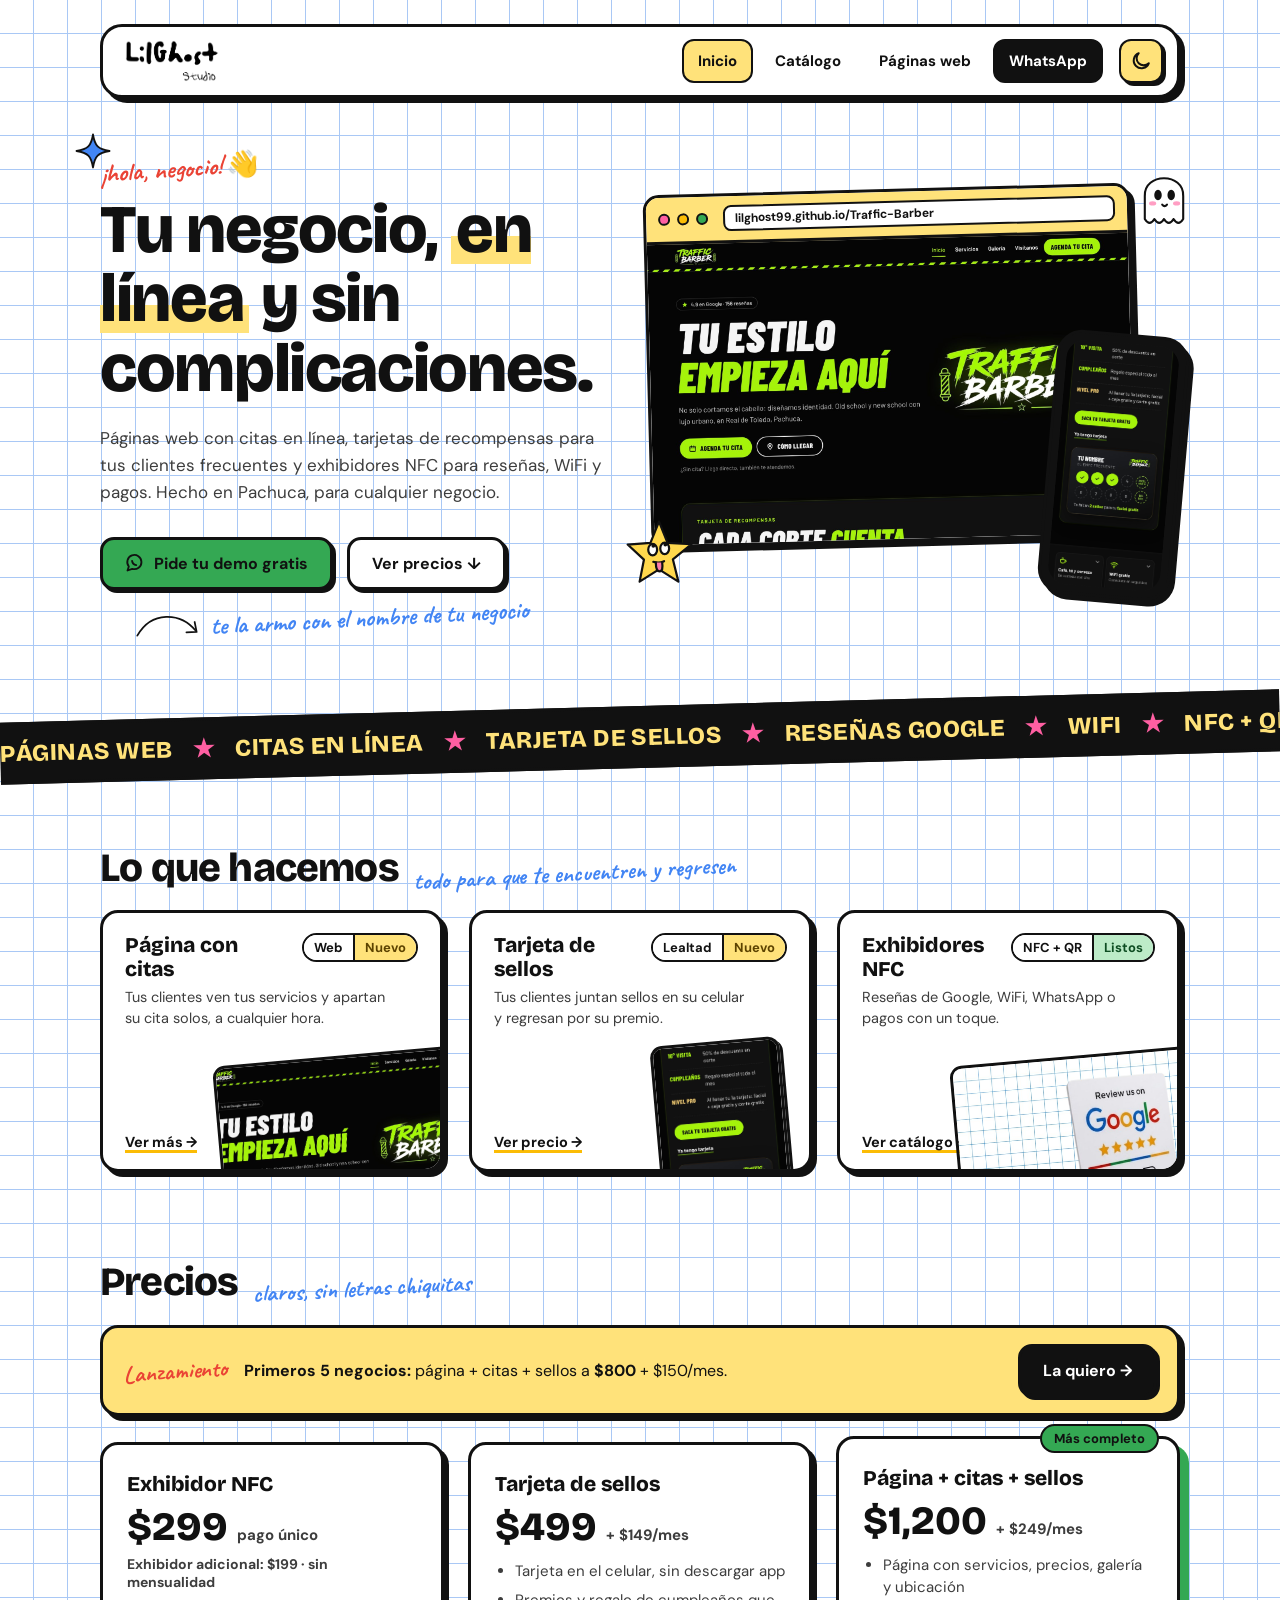
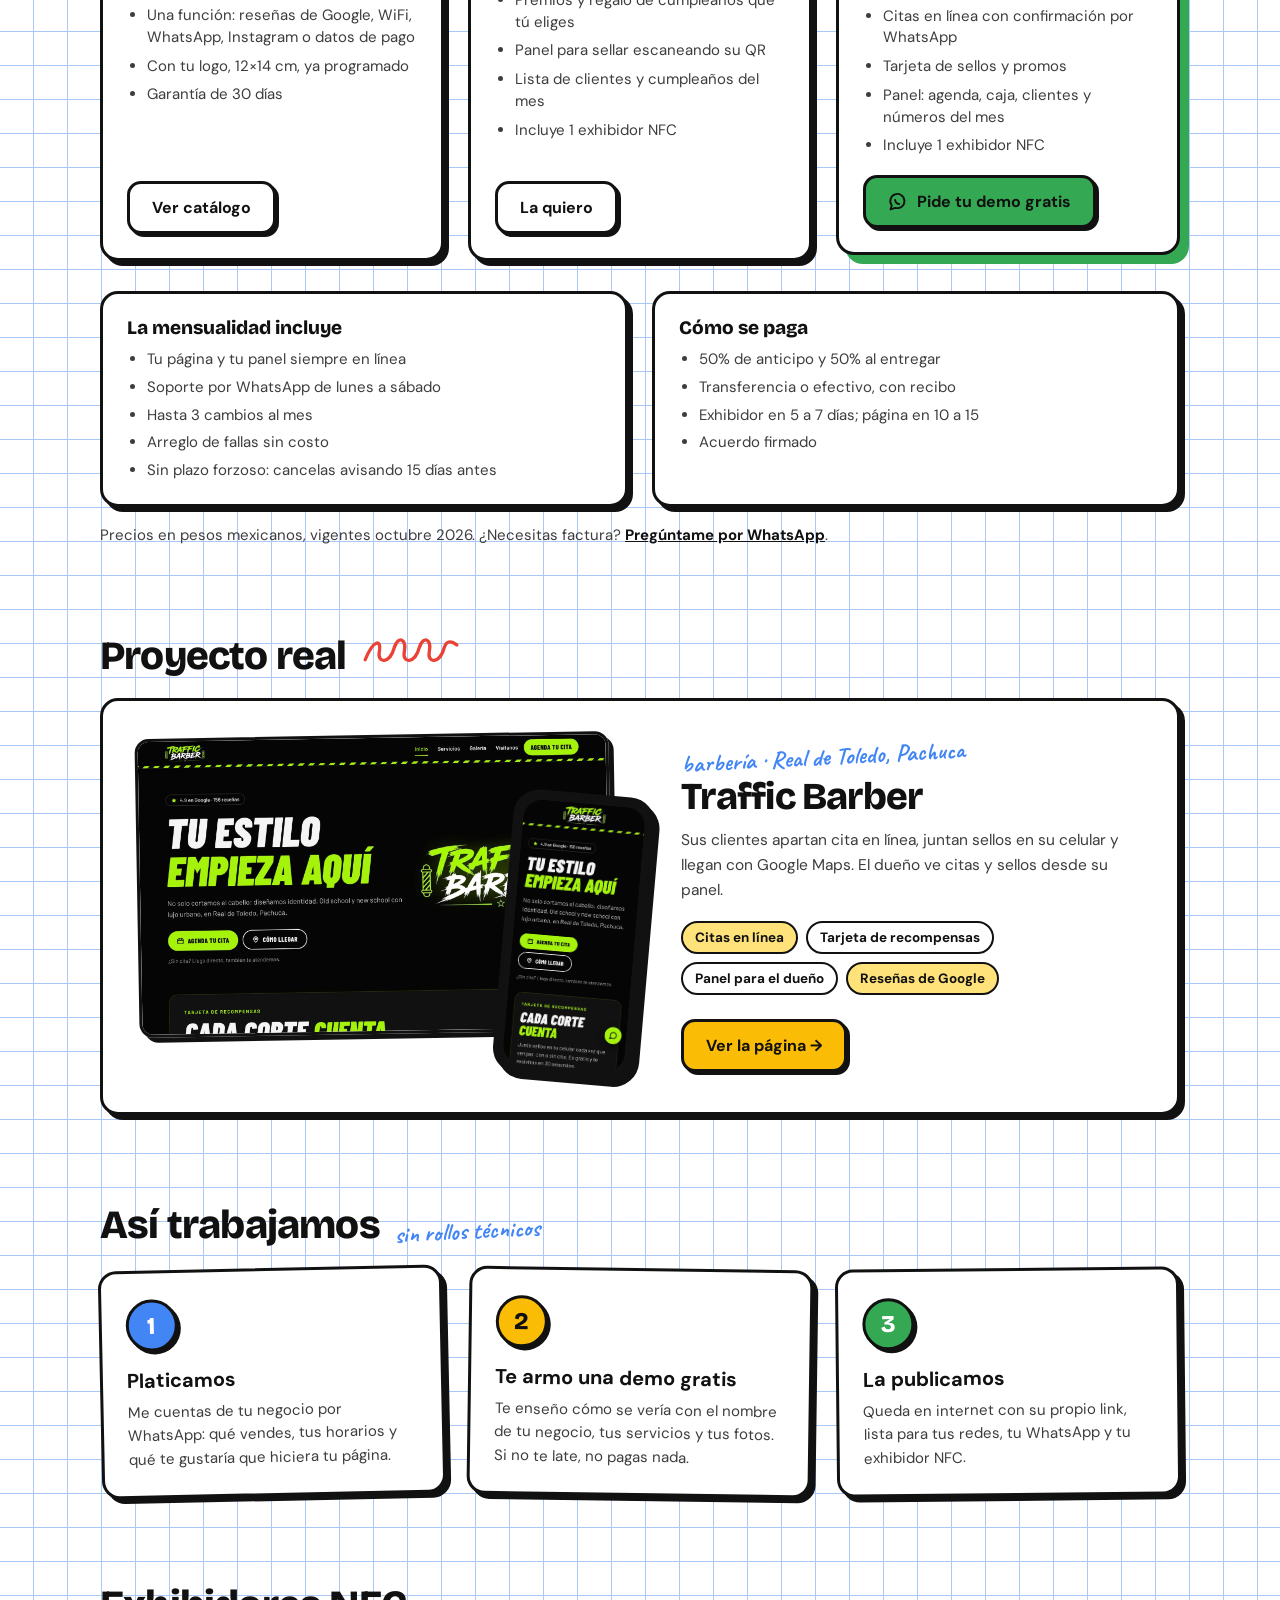
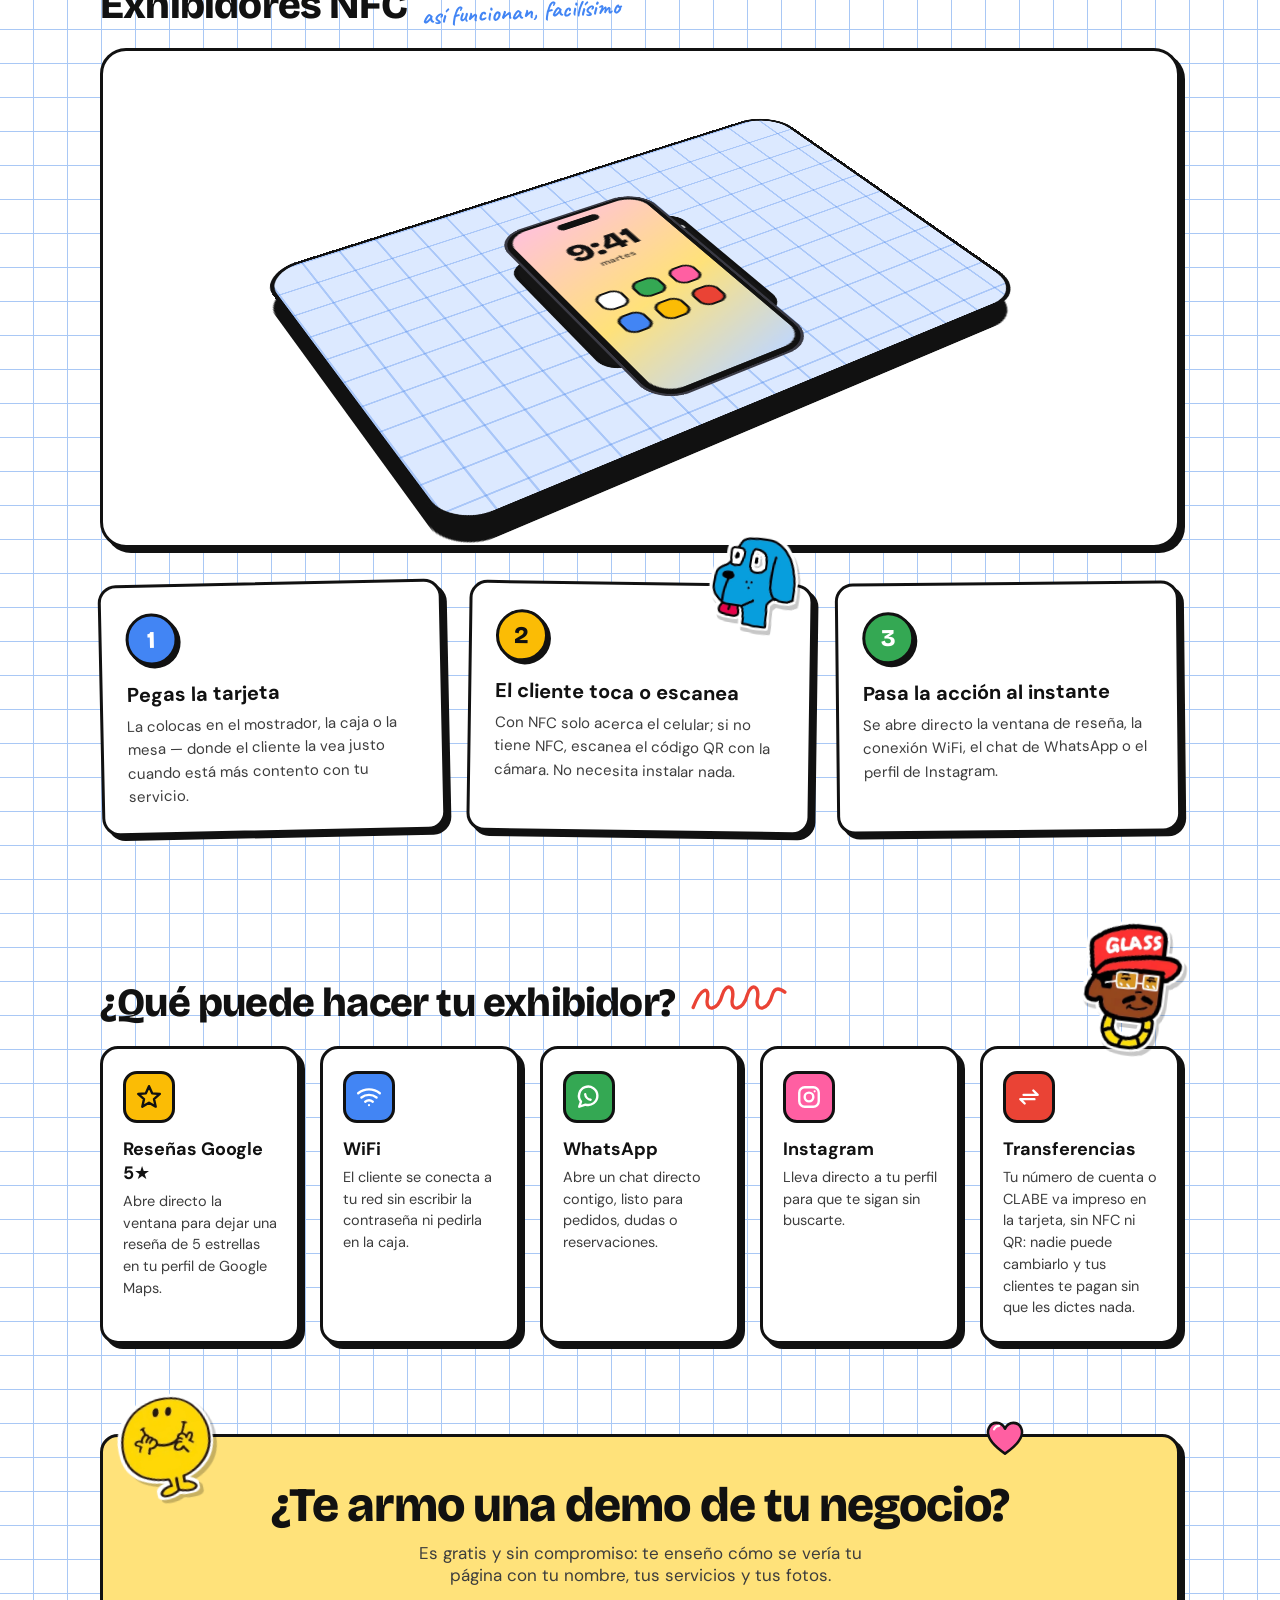
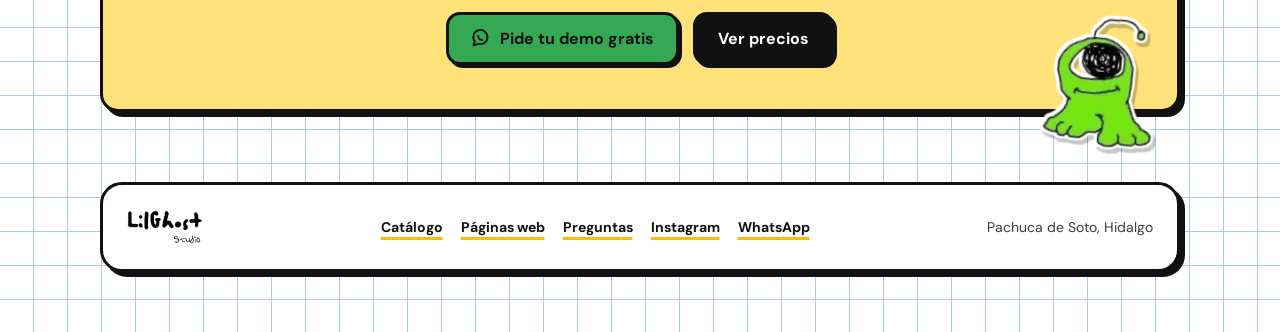
==== index.html @ cc5ca97e "Precios: igual que la hoja de precios de LilGhost - Detalle de cada paquete como en la hoja (exhibid" ====
<!DOCTYPE html>
<html lang="es">
<head>
<meta charset="UTF-8">
<meta name="viewport" content="width=device-width, initial-scale=1.0">
<meta name="color-scheme" content="light dark">
<script>
  // Tema guardado (o el del sistema) antes de pintar, para que no parpadee.
  (function(){ var t; try{ t = localStorage.getItem('lg-tema'); }catch(e){}
    document.documentElement.dataset.theme = t || (matchMedia('(prefers-color-scheme: dark)').matches ? 'dark' : 'light'); })();
</script>
<title>LilGhost Studio — Páginas web, citas en línea y tarjetas NFC para negocios</title>
<meta name="description" content="Páginas web con citas en línea, tarjetas de recompensas y exhibidores NFC para negocios de Pachuca. Precios claros y demo gratis.">
<link rel="icon" href="img/fantasma.svg" type="image/svg+xml">
<link rel="preconnect" href="https://fonts.googleapis.com">
<link rel="preconnect" href="https://fonts.gstatic.com" crossorigin>
<link href="https://fonts.googleapis.com/css2?family=Bricolage+Grotesque:opsz,wght@12..96,600;12..96,800&family=Caveat:wght@600;700&family=DM+Sans:wght@400;500;700&display=swap" rel="stylesheet">
<link rel="stylesheet" href="estilos.css">

<style>
  /* ---------- Hero ---------- */
  .hero{
    position:relative;
    display:grid;
    grid-template-columns:1fr 1.05fr;
    gap:40px;
    align-items:center;
    padding:10px 0 70px;
  }
  .hero-tag{
    display:inline-block;
    font-size:26px;
    color:var(--red);
    transform:rotate(-4deg);
    margin-bottom:10px;
  }
  .hero h1{font-size:clamp(42px,5.8vw,68px); margin-bottom:22px;}
  .hero .lead{margin:0 0 30px;}
  .hero-actions{position:relative; display:flex; gap:14px; flex-wrap:wrap;}
  .hero-note{
    display:flex; align-items:flex-start; gap:6px;
    margin:12px 0 0 34px;
    font-size:25px; color:var(--blue);
    transform:rotate(-3deg);
  }
  .hero-note img{filter:var(--logo-filter); width:70px; transform:scaleY(-1) rotate(-12deg); margin-top:-6px;}


  /* ---------- Mockup: navegador + celular ---------- */
  .mock{position:relative; padding:0 46px 56px 0;}
  .browser{position:relative; background:var(--paper); border:var(--border); border-radius:16px; box-shadow:var(--shadow); overflow:hidden; transform:rotate(-1.5deg);}
  .browser-bar{display:flex; align-items:center; gap:7px; padding:9px 12px; border-bottom:var(--border); background:var(--yellow-soft);}
  .browser-bar i{width:12px; height:12px; border-radius:50%; border:2px solid #111; background:#fff;}
  .browser-bar i:nth-child(1){background:#FF5FA2;} .browser-bar i:nth-child(2){background:#FBBC05;} .browser-bar i:nth-child(3){background:#34A853;}
  .browser-bar span{flex:1; margin-left:8px; padding:3px 10px; background:#fff; border:2px solid #111; border-radius:8px; font-size:12px; font-weight:700; color:#111; white-space:nowrap; overflow:hidden; text-overflow:ellipsis;}
  .browser img{display:block; width:100%; height:auto; aspect-ratio:16/10; object-fit:cover; object-position:top;}
  .mock-phone{position:absolute; right:0; bottom:0; width:25%; padding:7px; background:#111; border:3px solid #111; border-radius:26px; box-shadow:var(--shadow); transform:rotate(5deg);}
  .mock-phone img{display:block; width:100%; height:auto; aspect-ratio:9/19.5; object-fit:cover; object-position:top; border-radius:19px;}
  .tilt-grid .tilt-card{height:262px;}
  .tilt-grid .tilt-card .tilt-img{top:142px;}
  .tilt-grid .tilt-card .tilt-img-tall{width:130px; aspect-ratio:9/16; right:20px; top:128px;}

  /* ---------- Precios ---------- */
  .offer{display:flex; align-items:center; gap:16px; flex-wrap:wrap; padding:16px 20px; margin-bottom:26px; background:var(--yellow-soft); color:var(--on-pastel);}
  .offer p{margin:0; flex:1; min-width:220px; font-size:16px;}
  .offer-tag{font:700 24px/1 'Caveat',cursive; color:var(--red); transform:rotate(-4deg);}
  :root[data-theme="dark"] .offer .btn-dark{background:#111; color:#fff;}
  .prices{display:grid; grid-template-columns:repeat(3,1fr); gap:24px; align-items:stretch; margin-bottom:18px;}
  .price{display:flex; flex-direction:column; gap:10px; padding:26px 24px 24px;}
  .price h3{margin:0; font-family:'Bricolage Grotesque',sans-serif; font-weight:800; font-size:21px;}
  .price .amount{margin:0; font-family:'Bricolage Grotesque',sans-serif; font-weight:800; font-size:40px; line-height:1;}
  .price .amount small{font-family:'DM Sans',sans-serif; font-size:15px; font-weight:700; color:var(--ink-soft);}
  .price ul{margin:4px 0 8px; padding:0 0 0 20px; display:grid; align-content:start; gap:7px; font-size:15px; line-height:1.45; color:var(--ink-soft); flex:1;}
  .price .btn{align-self:flex-start;}
  .price-top{box-shadow:9px 9px 0 var(--green); transform:translateY(-6px);}
  .price-badge{position:absolute; top:-15px; right:18px; padding:4px 12px; background:var(--green); color:#111; border:2.5px solid var(--ink); border-radius:999px; font-size:13px; font-weight:700;}
  .price-sub{margin:-2px 0 0; font-size:14px; font-weight:700; color:var(--ink-soft);}
  .price-info{display:grid; grid-template-columns:1fr 1fr; gap:24px; margin:30px 0 18px;}
  .price-info > div{padding:22px 24px;}
  .price-info h3{margin:0 0 10px; font-family:'Bricolage Grotesque',sans-serif; font-weight:800; font-size:19px;}
  .price-info ul{margin:0; padding:0 0 0 20px; display:grid; gap:6px; font-size:15px; line-height:1.45; color:var(--ink-soft);}
  .price-note{margin:0 0 90px; font-size:15px; color:var(--ink-soft);}
  .price-note a{font-weight:700; color:var(--ink);}

  /* ---------- Proyecto ---------- */
  .project{display:grid; grid-template-columns:1.1fr 1fr; gap:36px; align-items:center; padding:34px; margin-bottom:90px;}
  .project-media{position:relative; padding:0 34px 44px 0;}
  .project-shot{display:block; border:var(--border); border-radius:14px; overflow:hidden; box-shadow:var(--shadow); transform:rotate(-1deg); transition:transform .2s ease;}
  .project-shot:hover{transform:rotate(0) scale(1.02);}
  .project-shot img{display:block; width:100%; height:auto; aspect-ratio:16/10; object-fit:cover; object-position:top;}
  .project-phone{width:28%;}
  .project .kicker{font-size:24px; color:var(--blue); display:inline-block; transform:rotate(-3deg);}
  .project h3{font-size:clamp(28px,3.6vw,38px); margin:6px 0 12px;}
  .project p{margin:0 0 18px; font-size:15.5px; line-height:1.6; color:var(--ink-soft);}
  .chips{display:flex; flex-wrap:wrap; gap:8px; margin:0 0 24px; padding:0; list-style:none;}
  .chips li{padding:6px 12px; border:2.5px solid var(--ink); border-radius:999px; font-size:13.5px; font-weight:700; background:var(--paper);}
  .chips li:nth-child(3n+1){background:var(--yellow-soft); color:var(--on-pastel);}

  /* ---------- Cinta ---------- */
  .tape{
    position:relative;
    left:50%; width:100vw; margin-left:-50vw;
    background:var(--ink);
    color:var(--tape-text);
    border-top:3px solid var(--ink); border-bottom:3px solid var(--ink);
    transform:rotate(-1.5deg);
    overflow:hidden;
    margin-bottom:80px;
  }
  .tape-track{
    display:flex; width:max-content;
    animation:marquee 26s linear infinite;
  }
  .tape span{
    font-family:'Bricolage Grotesque',sans-serif; font-weight:800;
    font-size:24px; letter-spacing:.02em; text-transform:uppercase;
    padding:14px 0; white-space:nowrap;
  }
  .tape b{color:var(--pink); padding:0 20px;}
  @keyframes marquee{to{transform:translateX(-50%);}}

  /* ---------- Cómo funciona ---------- */
  .steps{display:grid; grid-template-columns:repeat(3,1fr); gap:24px; margin-bottom:90px;}
  .step{padding:26px 24px 24px;}
  .step:nth-child(1){transform:rotate(-1.2deg);}
  .step:nth-child(2){transform:rotate(.8deg);}
  .step:nth-child(3){transform:rotate(-.6deg);}
  .step .n{
    width:52px; height:52px;
    display:flex; align-items:center; justify-content:center;
    border:var(--border); border-radius:50%;
    font-family:'Bricolage Grotesque',sans-serif; font-weight:800; font-size:24px;
    margin-bottom:16px;
    box-shadow:var(--shadow-sm);
  }
  .step:nth-child(1) .n{background:var(--blue); color:#fff;}
  .step:nth-child(2) .n{background:var(--yellow); color:var(--on-pastel);}
  .step:nth-child(3) .n{background:var(--green); color:#fff;}
  .step h3{margin:0 0 8px; font-size:20px;}
  .step p{margin:0; font-size:15px; line-height:1.55; color:var(--ink-soft);}

  /* ---------- Animación 3D de "Cómo funciona" ----------
     Una sola línea de tiempo de 9 s para todo: la tarjeta cae, el celular la toca,
     salen ondas, el celular gira hacia ti y muestra la reseña con 5 estrellas.
     Los pasos de abajo se resaltan al mismo ritmo. */
  .demo{
    --t: 9s;
    --s: 1.45;
    position:relative;
    height:500px;
    margin-bottom:34px;
    border:var(--border);
    border-radius:26px;
    box-shadow:var(--shadow);
    overflow:hidden; /* el celular entra desde la orilla sin salirse de la caja */
    background:
      radial-gradient(circle at 50% 45%, rgba(255,255,255,0.85), rgba(255,255,255,0) 62%),
      var(--paper);
  }
  .demo-scene{
    position:absolute; inset:0;
    perspective:1100px;
    perspective-origin:50% 30%;
  }
  .demo-world{
    position:absolute; left:50%; top:47%;
    width:440px; height:300px;
    margin:-150px 0 0 -220px;
    transform-style:preserve-3d;
    transform:scale(var(--s)) rotateX(58deg) rotateZ(-32deg);
  }
  .demo-world > *{position:absolute; transform-style:preserve-3d;}

  /* Mostrador con grosor */
  .counter{
    inset:0;
    background:
      linear-gradient(rgba(37,110,230,.28) 1.5px, transparent 1.5px) 0 0/28px 28px,
      linear-gradient(90deg, rgba(37,110,230,.28) 1.5px, transparent 1.5px) 0 0/28px 28px,
      #DCE9FF;
    border:3px solid #111;
    border-radius:30px;
  }
  .counter::after{
    content:""; position:absolute; inset:-3px;
    background:#111; border-radius:30px;
    transform:translateZ(-18px);
  }

  /* Tarjeta NFC */
  .nfc-card{
    left:150px; top:85px; width:140px; height:140px;
    padding:12px;
    background:#151515;
    border:3px solid #111;
    border-radius:16px;
    color:#fff;
    font-family:'DM Sans',sans-serif;
    animation:card-in var(--t) cubic-bezier(.2,.8,.2,1) infinite;
  }
  .nfc-card .g{
    width:34px; height:34px; border-radius:50%;
    background:#fff;
    display:flex; align-items:center; justify-content:center;
    font:800 21px/1 'Bricolage Grotesque',sans-serif; color:#4285F4;
  }
  .nfc-card .t{position:absolute; left:52px; top:13px; font-size:8.5px; line-height:1.15; font-weight:700;}
  .nfc-card .t b{display:block; font-size:12px;}
  .nfc-card .st{position:absolute; left:52px; top:44px; color:#FBBC05; font-size:10px; letter-spacing:1px;}
  .nfc-card .nfc{position:absolute; left:14px; bottom:14px; font:800 15px/1 'DM Sans',sans-serif; color:#fff; letter-spacing:-2px;}
  .nfc-card .qr{position:absolute; right:12px; bottom:12px; width:54px; height:54px; border-radius:3px;}

  /* Ondas de señal */
  .wave{
    left:220px; top:155px; width:150px; height:150px;
    margin:-75px 0 0 -75px;
    border:3px solid #4285F4;
    border-radius:50%;
    opacity:0;
    animation:wave var(--t) ease-out infinite;
  }
  .wave.w2{animation-delay:.22s; border-color:#FF5FA2;}
  .wave.w3{animation-delay:.44s; border-color:#34A853;}

  /* Sombra del celular sobre el mostrador */
  .phone-shadow{
    left:160px; top:50px; width:124px; height:214px;
    border-radius:30px;
    background:rgba(0,0,0,.55);
    filter:blur(14px);
    opacity:0;
    animation:phone-shadow var(--t) ease-in-out infinite;
  }

  /* Celular */
  .phone{
    left:160px; top:46px; width:124px; height:222px;
    border-radius:24px;
    background:#111;
    animation:phone var(--t) cubic-bezier(.45,.05,.25,1) infinite;
  }
  .phone{box-shadow:inset 0 0 0 2px #3a3a44;}
  .phone-screen{
    position:absolute; inset:6px;
    border-radius:18px;
    overflow:hidden;
    background:#fff;
    transform:translateZ(1px);
    font-family:'DM Sans',sans-serif;
    color:#111;
  }
  .phone-screen::before{ /* bocina */
    content:""; position:absolute; top:6px; left:50%; width:34px; height:8px; margin-left:-17px;
    background:#111; border-radius:6px; z-index:3;
  }
  .scr{position:absolute; inset:0;}
  .scr-home{
    background:linear-gradient(160deg, #FFC2DC, #FFE27A 55%, #BFD7FF);
    padding:24px 10px 10px;
    text-align:center;
    animation:scr-home var(--t) linear infinite;
  }
  .scr-home .clock{font:800 30px/1 'Bricolage Grotesque',sans-serif; margin-top:6px;}
  .scr-home .date{font-size:8px; font-weight:700; opacity:.7;}
  .scr-home .apps{display:grid; grid-template-columns:repeat(3,1fr); gap:8px; margin:26px 6px 0;}
  .scr-home .apps i{aspect-ratio:1; border-radius:8px; border:2px solid #111; background:#fff;}
  .scr-home .apps i:nth-child(2){background:#34A853;}
  .scr-home .apps i:nth-child(3){background:#FF5FA2;}
  .scr-home .apps i:nth-child(4){background:#4285F4;}
  .scr-home .apps i:nth-child(5){background:#FBBC05;}
  .scr-home .apps i:nth-child(6){background:#EA4335;}
  .scr-review{
    padding:24px 10px 10px;
    text-align:center;
    opacity:0;
    animation:scr-review var(--t) linear infinite;
  }
  .scr-review .gw{font:800 17px/1 'DM Sans',sans-serif; letter-spacing:-.5px; margin-top:4px;}
  .scr-review .gw span:nth-child(1), .scr-review .gw span:nth-child(4){color:#4285F4;}
  .scr-review .gw span:nth-child(2), .scr-review .gw span:nth-child(6){color:#EA4335;}
  .scr-review .gw span:nth-child(3){color:#FBBC05;}
  .scr-review .gw span:nth-child(5){color:#34A853;}
  .scr-review .biz{margin:10px 0 2px; font-size:9.5px; font-weight:800;}
  .scr-review .q{font-size:7.5px; color:#555;}
  .scr-review .stars{display:flex; justify-content:center; gap:2px; margin:8px 0 10px; font-size:18px; line-height:1;}
  .scr-review .stars span{color:#d9d9d9; display:inline-block; animation:star var(--t) ease-out infinite;}
  .scr-review .stars span:nth-child(2){animation-delay:.16s;}
  .scr-review .stars span:nth-child(3){animation-delay:.32s;}
  .scr-review .stars span:nth-child(4){animation-delay:.48s;}
  .scr-review .stars span:nth-child(5){animation-delay:.64s;}
  .scr-review .line{height:6px; border-radius:3px; background:#eee; margin:5px 4px;}
  .scr-review .line.s{width:60%;}
  .scr-review .post{margin:12px auto 0; width:62px; padding:5px 0; border-radius:999px; background:#4285F4; color:#fff; font-size:8px; font-weight:800;}
  .thanks{
    position:absolute; left:10px; right:10px; bottom:14px;
    padding:7px 4px;
    background:#111; color:#fff;
    border-radius:10px;
    font-size:9px; font-weight:800;
    opacity:0;
    animation:thanks var(--t) ease-out infinite;
  }

  /* Etiqueta "¡tap!" que siempre mira hacia ti */
  .tap{
    left:240px; top:40px;
    padding:4px 14px 6px;
    background:#FBBC05; color:#111;
    border:3px solid #111; border-radius:14px;
    font:700 30px/1 'Caveat',cursive;
    white-space:nowrap;
    box-shadow:3px 3px 0 #111;
    opacity:0;
    animation:tap var(--t) ease-out infinite;
  }

  /* Texto de cada fase (abajo a la izquierda) */
  .demo-caption{
    position:absolute; left:22px; bottom:18px; right:22px;
    height:34px;
    pointer-events:none;
  }
  .demo-caption span{
    position:absolute; left:0; bottom:0;
    padding:4px 12px 6px;
    background:var(--paper);
    border:2.5px solid var(--ink);
    border-radius:12px;
    font:700 22px/1 'Caveat',cursive;
    color:var(--ink);
    opacity:0;
  }
  .demo-caption span b{color:var(--blue);}
  .demo-caption .c1{animation:phase1 var(--t) linear infinite;}
  .demo-caption .c2{animation:phase2 var(--t) linear infinite;}
  .demo-caption .c3{animation:phase3 var(--t) linear infinite;}

  /* Los pasos se resaltan al ritmo de la animación */
  .demo ~ .steps .step:nth-child(1){animation:step-glow-1 9s ease-in-out infinite;}
  .demo ~ .steps .step:nth-child(2){animation:step-glow-2 9s ease-in-out infinite;}
  .demo ~ .steps .step:nth-child(3){animation:step-glow-3 9s ease-in-out infinite;}
  .demo ~ .steps .step:nth-child(1) .n{animation:step-pop-1 9s ease-in-out infinite;}
  .demo ~ .steps .step:nth-child(2) .n{animation:step-pop-2 9s ease-in-out infinite;}
  .demo ~ .steps .step:nth-child(3) .n{animation:step-pop-3 9s ease-in-out infinite;}

  :root[data-theme="dark"] .demo{background:radial-gradient(circle at 50% 45%, rgba(255,255,255,0.08), rgba(255,255,255,0) 62%), var(--paper);}

  @keyframes card-in{
    0%{transform:translateZ(150px) rotateZ(-25deg); opacity:0;}
    3%{opacity:1;}
    9%{transform:translateZ(0) rotateZ(0);}
    11%{transform:translateZ(9px) rotateZ(0);}
    13%, 95%{transform:translateZ(0) rotateZ(0); opacity:1;}
    100%{transform:translateZ(0) rotateZ(0); opacity:0;}
  }
  @keyframes phone{
    0%, 15%{transform:translate3d(330px,-90px,280px) rotateZ(28deg) rotateX(0deg) scale(1); opacity:0;}
    18%{opacity:1;}
    28%{transform:translate3d(70px,-30px,150px) rotateZ(10deg) rotateX(0deg) scale(1);}
    38%{transform:translate3d(0,0,20px) rotateZ(0deg) rotateX(0deg) scale(1);}
    41%{transform:translate3d(0,0,34px) rotateZ(0deg) rotateX(0deg) scale(1);}
    44%, 52%{transform:translate3d(0,0,20px) rotateZ(0deg) rotateX(0deg) scale(1);}
    63%, 88%{transform:translate3d(60px,150px,105px) rotateZ(32deg) rotateX(-58deg) scale(.85); opacity:1;}
    97%, 100%{transform:translate3d(-300px,200px,280px) rotateZ(-10deg) rotateX(-58deg) scale(.85); opacity:0;}
  }
  @keyframes phone-shadow{
    0%, 15%{transform:scale(1.6) translate(80px,-20px); opacity:0;}
    28%{transform:scale(1.35) translate(20px,-8px); opacity:.18;}
    38%, 52%{transform:scale(.95); opacity:.5;}
    63%, 88%{transform:scale(.9) translate(60px,150px); opacity:.22;}
    97%, 100%{transform:scale(1.4) translate(-120px,160px); opacity:0;}
  }
  @keyframes wave{
    0%, 38%{transform:translateZ(8px) scale(.45); opacity:0;}
    40%{transform:translateZ(8px) scale(.55); opacity:1;}
    56%, 100%{transform:translateZ(8px) scale(1.9); opacity:0;}
  }
  @keyframes tap{
    0%, 39%{transform:translate3d(0,0,90px) rotateZ(32deg) rotateX(-58deg) scale(.4); opacity:0;}
    42%{transform:translate3d(0,0,120px) rotateZ(32deg) rotateX(-58deg) scale(1.15); opacity:1;}
    45%, 53%{transform:translate3d(0,0,120px) rotateZ(32deg) rotateX(-58deg) scale(1); opacity:1;}
    57%, 100%{transform:translate3d(0,0,150px) rotateZ(32deg) rotateX(-58deg) scale(.8); opacity:0;}
  }
  @keyframes scr-home{0%, 43%{opacity:1;} 47%, 96%{opacity:0;} 100%{opacity:1;}}
  @keyframes scr-review{0%, 43%{opacity:0;} 47%, 95%{opacity:1;} 99%, 100%{opacity:0;}}
  @keyframes star{
    0%, 63%{color:#d9d9d9; transform:scale(1);}
    66%{color:#FBBC05; transform:scale(1.45);}
    70%, 94%{color:#FBBC05; transform:scale(1);}
    98%, 100%{color:#d9d9d9; transform:scale(1);}
  }
  @keyframes thanks{
    0%, 76%{opacity:0; transform:translateY(12px);}
    80%, 93%{opacity:1; transform:translateY(0);}
    97%, 100%{opacity:0; transform:translateY(0);}
  }
  @keyframes phase1{0%, 1%{opacity:0; transform:translateY(8px);} 4%, 24%{opacity:1; transform:none;} 27%, 100%{opacity:0; transform:translateY(-8px);}}
  @keyframes phase2{0%, 26%{opacity:0; transform:translateY(8px);} 29%, 54%{opacity:1; transform:none;} 57%, 100%{opacity:0; transform:translateY(-8px);}}
  @keyframes phase3{0%, 56%{opacity:0; transform:translateY(8px);} 59%, 94%{opacity:1; transform:none;} 97%, 100%{opacity:0; transform:translateY(-8px);}}
  @keyframes step-pop-1{0%, 1%{transform:scale(1);} 5%, 23%{transform:scale(1.2);} 27%, 100%{transform:scale(1);}}
  @keyframes step-pop-2{0%, 26%{transform:scale(1);} 30%, 53%{transform:scale(1.2);} 57%, 100%{transform:scale(1);}}
  @keyframes step-pop-3{0%, 56%{transform:scale(1);} 60%, 93%{transform:scale(1.2);} 97%, 100%{transform:scale(1);}}
  @keyframes step-glow-1{0%, 1%{box-shadow:var(--shadow);} 5%, 23%{box-shadow:9px 9px 0 var(--blue);} 27%, 100%{box-shadow:var(--shadow);}}
  @keyframes step-glow-2{0%, 26%{box-shadow:var(--shadow);} 30%, 53%{box-shadow:9px 9px 0 var(--yellow);} 57%, 100%{box-shadow:var(--shadow);}}
  @keyframes step-glow-3{0%, 56%{box-shadow:var(--shadow);} 60%, 93%{box-shadow:9px 9px 0 var(--green);} 97%, 100%{box-shadow:var(--shadow);}}

  /* Fuera de pantalla se pausa (lo controla el script de abajo) */
  #como-funciona.paused .demo *, #como-funciona.paused .steps .step, #como-funciona.paused .steps .step .n{animation-play-state:paused;}

  /* ---------- Usos ---------- */
  .uses{display:grid; grid-template-columns:repeat(auto-fill,minmax(200px,1fr)); gap:20px; margin-bottom:90px;}
  .use{padding:22px 20px; transition:transform .15s ease, box-shadow .15s ease;}
  .use:hover{transform:translate(-3px,-3px) rotate(-1deg); box-shadow:8px 8px 0 var(--ink);}
  .use .icon{
    width:52px; height:52px;
    display:flex; align-items:center; justify-content:center;
    border:var(--border); border-radius:14px;
    margin-bottom:14px;
  }
  .use .icon{color:var(--on-pastel);}
  .use .icon svg{width:26px; height:26px;}
  .use h3{margin:0 0 6px; font-size:18px;}
  .use p{margin:0; font-size:14.5px; line-height:1.5; color:var(--ink-soft);}



  /* ---------- Llamado final ---------- */
  .cta-box{
    position:relative;
    padding:44px 36px;
    background:var(--yellow-soft);
    color:var(--on-pastel);
    text-align:center;
    overflow:visible;
  }
  .cta-box h2{font-size:clamp(30px,4.6vw,48px); margin-bottom:12px;}
  .cta-box p{margin:0 auto 26px; font-size:17px; max-width:460px; color:var(--on-pastel-soft);}
  .cta-box .hero-actions{justify-content:center;}

  @media (max-width:860px){
    .demo{--s:1.05; height:420px;}
    .hero{grid-template-columns:1fr; gap:30px;}
    .mock{max-width:560px; width:100%; margin:0 auto;}
    .project{grid-template-columns:1fr; padding:22px;}
    .steps{grid-template-columns:1fr;}
    .prices{grid-template-columns:1fr; gap:30px;}
    .price-info{grid-template-columns:1fr;}
    .price-top{transform:none;}
  }
  @media (max-width:640px){
    .demo{height:330px; --s:.68; margin-bottom:26px;}
    .demo-scene{perspective:900px;}
    .demo-caption{left:14px; bottom:14px;}
    .demo-caption span{font-size:19px;}
    .mock{padding:0 30px 40px 0;}
    .mock-phone{border-radius:18px; padding:5px;}
    .mock-phone img{border-radius:13px;}
    .prices, .project, #precios .offer{margin-bottom:64px;}
    .price-note{margin-bottom:64px;}
    .tape span{font-size:19px;}
    .tape{margin-bottom:60px;}
    .steps, .uses{margin-bottom:64px;}
    .cta-box{padding:34px 20px;}
  }
  @media (prefers-reduced-motion: reduce){
    .demo *, .demo ~ .steps .step, .demo ~ .steps .step .n{animation:none !important;}
    .phone{transform:translate3d(60px,150px,105px) rotateZ(32deg) rotateX(-58deg) scale(.85);}
    .phone-shadow{opacity:.22; transform:scale(.9) translate(60px,150px);}
    .scr-home{opacity:0;}
    .scr-review, .thanks, .demo-caption .c3{opacity:1;}
    .scr-review .stars span{color:#FBBC05;}
    .tape-track{animation:none;}
  }
</style>
</head>
<body>

<div class="wrap">

  <header class="site-header">
    <a class="brand" href="index.html"><img src="img/logo.png" alt="LilGhost Studio"></a>
    <nav class="site-nav">
      <a href="index.html" class="active">Inicio</a>
      <a href="catalogo.html">Catálogo</a>
      <a href="paginas-web.html">Páginas<span class="hide-mobile">&nbsp;web</span></a>
      <a class="nav-cta" href="https://wa.me/527711948929?text=Hola%2C%20quiero%20informaci%C3%B3n%20de%20LilGhost%20Studio." target="_blank" rel="noopener">WhatsApp</a>
    </nav>
    <button class="theme-toggle" type="button" aria-label="Cambiar a modo oscuro" aria-pressed="false">
      <svg class="i-sun" viewBox="0 0 24 24" fill="none" stroke="currentColor" stroke-width="2.2" stroke-linecap="round" aria-hidden="true"><circle cx="12" cy="12" r="4"/><path d="M12 2v2M12 20v2M4.9 4.9l1.4 1.4M17.7 17.7l1.4 1.4M2 12h2M20 12h2M4.9 19.1l1.4-1.4M17.7 6.3l1.4-1.4"/></svg>
      <svg class="i-moon" viewBox="0 0 24 24" fill="none" stroke="currentColor" stroke-width="2.2" stroke-linecap="round" stroke-linejoin="round" aria-hidden="true"><path d="M20.5 14.5A8.5 8.5 0 1 1 9.5 3.5a7 7 0 0 0 11 11z"/></svg>
    </button>
  </header>

  <section class="hero">
    <img class="doodle float hide-mobile" src="img/chispa.svg" alt="" style="width:38px; left:-26px; top:-10px;">
    <div>
      <span class="hero-tag hand">¡hola, negocio! 👋</span>
      <h1 class="display">Tu negocio, <span class="marker">en línea</span> y sin complicaciones.</h1>
      <p class="lead">Páginas web con citas en línea, tarjetas de recompensas para tus clientes frecuentes y exhibidores NFC para reseñas, WiFi y pagos. Hecho en Pachuca, para cualquier negocio.</p>
      <div class="hero-actions">
        <a class="btn btn-green" href="https://wa.me/527711948929?text=Hola%2C%20quiero%20una%20demo%20gratis%20de%20una%20p%C3%A1gina%20para%20mi%20negocio." target="_blank" rel="noopener"><svg viewBox="0 0 24 24" fill="none" stroke="currentColor" stroke-width="2.2" stroke-linecap="round" stroke-linejoin="round"><path d="M3 21l1.6-4.8A8.5 8.5 0 1 1 8.7 19L3 21z"/><path d="M8.5 9.5c.3 2.5 2.5 4.7 5 5"/></svg>Pide tu demo gratis</a>
        <a class="btn" href="#precios">Ver precios ↓</a>
      </div>
      <div class="hero-note hand"><img src="img/flecha.svg" alt="">te la armo con el nombre de tu negocio</div>
    </div>

    <div class="mock">
      <img class="doodle wiggle" src="img/estrella.svg" alt="" style="width:76px; left:-26px; bottom:6px; z-index:5;">
      <img class="doodle float" src="img/fantasma.svg" alt="" style="width:60px; right:-14px; top:-30px; z-index:5;">
      <div class="browser">
        <div class="browser-bar"><i></i><i></i><i></i><span>lilghost99.github.io/Traffic-Barber</span></div>
        <img src="img/proyectos/traffic-compu.jpg" alt="Página de Traffic Barber hecha por LilGhost Studio, vista en computadora" width="1600" height="1000">
      </div>
      <div class="mock-phone"><img src="img/proyectos/traffic-tarjeta.jpg" alt="Tarjeta de recompensas de Traffic Barber en el celular" width="585" height="1266"></div>
    </div>
  </section>

  <div class="tape" aria-hidden="true">
    <div class="tape-track">
      <span>Páginas web<b>★</b>Citas en línea<b>★</b>Tarjeta de sellos<b>★</b>Reseñas Google<b>★</b>WiFi<b>★</b>NFC + QR<b>★</b></span>
      <span>Páginas web<b>★</b>Citas en línea<b>★</b>Tarjeta de sellos<b>★</b>Reseñas Google<b>★</b>WiFi<b>★</b>NFC + QR<b>★</b></span>
    </div>
  </div>

  <section>
    <div class="section-head">
      <h2 class="display">Lo que hacemos</h2>
      <span class="hand">todo para que te encuentren y regresen</span>
    </div>
    <div class="tilt-grid">
      <a class="tilt-card" href="paginas-web.html">
        <div class="tilt-head">
          <h3>Página con citas</h3>
          <span class="pill-split"><span>Web</span><span class="new">Nuevo</span></span>
        </div>
        <p>Tus clientes ven tus servicios y apartan su cita solos, a cualquier hora.</p>
        <img class="tilt-img" src="img/proyectos/traffic-compu.jpg" alt="" loading="lazy" width="1600" height="1000">
        <span class="tilt-circle" aria-hidden="true"></span>
        <span class="tilt-go">Ver más →</span>
      </a>
      <a class="tilt-card" href="#precios">
        <div class="tilt-head">
          <h3>Tarjeta de sellos</h3>
          <span class="pill-split"><span>Lealtad</span><span class="new">Nuevo</span></span>
        </div>
        <p>Tus clientes juntan sellos en su celular y regresan por su premio.</p>
        <img class="tilt-img tilt-img-tall" src="img/proyectos/traffic-tarjeta.jpg" alt="" loading="lazy" width="585" height="1266">
        <span class="tilt-circle" aria-hidden="true"></span>
        <span class="tilt-go">Ver precio →</span>
      </a>
      <a class="tilt-card" href="catalogo.html">
        <div class="tilt-head">
          <h3>Exhibidores NFC</h3>
          <span class="pill-split"><span>NFC + QR</span><span class="ok">Listos</span></span>
        </div>
        <p>Reseñas de Google, WiFi, WhatsApp o pagos con un toque.</p>
        <img class="tilt-img" src="img/base-acrilico.jpg" alt="" loading="lazy" width="900" height="900">
        <span class="tilt-circle" aria-hidden="true"></span>
        <span class="tilt-go">Ver catálogo →</span>
      </a>
    </div>
  </section>

  <section id="precios">
    <div class="section-head">
      <h2 class="display">Precios</h2>
      <span class="hand">claros, sin letras chiquitas</span>
    </div>
    <div class="offer sticker">
      <span class="offer-tag">Lanzamiento</span>
      <p><b>Primeros 5 negocios:</b> página + citas + sellos a <b>$800</b> + $150/mes.</p>
      <a class="btn btn-dark" href="https://wa.me/527711948929?text=Hola%2C%20quiero%20la%20oferta%20de%20lanzamiento%3A%20p%C3%A1gina%20%2B%20citas%20%2B%20sellos%20a%20%24800." target="_blank" rel="noopener">La quiero →</a>
    </div>
    <div class="prices">
      <article class="price sticker">
        <h3>Exhibidor NFC</h3>
        <p class="amount">$299 <small>pago único</small></p>
        <p class="price-sub">Exhibidor adicional: $199 · sin mensualidad</p>
        <ul>
          <li>Una función: reseñas de Google, WiFi, WhatsApp, Instagram o datos de pago</li>
          <li>Con tu logo, 12×14 cm, ya programado</li>
          <li>Garantía de 30 días</li>
        </ul>
        <a class="btn" href="catalogo.html">Ver catálogo</a>
      </article>
      <article class="price sticker">
        <h3>Tarjeta de sellos</h3>
        <p class="amount">$499 <small>+ $149/mes</small></p>
        <ul>
          <li>Tarjeta en el celular, sin descargar app</li>
          <li>Premios y regalo de cumpleaños que tú eliges</li>
          <li>Panel para sellar escaneando su QR</li>
          <li>Lista de clientes y cumpleaños del mes</li>
          <li>Incluye 1 exhibidor NFC</li>
        </ul>
        <a class="btn" href="https://wa.me/527711948929?text=Hola%2C%20me%20interesa%20la%20tarjeta%20de%20sellos%20para%20mi%20negocio." target="_blank" rel="noopener">La quiero</a>
      </article>
      <article class="price price-top sticker">
        <span class="price-badge">Más completo</span>
        <h3>Página + citas + sellos</h3>
        <p class="amount">$1,200 <small>+ $249/mes</small></p>
        <ul>
          <li>Página con servicios, precios, galería y ubicación</li>
          <li>Citas en línea con confirmación por WhatsApp</li>
          <li>Tarjeta de sellos y promos</li>
          <li>Panel: agenda, caja, clientes y números del mes</li>
          <li>Incluye 1 exhibidor NFC</li>
        </ul>
        <a class="btn btn-green" href="https://wa.me/527711948929?text=Hola%2C%20quiero%20una%20demo%20gratis%20de%20una%20p%C3%A1gina%20para%20mi%20negocio." target="_blank" rel="noopener"><svg viewBox="0 0 24 24" fill="none" stroke="currentColor" stroke-width="2.2" stroke-linecap="round" stroke-linejoin="round"><path d="M3 21l1.6-4.8A8.5 8.5 0 1 1 8.7 19L3 21z"/><path d="M8.5 9.5c.3 2.5 2.5 4.7 5 5"/></svg>Pide tu demo gratis</a>
      </article>
    </div>
    <div class="price-info">
      <div class="sticker">
        <h3>La mensualidad incluye</h3>
        <ul>
          <li>Tu página y tu panel siempre en línea</li>
          <li>Soporte por WhatsApp de lunes a sábado</li>
          <li>Hasta 3 cambios al mes</li>
          <li>Arreglo de fallas sin costo</li>
          <li>Sin plazo forzoso: cancelas avisando 15 días antes</li>
        </ul>
      </div>
      <div class="sticker">
        <h3>Cómo se paga</h3>
        <ul>
          <li>50% de anticipo y 50% al entregar</li>
          <li>Transferencia o efectivo, con recibo</li>
          <li>Exhibidor en 5 a 7 días; página en 10 a 15</li>
          <li>Acuerdo firmado</li>
        </ul>
      </div>
    </div>
    <p class="price-note">Precios en pesos mexicanos, vigentes octubre 2026. ¿Necesitas factura? <a href="https://wa.me/527711948929?text=Hola%2C%20tengo%20dudas%20sobre%20los%20precios%20de%20LilGhost%20Studio." target="_blank" rel="noopener">Pregúntame por WhatsApp</a>.</p>
  </section>

  <section id="proyecto">
    <div class="section-head">
      <h2 class="display">Proyecto real</h2>
      <img src="img/garabato.svg" alt="" style="width:100px; margin-bottom:8px;">
    </div>
    <div class="project sticker">
      <div class="project-media">
        <a class="project-shot" href="https://lilghost99.github.io/Traffic-Barber/" target="_blank" rel="noopener">
          <img src="img/proyectos/traffic-compu.jpg" alt="Inicio de la página de Traffic Barber en computadora" loading="lazy" width="1600" height="1000">
        </a>
        <div class="mock-phone project-phone"><img src="img/proyectos/traffic-cel.jpg" alt="Página de Traffic Barber en el celular" width="585" height="1266"></div>
      </div>
      <div>
        <span class="kicker hand">barbería · Real de Toledo, Pachuca</span>
        <h3 class="display">Traffic Barber</h3>
        <p>Sus clientes apartan cita en línea, juntan sellos en su celular y llegan con Google Maps. El dueño ve citas y sellos desde su panel.</p>
        <ul class="chips">
          <li>Citas en línea</li>
          <li>Tarjeta de recompensas</li>
          <li>Panel para el dueño</li>
          <li>Reseñas de Google</li>
        </ul>
        <a class="btn btn-yellow" href="https://lilghost99.github.io/Traffic-Barber/" target="_blank" rel="noopener">Ver la página →</a>
      </div>
    </div>
  </section>

  <section>
    <div class="section-head">
      <h2 class="display">Así trabajamos</h2>
      <span class="hand">sin rollos técnicos</span>
    </div>
    <div class="steps work-steps">
      <div class="step sticker">
        <div class="n">1</div>
        <h3>Platicamos</h3>
        <p>Me cuentas de tu negocio por WhatsApp: qué vendes, tus horarios y qué te gustaría que hiciera tu página.</p>
      </div>
      <div class="step sticker">
        <div class="n">2</div>
        <h3>Te armo una demo gratis</h3>
        <p>Te enseño cómo se vería con el nombre de tu negocio, tus servicios y tus fotos. Si no te late, no pagas nada.</p>
      </div>
      <div class="step sticker">
        <div class="n">3</div>
        <h3>La publicamos</h3>
        <p>Queda en internet con su propio link, lista para tus redes, tu WhatsApp y tu exhibidor NFC.</p>
      </div>
    </div>
  </section>

  <section id="como-funciona" style="position:relative;">
    <div class="section-head">
      <h2 class="display">Exhibidores NFC</h2>
      <span class="hand">así funcionan, facilísimo</span>
    </div>
    <div class="demo" role="img" aria-label="Animación: la tarjeta está en el mostrador, el cliente acerca su celular, la toca y se abre la reseña de Google con 5 estrellas.">
      <div class="demo-scene" aria-hidden="true">
        <div class="demo-world">
          <div class="counter"></div>
          <div class="nfc-card">
            <div class="g">G</div>
            <div class="t">Déjanos una reseña<b>en Google</b></div>
            <div class="st">★★★★★</div>
            <div class="nfc">)))</div>
            <svg class="qr" viewBox="-0.5 -0.5 12 12" aria-hidden="true"><rect x="-0.5" y="-0.5" width="12" height="12" fill="#fff"/><rect x="0" y="0" width="3" height="3" fill="none" stroke="#111" stroke-width="1"/><rect x="1" y="1" width="1" height="1" fill="#111"/><rect x="8" y="0" width="3" height="3" fill="none" stroke="#111" stroke-width="1"/><rect x="9" y="1" width="1" height="1" fill="#111"/><rect x="0" y="8" width="3" height="3" fill="none" stroke="#111" stroke-width="1"/><rect x="1" y="9" width="1" height="1" fill="#111"/><g fill="#111"><rect x="4" y="0" width="1" height="1"/><rect x="5" y="0" width="1" height="1"/><rect x="4" y="1" width="1" height="1"/><rect x="6" y="1" width="1" height="1"/><rect x="4" y="2" width="1" height="1"/><rect x="6" y="2" width="1" height="1"/><rect x="4" y="3" width="1" height="1"/><rect x="5" y="3" width="1" height="1"/><rect x="6" y="3" width="1" height="1"/><rect x="0" y="4" width="1" height="1"/><rect x="2" y="4" width="1" height="1"/><rect x="3" y="4" width="1" height="1"/><rect x="7" y="4" width="1" height="1"/><rect x="9" y="4" width="1" height="1"/><rect x="0" y="5" width="1" height="1"/><rect x="1" y="5" width="1" height="1"/><rect x="2" y="5" width="1" height="1"/><rect x="3" y="5" width="1" height="1"/><rect x="5" y="5" width="1" height="1"/><rect x="8" y="5" width="1" height="1"/><rect x="10" y="5" width="1" height="1"/><rect x="0" y="6" width="1" height="1"/><rect x="1" y="6" width="1" height="1"/><rect x="3" y="6" width="1" height="1"/><rect x="4" y="6" width="1" height="1"/><rect x="6" y="6" width="1" height="1"/><rect x="7" y="6" width="1" height="1"/><rect x="10" y="6" width="1" height="1"/><rect x="8" y="7" width="1" height="1"/><rect x="10" y="7" width="1" height="1"/><rect x="4" y="8" width="1" height="1"/><rect x="6" y="8" width="1" height="1"/><rect x="7" y="8" width="1" height="1"/><rect x="8" y="8" width="1" height="1"/><rect x="6" y="9" width="1" height="1"/><rect x="10" y="9" width="1" height="1"/><rect x="6" y="10" width="1" height="1"/><rect x="8" y="10" width="1" height="1"/></g></svg>
          </div>
          <div class="wave"></div><div class="wave w2"></div><div class="wave w3"></div>
          <div class="phone-shadow"></div>
          <div class="phone">
            <div class="phone-screen">
              <div class="scr scr-home"><div class="clock">9:41</div><div class="date">martes</div><div class="apps"><i></i><i></i><i></i><i></i><i></i><i></i></div></div>
              <div class="scr scr-review">
                <div class="gw"><span>G</span><span>o</span><span>o</span><span>g</span><span>l</span><span>e</span></div>
                <div class="biz">Tu Negocio</div>
                <div class="q">¿Cómo fue tu visita?</div>
                <div class="stars"><span>★</span><span>★</span><span>★</span><span>★</span><span>★</span></div>
                <div class="line"></div><div class="line s"></div>
                <div class="post">Publicar</div>
                <div class="thanks">¡Gracias por tu reseña! ✨</div>
              </div>
            </div>
          </div>
          <div class="tap">¡tap!</div>
        </div>
      </div>
      <div class="demo-caption" aria-hidden="true">
        <span class="c1"><b>1.</b> pegas la tarjeta</span>
        <span class="c2"><b>2.</b> tu cliente acerca su cel</span>
        <span class="c3"><b>3.</b> ¡y te deja 5 estrellas!</span>
      </div>
    </div>
    <div class="steps">
      <div class="step sticker">
        <div class="n">1</div>
        <h3>Pegas la tarjeta</h3>
        <p>La colocas en el mostrador, la caja o la mesa — donde el cliente la vea justo cuando está más contento con tu servicio.</p>
      </div>
      <div class="step sticker">
        <img class="stk bob" src="img/stickers/perrito.webp" alt="" style="--w:84px; --wm:62px; --r:8deg; right:14px; top:-50px;">
        <div class="n">2</div>
        <h3>El cliente toca o escanea</h3>
        <p>Con NFC solo acerca el celular; si no tiene NFC, escanea el código QR con la cámara. No necesita instalar nada.</p>
      </div>
      <div class="step sticker">
        <div class="n">3</div>
        <h3>Pasa la acción al instante</h3>
        <p>Se abre directo la ventana de reseña, la conexión WiFi, el chat de WhatsApp o el perfil de Instagram.</p>
      </div>
    </div>
  </section>

  <section>
    <div class="section-head">
      <h2 class="display">¿Qué puede hacer tu exhibidor?</h2>
      <img class="stk bob-slow hide-mobile" src="img/stickers/glass.webp" alt="" style="--w:96px; --r:7deg; position:relative; order:3; margin-left:auto; margin-bottom:-26px;">
      <img src="img/garabato.svg" alt="" style="width:100px; margin-bottom:8px;">
    </div>
    <div class="uses">
      <div class="use sticker">
        <div class="icon" style="background:var(--yellow);"><svg viewBox="0 0 24 24" fill="none" stroke="currentColor" stroke-width="2.2" stroke-linejoin="round"><path d="M12 17.3l-6.2 3.6 1.6-7-5.4-4.7 7.1-.6L12 2l2.9 6.6 7.1.6-5.4 4.7 1.6 7z"/></svg></div>
        <h3>Reseñas Google 5★</h3>
        <p>Abre directo la ventana para dejar una reseña de 5 estrellas en tu perfil de Google Maps.</p>
      </div>
      <div class="use sticker">
        <div class="icon" style="background:var(--blue); color:#fff;"><svg viewBox="0 0 24 24" fill="none" stroke="currentColor" stroke-width="2.2" stroke-linecap="round"><path d="M2 8.5a16 16 0 0 1 20 0"/><path d="M5 12.5a11 11 0 0 1 14 0"/><path d="M8.5 16.3a6 6 0 0 1 7 0"/><circle cx="12" cy="19.5" r="1" fill="currentColor" stroke="none"/></svg></div>
        <h3>WiFi</h3>
        <p>El cliente se conecta a tu red sin escribir la contraseña ni pedirla en la caja.</p>
      </div>
      <div class="use sticker">
        <div class="icon" style="background:var(--green); color:#fff;"><svg viewBox="0 0 24 24" fill="none" stroke="currentColor" stroke-width="2.2" stroke-linecap="round" stroke-linejoin="round"><path d="M3 21l1.6-4.8A8.5 8.5 0 1 1 8.7 19L3 21z"/><path d="M8.5 9.5c.3 2.5 2.5 4.7 5 5"/></svg></div>
        <h3>WhatsApp</h3>
        <p>Abre un chat directo contigo, listo para pedidos, dudas o reservaciones.</p>
      </div>
      <div class="use sticker">
        <div class="icon" style="background:var(--pink); color:#fff;"><svg viewBox="0 0 24 24" fill="none" stroke="currentColor" stroke-width="2.2"><rect x="3" y="3" width="18" height="18" rx="5"/><circle cx="12" cy="12" r="4"/><circle cx="17.2" cy="6.8" r="1" fill="currentColor" stroke="none"/></svg></div>
        <h3>Instagram</h3>
        <p>Lleva directo a tu perfil para que te sigan sin buscarte.</p>
      </div>
      <div class="use sticker">
        <div class="icon" style="background:var(--red); color:#fff;"><svg viewBox="0 0 24 24" fill="none" stroke="currentColor" stroke-width="2.2" stroke-linecap="round" stroke-linejoin="round"><path d="M7 10h13l-4-4"/><path d="M17 14H4l4 4"/></svg></div>
        <h3>Transferencias</h3>
        <p>Tu número de cuenta o CLABE va impreso en la tarjeta, sin NFC ni QR: nadie puede cambiarlo y tus clientes te pagan sin que les dictes nada.</p>
      </div>
    </div>
  </section>

  <section class="cta-box sticker">
    <img class="stk bob" src="img/stickers/carita.webp" alt="" style="--w:92px; --wm:60px; --r:-12deg; left:18px; top:-40px;">
    <img class="stk bob-slow" src="img/stickers/monstruo.webp" alt="" style="--w:110px; --wm:70px; --r:6deg; right:20px; bottom:-38px;">
    <img class="doodle wiggle hide-mobile" src="img/corazon.svg" alt="" style="width:44px; right:150px; top:-20px;">
    <h2 class="display">¿Te armo una demo de tu negocio?</h2>
    <p>Es gratis y sin compromiso: te enseño cómo se vería tu página con tu nombre, tus servicios y tus fotos.</p>
    <div class="hero-actions">
      <a class="btn btn-green" href="https://wa.me/527711948929?text=Hola%2C%20quiero%20una%20demo%20gratis%20de%20una%20p%C3%A1gina%20para%20mi%20negocio." target="_blank" rel="noopener"><svg viewBox="0 0 24 24" fill="none" stroke="currentColor" stroke-width="2.2" stroke-linecap="round" stroke-linejoin="round"><path d="M3 21l1.6-4.8A8.5 8.5 0 1 1 8.7 19L3 21z"/><path d="M8.5 9.5c.3 2.5 2.5 4.7 5 5"/></svg>Pide tu demo gratis</a>
      <a class="btn btn-dark" href="#precios">Ver precios</a>
    </div>
  </section>

  <footer class="site-footer">
    <img src="img/logo.png" alt="LilGhost Studio">
    <div class="links">
      <a href="catalogo.html">Catálogo</a>
      <a href="paginas-web.html">Páginas web</a>
      <a href="preguntas.html">Preguntas</a>
      <a href="https://www.instagram.com/lilghost.studio/" target="_blank" rel="noopener">Instagram</a>
      <a href="https://wa.me/527711948929" target="_blank" rel="noopener">WhatsApp</a>
    </div>
    <small>Pachuca de Soto, Hidalgo</small>
  </footer>
</div>

<script>
  // Pausa la animación de "Cómo funciona" cuando no está en pantalla (ahorra batería).
  (function(){
    var sec = document.getElementById('como-funciona');
    if(!sec || !('IntersectionObserver' in window)) return;
    new IntersectionObserver(function(entries){
      sec.classList.toggle('paused', !entries[0].isIntersecting);
    }, { rootMargin: '100px' }).observe(sec);
  })();
</script>
<script src="tilt.js" defer></script>

<script src="tema.js" defer></script>
</body>
</html>
---- estilos.css ----
/* ---- LilGhost Studio · estilos compartidos ----
   Papel cuadriculado, contornos negros gruesos, sombras duras y garabatos. */

:root{
  --ink: #111111;
  --ink-soft: #3d3d3d;
  --paper: #ffffff;
  --grid: #A9C8F5;
  --blue: #4285F4;
  --red: #EA4335;
  --yellow: #FBBC05;
  --yellow-soft: #FFE27A;
  --green: #34A853;
  --pink: #FF5FA2;
  --purple: #8B5CF6;
  /* Fondo de la página y superficies (tarjetas, botones, encabezado). */
  --bg: #ffffff;
  /* Texto sobre fondos de color pastel (amarillo, verde, tintes): siempre oscuro. */
  --on-pastel: #111111;
  --on-pastel-soft: #3d3d3d;
  /* Texto sobre fondos de color --ink (botones oscuros). */
  --on-ink: #ffffff;
  --marker: var(--yellow-soft);
  --tape-text: var(--yellow-soft);
  --banner-bg: #FFE1DE;
  --dot-off: #cfcfcf;
  --sk1: #ececec;
  --sk2: #f9f9f9;
  --logo-filter: none;
  color-scheme: light;
  --border: 3px solid var(--ink);
  --shadow: 5px 5px 0 var(--ink);
  --shadow-sm: 3px 3px 0 var(--ink);
  --radius: 18px;
}

/* ---------- Modo oscuro ----------
   El tema lo decide data-theme en <html>: lo que eligió la persona con el botón
   o, si nunca eligió, la configuración del celular o la computadora. */
:root[data-theme="dark"]{
  --bg: #141419;
    --paper: #202027;
    --ink: #F2EEE3;
    --ink-soft: #C9C4B8;
    --grid: #263552;
    --on-ink: #141419;
    --marker: rgba(251, 188, 5, 0.42);
    --tape-text: #141419;
    --banner-bg: #4a2422;
    --dot-off: #55555f;
    --sk1: #2a2a32;
    --sk2: #36363f;
    --logo-filter: invert(1);
    color-scheme: dark;
}

*{box-sizing:border-box;}
html,body{margin:0; padding:0;}
html{scroll-behavior:smooth; overflow-x:hidden;}
body{
  min-height:100vh;
  font-family:'DM Sans', system-ui, sans-serif;
  color:var(--ink);
  background-color:var(--bg);
  background-image:
    linear-gradient(var(--grid) 1.5px, rgba(255,255,255,0) 1.5px),
    linear-gradient(90deg, var(--grid) 1.5px, rgba(255,255,255,0) 1.5px);
  background-size:34px 34px;
  background-position:-1px -1px;
  overflow-x:hidden;
}
img{max-width:100%;}
a{color:inherit;}

.wrap{position:relative; max-width:1120px; margin:0 auto; padding:24px 20px 60px;}

/* ---------- Encabezado ---------- */
.site-header{
  position:relative; z-index:5;
  display:flex; align-items:center; justify-content:space-between; gap:16px;
  padding:12px 14px 12px 22px;
  background:var(--paper);
  border:var(--border);
  border-radius:22px;
  box-shadow:var(--shadow);
  margin-bottom:44px;
}
.brand{display:flex; align-items:center;}
.brand img{height:42px; width:auto; display:block; filter:var(--logo-filter);}
.site-nav{display:flex; align-items:center; gap:6px; flex-wrap:wrap; margin-left:auto;}
.site-nav a{
  display:inline-flex; align-items:center; min-height:44px;
  font-weight:700; font-size:15px; text-decoration:none;
  padding:9px 14px; border-radius:12px;
  border:2.5px solid transparent;
  transition:background .15s ease, border-color .15s ease;
}
.site-nav a:hover{border-color:var(--ink);}
.site-nav a.active{background:var(--yellow-soft); color:var(--on-pastel); border-color:var(--ink);}
.site-nav a.nav-cta{background:var(--ink); color:var(--on-ink); border-color:var(--ink);}
.site-nav a.nav-cta:hover{background:var(--green); color:#111;}

/* ---------- Botón de modo claro / oscuro ----------
   Adaptado de AnimatedThemeToggler de Magic UI (MIT). La animación vive en tema.js. */
.theme-toggle{
  flex:none;
  width:44px; height:44px;
  display:inline-flex; align-items:center; justify-content:center;
  padding:0;
  border:2.5px solid var(--ink);
  border-radius:12px;
  background:var(--yellow-soft);
  color:var(--on-pastel);
  box-shadow:var(--shadow-sm);
  cursor:pointer;
  transition:transform .12s ease, box-shadow .12s ease;
}
.theme-toggle:hover{transform:translate(-1px,-1px); box-shadow:4px 4px 0 var(--ink);}
.theme-toggle:active{transform:translate(2px,2px); box-shadow:none;}
.theme-toggle svg{width:22px; height:22px;}
.theme-toggle .i-sun{display:none;}
:root[data-theme="dark"] .theme-toggle{background:var(--paper); color:var(--ink);}
:root[data-theme="dark"] .theme-toggle .i-sun{display:block;}
:root[data-theme="dark"] .theme-toggle .i-moon{display:none;}
/* El círculo que crece lo dibuja tema.js; aquí se apaga el fundido por defecto. */
::view-transition-old(root), ::view-transition-new(root){animation:none; mix-blend-mode:normal;}

/* ---------- Tipografía ---------- */
.display{
  font-family:'Bricolage Grotesque', 'DM Sans', sans-serif;
  font-weight:800;
  letter-spacing:-0.02em;
  line-height:1.02;
  margin:0;
}
.hand{font-family:'Caveat', cursive; font-weight:700;}
.marker{
  background:linear-gradient(transparent 58%, var(--marker) 58%, var(--marker) 92%, transparent 92%);
  padding:0 .08em;
}
.lead{font-size:17px; line-height:1.6; color:var(--ink-soft); max-width:520px;}

.section-head{display:flex; align-items:flex-end; gap:14px; flex-wrap:wrap; margin:0 0 22px;}
.section-head h2{font-size:clamp(28px,4vw,40px);}
.section-head .hand{font-size:24px; color:var(--blue); transform:rotate(-3deg); display:inline-block;}

/* ---------- Botones ---------- */
.btn{
  display:inline-flex; align-items:center; justify-content:center; gap:9px;
  padding:13px 22px;
  border:var(--border);
  border-radius:14px;
  background:var(--paper);
  color:var(--ink);
  font-family:inherit; font-size:16px; font-weight:700;
  text-decoration:none;
  box-shadow:var(--shadow-sm);
  cursor:pointer;
  transition:transform .12s ease, box-shadow .12s ease, background .15s ease;
  white-space:nowrap;
}
.btn:hover{transform:translate(-2px,-2px); box-shadow:5px 5px 0 var(--ink);}
.btn:active{transform:translate(3px,3px); box-shadow:0 0 0 var(--ink);}
.btn:disabled{opacity:.5; cursor:default; transform:none; box-shadow:var(--shadow-sm);}
.btn svg{width:20px; height:20px; flex:0 0 auto;}
.btn-yellow{background:var(--yellow); color:var(--on-pastel);}
/* Texto oscuro sobre verde: 6.9:1 (blanco daba 3.1:1 y no se leía bien). */
.btn-green{background:var(--green); color:#111;}
.btn-green svg{color:#111;}
.btn-dark{background:var(--ink); color:var(--on-ink);}
.btn-block{width:100%;}

/* ---------- Tarjeta tipo sticker ---------- */
.sticker{
  position:relative;
  background:var(--paper);
  border:var(--border);
  border-radius:var(--radius);
  box-shadow:var(--shadow);
}

/* ---------- Garabatos ---------- */
.doodle{position:absolute; pointer-events:none; z-index:1; user-select:none;}
.wiggle{animation:wiggle 3.2s ease-in-out infinite;}
.float{animation:float 4.5s ease-in-out infinite;}
.spin{animation:spin 9s linear infinite;}
@keyframes wiggle{0%,100%{transform:rotate(-8deg);} 50%{transform:rotate(8deg);}}
@keyframes float{0%,100%{transform:translateY(0) rotate(-4deg);} 50%{transform:translateY(-10px) rotate(4deg);}}
@keyframes spin{to{transform:rotate(360deg);}}

/* ---------- Stickers (imágenes recortadas con borde blanco) ----------
   Uso: <img class="stk" src="img/stickers/x.webp" style="--w:120px; --wm:70px; --r:-8deg; ...">
   --w ancho en computadora, --wm en celular, --r inclinación. */
.stk{
  position:absolute; z-index:6;
  width:var(--w, 110px); height:auto;
  pointer-events:none; user-select:none;
  transform:rotate(var(--r, 0deg));
  filter:
    drop-shadow(2.5px 0 0 #fff) drop-shadow(-2.5px 0 0 #fff)
    drop-shadow(0 2.5px 0 #fff) drop-shadow(0 -2.5px 0 #fff)
    drop-shadow(3px 4px 0 rgba(0,0,0,0.22));
}
/* Los stickers se quedan quietos, como uno pegado de verdad: el movimiento se guarda
   para lo que explica algo (la demo de 'Cómo funciona' y la cinta). */
.stk.bob, .stk.bob-slow{animation:none;}

/* ---------- Foco con teclado ---------- */
a:focus-visible, button:focus-visible, summary:focus-visible, input:focus-visible, select:focus-visible, textarea:focus-visible{
  outline:3px solid var(--blue);
  outline-offset:3px;
  border-radius:12px;
}

/* ---------- Tarjeta con inclinación 3D (.tilt-card) ----------
   Adaptada de TiltCard de unlumen-ui (MIT, © 2026 Léo Wicki).
   Título y texto arriba, píldora dividida a la derecha y foto inclinada que se asoma
   por la esquina. Con mouse, tilt.js la inclina y hace nacer un círculo de color desde
   el cursor, detrás del texto. (Sin mix-blend-mode: en algunas compus tumbaba la página.) */
.tilt-grid{position:relative; z-index:3; display:grid; grid-template-columns:repeat(auto-fit, minmax(290px,1fr)); gap:26px; margin-bottom:90px;}
.tilt-card{
  --rx:0deg; --ry:0deg;
  position:relative; display:block;
  height:232px;
  overflow:hidden;
  background:var(--paper);
  border:var(--border);
  border-radius:var(--radius);
  box-shadow:var(--shadow);
  color:inherit; text-decoration:none;
  transform:perspective(1000px) rotateX(var(--rx)) rotateY(var(--ry));
  transition:box-shadow .25s ease-out;
}
.tilt-card:hover{box-shadow:9px 9px 0 var(--ink);}
.tilt-card .tilt-head{position:relative; z-index:1; display:flex; justify-content:space-between; align-items:flex-start; gap:10px; padding:20px 22px 6px;}
.tilt-card h3{margin:0; font-family:'Bricolage Grotesque',sans-serif; font-weight:800; font-size:21px; line-height:1.15;}
.tilt-card p{position:relative; z-index:1; margin:0 22px; max-width:26ch; font-size:14.5px; line-height:1.45; color:var(--ink-soft);}
.pill-split{display:inline-flex; align-self:flex-start; flex:none; font-size:13px; font-weight:700; white-space:nowrap; border:2.5px solid var(--ink); border-radius:999px; overflow:hidden;}
.pill-split span{padding:4px 10px; background:var(--paper);}
.pill-split span + span{border-left:2.5px solid var(--ink);}
.pill-split .ok{background:#BDEBC8; color:#0E4D22;}
.pill-split .new{background:var(--yellow-soft); color:#5C4300;}
.tilt-card .tilt-img{
  position:absolute; z-index:3;
  top:112px; right:-40px;
  width:260px; height:auto; aspect-ratio:4/3; object-fit:cover; object-position:top;
  border:var(--border); border-radius:12px;
  box-shadow:var(--shadow-sm);
  transform:rotate(-5deg);
  transition:transform .3s ease-out;
}
.tilt-card:hover .tilt-img{transform:rotate(-3deg) translate(-2px,-6px);}
.tilt-card .tilt-circle{
  position:absolute; z-index:0;
  left:50%; top:50%;
  width:560px; height:560px; margin:-280px 0 0 -280px;
  border-radius:50%;
  background:var(--yellow-soft);
  opacity:.7;
  pointer-events:none;
  transform:scale(0);
  transition:transform .5s cubic-bezier(.19,1,.22,1);
}
:root[data-theme="dark"] .tilt-card .tilt-circle{background:#3A3420;}
.tilt-card .tilt-circle.on{transform:scale(1);}
.tilt-card .tilt-go{position:absolute; z-index:1; left:22px; bottom:18px; font-weight:700; font-size:14.5px; text-decoration:underline; text-decoration-color:var(--yellow); text-decoration-thickness:3px; text-underline-offset:3px;}
:root[data-theme="dark"] .pill-split .ok{background:#1F4D2C; color:#BDEBC8;}
:root[data-theme="dark"] .pill-split .new{background:#5C4300; color:#FFE27A;}
@media (max-width:640px){
  .tilt-grid{margin-bottom:64px; gap:22px;}
  .tilt-card{height:220px;}
  .tilt-card .tilt-img{width:230px;}
}
@media (prefers-reduced-motion: reduce){
  .tilt-card, .tilt-card .tilt-img{transition:none;}
  .tilt-card .tilt-circle{display:none;}
}

/* ---------- Pie de página ---------- */
.site-footer{
  margin-top:70px;
  display:flex; align-items:center; justify-content:space-between; gap:18px; flex-wrap:wrap;
  padding:20px 24px;
  background:var(--paper);
  border:var(--border);
  border-radius:22px;
  box-shadow:var(--shadow);
  font-size:14px;
}
.site-footer img{height:34px; display:block; filter:var(--logo-filter);}
.site-footer .links{display:flex; column-gap:18px; flex-wrap:wrap; font-weight:700;}
/* Cada enlace mide al menos 44 px de alto para tocarlo fácil con el dedo. */
.site-footer .links a{
  display:inline-flex; align-items:center; min-height:44px;
  text-decoration:underline; text-decoration-color:var(--yellow);
  text-decoration-thickness:2.5px; text-underline-offset:5px;
}
.site-footer .links a:hover{text-decoration-color:var(--ink);}
.site-footer small{color:var(--ink-soft); font-size:14px;}

/* ---------- Avisos ---------- */
.status-banner{
  display:none;
  padding:14px 18px;
  margin-bottom:24px;
  background:var(--banner-bg);
  border:var(--border);
  border-radius:14px;
  box-shadow:var(--shadow-sm);
  font-size:14.5px;
  font-weight:500;
}
.status-banner.show{display:block;}
.status-banner a{font-weight:700;}
.status-banner code{background:rgba(0,0,0,0.08); padding:2px 6px; border-radius:5px;}

@media (max-width:640px){
  .wrap{padding:16px 16px 50px;}
  /* Celular: logo grande y centrado, menú en botones iguales. */
  .site-header{flex-direction:column; align-items:stretch; gap:16px; padding:20px 14px 14px; margin-bottom:32px;}
  .brand{justify-content:center;}
  .theme-toggle{position:absolute; top:12px; right:12px;}
  .brand img{height:auto; width:min(68%, 250px);}
  .site-nav{display:grid; grid-auto-flow:column; grid-auto-columns:minmax(0, 1fr); gap:8px; margin-left:0;}
  .site-nav a{
    display:flex; align-items:center; justify-content:center;
    padding:11px 2px; font-size:13.5px; text-align:center;
    background:var(--paper);
    border-color:var(--ink);
    box-shadow:2px 2px 0 var(--ink);
  }
  .site-nav a:active{transform:translate(2px,2px); box-shadow:none;}
  .site-nav a.active{background:var(--yellow-soft);}
  .site-nav a.nav-cta{background:var(--ink);}
  .hide-mobile{display:none !important;}
  .stk{width:var(--wm, 70px);}
}
@media (max-width:360px){
  .site-nav{gap:6px;}
  .site-nav a{font-size:12px; padding:10px 1px;}
}

@media (prefers-reduced-motion: reduce){
  html{scroll-behavior:auto;}
  .wiggle, .float, .spin, .stk.bob, .stk.bob-slow{animation:none;}
  .btn{transition:none;}
}
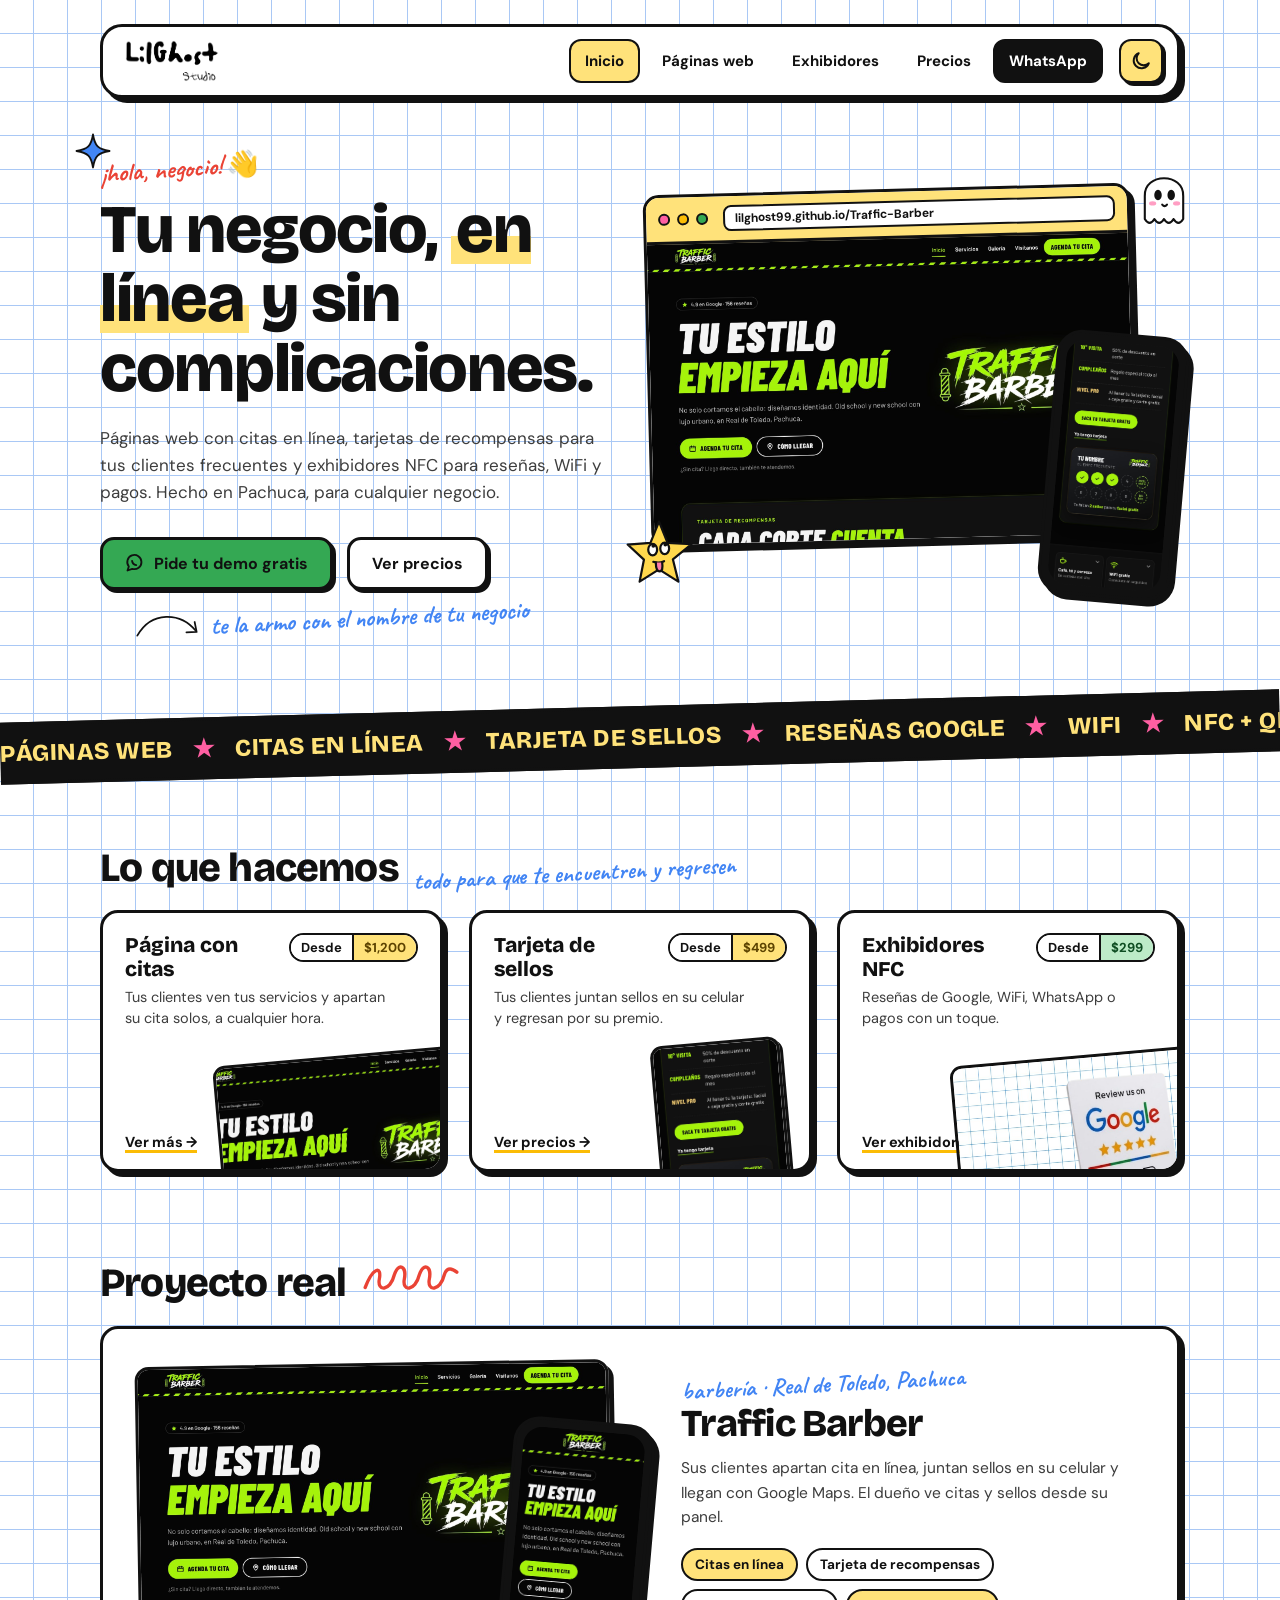
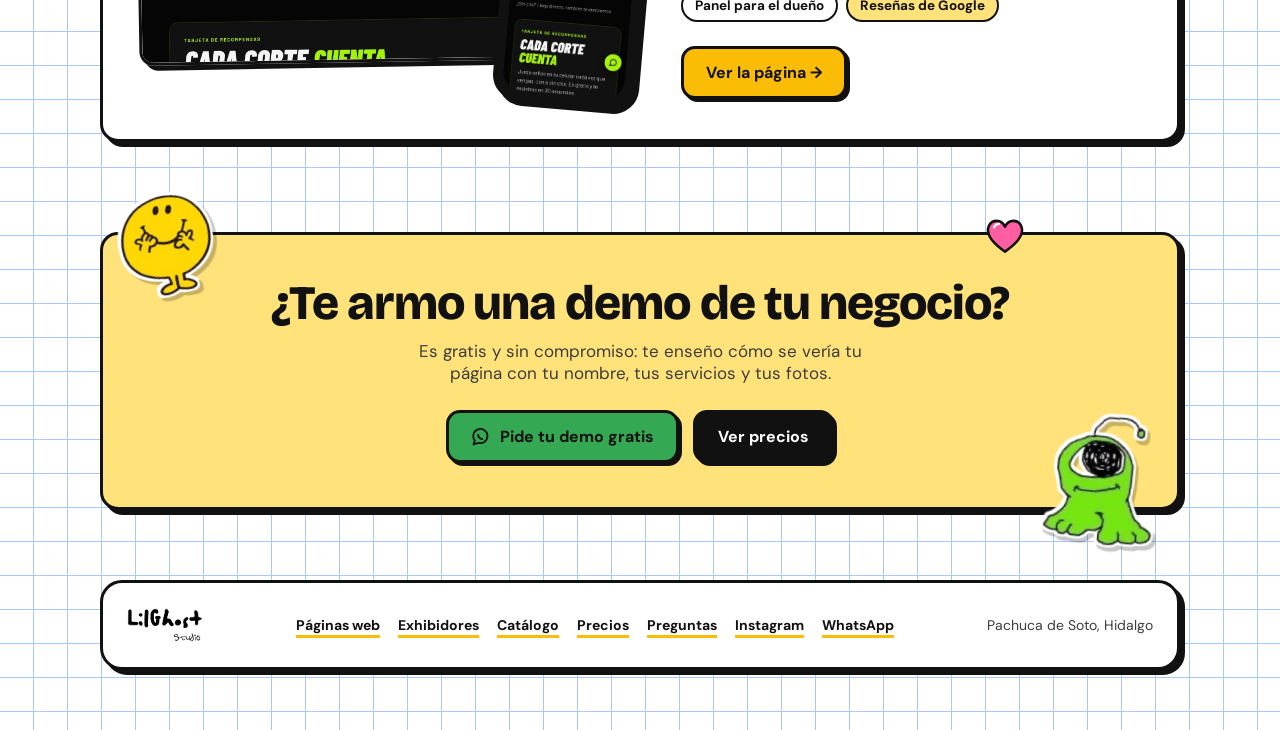
==== commit 8c02fa49: "Divide el inicio en páginas: Inicio corto, Precios y Exhibidores NFC - Inicio: portada, 'Lo que hace" ====
--- a/index.html
+++ b/index.html
@@ -60,28 +60,6 @@
   .tilt-grid .tilt-card .tilt-img{top:142px;}
   .tilt-grid .tilt-card .tilt-img-tall{width:130px; aspect-ratio:9/16; right:20px; top:128px;}
 
-  /* ---------- Precios ---------- */
-  .offer{display:flex; align-items:center; gap:16px; flex-wrap:wrap; padding:16px 20px; margin-bottom:26px; background:var(--yellow-soft); color:var(--on-pastel);}
-  .offer p{margin:0; flex:1; min-width:220px; font-size:16px;}
-  .offer-tag{font:700 24px/1 'Caveat',cursive; color:var(--red); transform:rotate(-4deg);}
-  :root[data-theme="dark"] .offer .btn-dark{background:#111; color:#fff;}
-  .prices{display:grid; grid-template-columns:repeat(3,1fr); gap:24px; align-items:stretch; margin-bottom:18px;}
-  .price{display:flex; flex-direction:column; gap:10px; padding:26px 24px 24px;}
-  .price h3{margin:0; font-family:'Bricolage Grotesque',sans-serif; font-weight:800; font-size:21px;}
-  .price .amount{margin:0; font-family:'Bricolage Grotesque',sans-serif; font-weight:800; font-size:40px; line-height:1;}
-  .price .amount small{font-family:'DM Sans',sans-serif; font-size:15px; font-weight:700; color:var(--ink-soft);}
-  .price ul{margin:4px 0 8px; padding:0 0 0 20px; display:grid; align-content:start; gap:7px; font-size:15px; line-height:1.45; color:var(--ink-soft); flex:1;}
-  .price .btn{align-self:flex-start;}
-  .price-top{box-shadow:9px 9px 0 var(--green); transform:translateY(-6px);}
-  .price-badge{position:absolute; top:-15px; right:18px; padding:4px 12px; background:var(--green); color:#111; border:2.5px solid var(--ink); border-radius:999px; font-size:13px; font-weight:700;}
-  .price-sub{margin:-2px 0 0; font-size:14px; font-weight:700; color:var(--ink-soft);}
-  .price-info{display:grid; grid-template-columns:1fr 1fr; gap:24px; margin:30px 0 18px;}
-  .price-info > div{padding:22px 24px;}
-  .price-info h3{margin:0 0 10px; font-family:'Bricolage Grotesque',sans-serif; font-weight:800; font-size:19px;}
-  .price-info ul{margin:0; padding:0 0 0 20px; display:grid; gap:6px; font-size:15px; line-height:1.45; color:var(--ink-soft);}
-  .price-note{margin:0 0 90px; font-size:15px; color:var(--ink-soft);}
-  .price-note a{font-weight:700; color:var(--ink);}
-
   /* ---------- Proyecto ---------- */
   .project{display:grid; grid-template-columns:1.1fr 1fr; gap:36px; align-items:center; padding:34px; margin-bottom:90px;}
   .project-media{position:relative; padding:0 34px 44px 0;}
@@ -118,311 +96,6 @@
   }
   .tape b{color:var(--pink); padding:0 20px;}
   @keyframes marquee{to{transform:translateX(-50%);}}
-
-  /* ---------- Cómo funciona ---------- */
-  .steps{display:grid; grid-template-columns:repeat(3,1fr); gap:24px; margin-bottom:90px;}
-  .step{padding:26px 24px 24px;}
-  .step:nth-child(1){transform:rotate(-1.2deg);}
-  .step:nth-child(2){transform:rotate(.8deg);}
-  .step:nth-child(3){transform:rotate(-.6deg);}
-  .step .n{
-    width:52px; height:52px;
-    display:flex; align-items:center; justify-content:center;
-    border:var(--border); border-radius:50%;
-    font-family:'Bricolage Grotesque',sans-serif; font-weight:800; font-size:24px;
-    margin-bottom:16px;
-    box-shadow:var(--shadow-sm);
-  }
-  .step:nth-child(1) .n{background:var(--blue); color:#fff;}
-  .step:nth-child(2) .n{background:var(--yellow); color:var(--on-pastel);}
-  .step:nth-child(3) .n{background:var(--green); color:#fff;}
-  .step h3{margin:0 0 8px; font-size:20px;}
-  .step p{margin:0; font-size:15px; line-height:1.55; color:var(--ink-soft);}
-
-  /* ---------- Animación 3D de "Cómo funciona" ----------
-     Una sola línea de tiempo de 9 s para todo: la tarjeta cae, el celular la toca,
-     salen ondas, el celular gira hacia ti y muestra la reseña con 5 estrellas.
-     Los pasos de abajo se resaltan al mismo ritmo. */
-  .demo{
-    --t: 9s;
-    --s: 1.45;
-    position:relative;
-    height:500px;
-    margin-bottom:34px;
-    border:var(--border);
-    border-radius:26px;
-    box-shadow:var(--shadow);
-    overflow:hidden; /* el celular entra desde la orilla sin salirse de la caja */
-    background:
-      radial-gradient(circle at 50% 45%, rgba(255,255,255,0.85), rgba(255,255,255,0) 62%),
-      var(--paper);
-  }
-  .demo-scene{
-    position:absolute; inset:0;
-    perspective:1100px;
-    perspective-origin:50% 30%;
-  }
-  .demo-world{
-    position:absolute; left:50%; top:47%;
-    width:440px; height:300px;
-    margin:-150px 0 0 -220px;
-    transform-style:preserve-3d;
-    transform:scale(var(--s)) rotateX(58deg) rotateZ(-32deg);
-  }
-  .demo-world > *{position:absolute; transform-style:preserve-3d;}
-
-  /* Mostrador con grosor */
-  .counter{
-    inset:0;
-    background:
-      linear-gradient(rgba(37,110,230,.28) 1.5px, transparent 1.5px) 0 0/28px 28px,
-      linear-gradient(90deg, rgba(37,110,230,.28) 1.5px, transparent 1.5px) 0 0/28px 28px,
-      #DCE9FF;
-    border:3px solid #111;
-    border-radius:30px;
-  }
-  .counter::after{
-    content:""; position:absolute; inset:-3px;
-    background:#111; border-radius:30px;
-    transform:translateZ(-18px);
-  }
-
-  /* Tarjeta NFC */
-  .nfc-card{
-    left:150px; top:85px; width:140px; height:140px;
-    padding:12px;
-    background:#151515;
-    border:3px solid #111;
-    border-radius:16px;
-    color:#fff;
-    font-family:'DM Sans',sans-serif;
-    animation:card-in var(--t) cubic-bezier(.2,.8,.2,1) infinite;
-  }
-  .nfc-card .g{
-    width:34px; height:34px; border-radius:50%;
-    background:#fff;
-    display:flex; align-items:center; justify-content:center;
-    font:800 21px/1 'Bricolage Grotesque',sans-serif; color:#4285F4;
-  }
-  .nfc-card .t{position:absolute; left:52px; top:13px; font-size:8.5px; line-height:1.15; font-weight:700;}
-  .nfc-card .t b{display:block; font-size:12px;}
-  .nfc-card .st{position:absolute; left:52px; top:44px; color:#FBBC05; font-size:10px; letter-spacing:1px;}
-  .nfc-card .nfc{position:absolute; left:14px; bottom:14px; font:800 15px/1 'DM Sans',sans-serif; color:#fff; letter-spacing:-2px;}
-  .nfc-card .qr{position:absolute; right:12px; bottom:12px; width:54px; height:54px; border-radius:3px;}
-
-  /* Ondas de señal */
-  .wave{
-    left:220px; top:155px; width:150px; height:150px;
-    margin:-75px 0 0 -75px;
-    border:3px solid #4285F4;
-    border-radius:50%;
-    opacity:0;
-    animation:wave var(--t) ease-out infinite;
-  }
-  .wave.w2{animation-delay:.22s; border-color:#FF5FA2;}
-  .wave.w3{animation-delay:.44s; border-color:#34A853;}
-
-  /* Sombra del celular sobre el mostrador */
-  .phone-shadow{
-    left:160px; top:50px; width:124px; height:214px;
-    border-radius:30px;
-    background:rgba(0,0,0,.55);
-    filter:blur(14px);
-    opacity:0;
-    animation:phone-shadow var(--t) ease-in-out infinite;
-  }
-
-  /* Celular */
-  .phone{
-    left:160px; top:46px; width:124px; height:222px;
-    border-radius:24px;
-    background:#111;
-    animation:phone var(--t) cubic-bezier(.45,.05,.25,1) infinite;
-  }
-  .phone{box-shadow:inset 0 0 0 2px #3a3a44;}
-  .phone-screen{
-    position:absolute; inset:6px;
-    border-radius:18px;
-    overflow:hidden;
-    background:#fff;
-    transform:translateZ(1px);
-    font-family:'DM Sans',sans-serif;
-    color:#111;
-  }
-  .phone-screen::before{ /* bocina */
-    content:""; position:absolute; top:6px; left:50%; width:34px; height:8px; margin-left:-17px;
-    background:#111; border-radius:6px; z-index:3;
-  }
-  .scr{position:absolute; inset:0;}
-  .scr-home{
-    background:linear-gradient(160deg, #FFC2DC, #FFE27A 55%, #BFD7FF);
-    padding:24px 10px 10px;
-    text-align:center;
-    animation:scr-home var(--t) linear infinite;
-  }
-  .scr-home .clock{font:800 30px/1 'Bricolage Grotesque',sans-serif; margin-top:6px;}
-  .scr-home .date{font-size:8px; font-weight:700; opacity:.7;}
-  .scr-home .apps{display:grid; grid-template-columns:repeat(3,1fr); gap:8px; margin:26px 6px 0;}
-  .scr-home .apps i{aspect-ratio:1; border-radius:8px; border:2px solid #111; background:#fff;}
-  .scr-home .apps i:nth-child(2){background:#34A853;}
-  .scr-home .apps i:nth-child(3){background:#FF5FA2;}
-  .scr-home .apps i:nth-child(4){background:#4285F4;}
-  .scr-home .apps i:nth-child(5){background:#FBBC05;}
-  .scr-home .apps i:nth-child(6){background:#EA4335;}
-  .scr-review{
-    padding:24px 10px 10px;
-    text-align:center;
-    opacity:0;
-    animation:scr-review var(--t) linear infinite;
-  }
-  .scr-review .gw{font:800 17px/1 'DM Sans',sans-serif; letter-spacing:-.5px; margin-top:4px;}
-  .scr-review .gw span:nth-child(1), .scr-review .gw span:nth-child(4){color:#4285F4;}
-  .scr-review .gw span:nth-child(2), .scr-review .gw span:nth-child(6){color:#EA4335;}
-  .scr-review .gw span:nth-child(3){color:#FBBC05;}
-  .scr-review .gw span:nth-child(5){color:#34A853;}
-  .scr-review .biz{margin:10px 0 2px; font-size:9.5px; font-weight:800;}
-  .scr-review .q{font-size:7.5px; color:#555;}
-  .scr-review .stars{display:flex; justify-content:center; gap:2px; margin:8px 0 10px; font-size:18px; line-height:1;}
-  .scr-review .stars span{color:#d9d9d9; display:inline-block; animation:star var(--t) ease-out infinite;}
-  .scr-review .stars span:nth-child(2){animation-delay:.16s;}
-  .scr-review .stars span:nth-child(3){animation-delay:.32s;}
-  .scr-review .stars span:nth-child(4){animation-delay:.48s;}
-  .scr-review .stars span:nth-child(5){animation-delay:.64s;}
-  .scr-review .line{height:6px; border-radius:3px; background:#eee; margin:5px 4px;}
-  .scr-review .line.s{width:60%;}
-  .scr-review .post{margin:12px auto 0; width:62px; padding:5px 0; border-radius:999px; background:#4285F4; color:#fff; font-size:8px; font-weight:800;}
-  .thanks{
-    position:absolute; left:10px; right:10px; bottom:14px;
-    padding:7px 4px;
-    background:#111; color:#fff;
-    border-radius:10px;
-    font-size:9px; font-weight:800;
-    opacity:0;
-    animation:thanks var(--t) ease-out infinite;
-  }
-
-  /* Etiqueta "¡tap!" que siempre mira hacia ti */
-  .tap{
-    left:240px; top:40px;
-    padding:4px 14px 6px;
-    background:#FBBC05; color:#111;
-    border:3px solid #111; border-radius:14px;
-    font:700 30px/1 'Caveat',cursive;
-    white-space:nowrap;
-    box-shadow:3px 3px 0 #111;
-    opacity:0;
-    animation:tap var(--t) ease-out infinite;
-  }
-
-  /* Texto de cada fase (abajo a la izquierda) */
-  .demo-caption{
-    position:absolute; left:22px; bottom:18px; right:22px;
-    height:34px;
-    pointer-events:none;
-  }
-  .demo-caption span{
-    position:absolute; left:0; bottom:0;
-    padding:4px 12px 6px;
-    background:var(--paper);
-    border:2.5px solid var(--ink);
-    border-radius:12px;
-    font:700 22px/1 'Caveat',cursive;
-    color:var(--ink);
-    opacity:0;
-  }
-  .demo-caption span b{color:var(--blue);}
-  .demo-caption .c1{animation:phase1 var(--t) linear infinite;}
-  .demo-caption .c2{animation:phase2 var(--t) linear infinite;}
-  .demo-caption .c3{animation:phase3 var(--t) linear infinite;}
-
-  /* Los pasos se resaltan al ritmo de la animación */
-  .demo ~ .steps .step:nth-child(1){animation:step-glow-1 9s ease-in-out infinite;}
-  .demo ~ .steps .step:nth-child(2){animation:step-glow-2 9s ease-in-out infinite;}
-  .demo ~ .steps .step:nth-child(3){animation:step-glow-3 9s ease-in-out infinite;}
-  .demo ~ .steps .step:nth-child(1) .n{animation:step-pop-1 9s ease-in-out infinite;}
-  .demo ~ .steps .step:nth-child(2) .n{animation:step-pop-2 9s ease-in-out infinite;}
-  .demo ~ .steps .step:nth-child(3) .n{animation:step-pop-3 9s ease-in-out infinite;}
-
-  :root[data-theme="dark"] .demo{background:radial-gradient(circle at 50% 45%, rgba(255,255,255,0.08), rgba(255,255,255,0) 62%), var(--paper);}
-
-  @keyframes card-in{
-    0%{transform:translateZ(150px) rotateZ(-25deg); opacity:0;}
-    3%{opacity:1;}
-    9%{transform:translateZ(0) rotateZ(0);}
-    11%{transform:translateZ(9px) rotateZ(0);}
-    13%, 95%{transform:translateZ(0) rotateZ(0); opacity:1;}
-    100%{transform:translateZ(0) rotateZ(0); opacity:0;}
-  }
-  @keyframes phone{
-    0%, 15%{transform:translate3d(330px,-90px,280px) rotateZ(28deg) rotateX(0deg) scale(1); opacity:0;}
-    18%{opacity:1;}
-    28%{transform:translate3d(70px,-30px,150px) rotateZ(10deg) rotateX(0deg) scale(1);}
-    38%{transform:translate3d(0,0,20px) rotateZ(0deg) rotateX(0deg) scale(1);}
-    41%{transform:translate3d(0,0,34px) rotateZ(0deg) rotateX(0deg) scale(1);}
-    44%, 52%{transform:translate3d(0,0,20px) rotateZ(0deg) rotateX(0deg) scale(1);}
-    63%, 88%{transform:translate3d(60px,150px,105px) rotateZ(32deg) rotateX(-58deg) scale(.85); opacity:1;}
-    97%, 100%{transform:translate3d(-300px,200px,280px) rotateZ(-10deg) rotateX(-58deg) scale(.85); opacity:0;}
-  }
-  @keyframes phone-shadow{
-    0%, 15%{transform:scale(1.6) translate(80px,-20px); opacity:0;}
-    28%{transform:scale(1.35) translate(20px,-8px); opacity:.18;}
-    38%, 52%{transform:scale(.95); opacity:.5;}
-    63%, 88%{transform:scale(.9) translate(60px,150px); opacity:.22;}
-    97%, 100%{transform:scale(1.4) translate(-120px,160px); opacity:0;}
-  }
-  @keyframes wave{
-    0%, 38%{transform:translateZ(8px) scale(.45); opacity:0;}
-    40%{transform:translateZ(8px) scale(.55); opacity:1;}
-    56%, 100%{transform:translateZ(8px) scale(1.9); opacity:0;}
-  }
-  @keyframes tap{
-    0%, 39%{transform:translate3d(0,0,90px) rotateZ(32deg) rotateX(-58deg) scale(.4); opacity:0;}
-    42%{transform:translate3d(0,0,120px) rotateZ(32deg) rotateX(-58deg) scale(1.15); opacity:1;}
-    45%, 53%{transform:translate3d(0,0,120px) rotateZ(32deg) rotateX(-58deg) scale(1); opacity:1;}
-    57%, 100%{transform:translate3d(0,0,150px) rotateZ(32deg) rotateX(-58deg) scale(.8); opacity:0;}
-  }
-  @keyframes scr-home{0%, 43%{opacity:1;} 47%, 96%{opacity:0;} 100%{opacity:1;}}
-  @keyframes scr-review{0%, 43%{opacity:0;} 47%, 95%{opacity:1;} 99%, 100%{opacity:0;}}
-  @keyframes star{
-    0%, 63%{color:#d9d9d9; transform:scale(1);}
-    66%{color:#FBBC05; transform:scale(1.45);}
-    70%, 94%{color:#FBBC05; transform:scale(1);}
-    98%, 100%{color:#d9d9d9; transform:scale(1);}
-  }
-  @keyframes thanks{
-    0%, 76%{opacity:0; transform:translateY(12px);}
-    80%, 93%{opacity:1; transform:translateY(0);}
-    97%, 100%{opacity:0; transform:translateY(0);}
-  }
-  @keyframes phase1{0%, 1%{opacity:0; transform:translateY(8px);} 4%, 24%{opacity:1; transform:none;} 27%, 100%{opacity:0; transform:translateY(-8px);}}
-  @keyframes phase2{0%, 26%{opacity:0; transform:translateY(8px);} 29%, 54%{opacity:1; transform:none;} 57%, 100%{opacity:0; transform:translateY(-8px);}}
-  @keyframes phase3{0%, 56%{opacity:0; transform:translateY(8px);} 59%, 94%{opacity:1; transform:none;} 97%, 100%{opacity:0; transform:translateY(-8px);}}
-  @keyframes step-pop-1{0%, 1%{transform:scale(1);} 5%, 23%{transform:scale(1.2);} 27%, 100%{transform:scale(1);}}
-  @keyframes step-pop-2{0%, 26%{transform:scale(1);} 30%, 53%{transform:scale(1.2);} 57%, 100%{transform:scale(1);}}
-  @keyframes step-pop-3{0%, 56%{transform:scale(1);} 60%, 93%{transform:scale(1.2);} 97%, 100%{transform:scale(1);}}
-  @keyframes step-glow-1{0%, 1%{box-shadow:var(--shadow);} 5%, 23%{box-shadow:9px 9px 0 var(--blue);} 27%, 100%{box-shadow:var(--shadow);}}
-  @keyframes step-glow-2{0%, 26%{box-shadow:var(--shadow);} 30%, 53%{box-shadow:9px 9px 0 var(--yellow);} 57%, 100%{box-shadow:var(--shadow);}}
-  @keyframes step-glow-3{0%, 56%{box-shadow:var(--shadow);} 60%, 93%{box-shadow:9px 9px 0 var(--green);} 97%, 100%{box-shadow:var(--shadow);}}
-
-  /* Fuera de pantalla se pausa (lo controla el script de abajo) */
-  #como-funciona.paused .demo *, #como-funciona.paused .steps .step, #como-funciona.paused .steps .step .n{animation-play-state:paused;}
-
-  /* ---------- Usos ---------- */
-  .uses{display:grid; grid-template-columns:repeat(auto-fill,minmax(200px,1fr)); gap:20px; margin-bottom:90px;}
-  .use{padding:22px 20px; transition:transform .15s ease, box-shadow .15s ease;}
-  .use:hover{transform:translate(-3px,-3px) rotate(-1deg); box-shadow:8px 8px 0 var(--ink);}
-  .use .icon{
-    width:52px; height:52px;
-    display:flex; align-items:center; justify-content:center;
-    border:var(--border); border-radius:14px;
-    margin-bottom:14px;
-  }
-  .use .icon{color:var(--on-pastel);}
-  .use .icon svg{width:26px; height:26px;}
-  .use h3{margin:0 0 6px; font-size:18px;}
-  .use p{margin:0; font-size:14.5px; line-height:1.5; color:var(--ink-soft);}
-
-
 
   /* ---------- Llamado final ---------- */
   .cta-box{
@@ -479,10 +152,11 @@
 
   <header class="site-header">
     <a class="brand" href="index.html"><img src="img/logo.png" alt="LilGhost Studio"></a>
-    <nav class="site-nav">
+    <nav class="site-nav nav5">
       <a href="index.html" class="active">Inicio</a>
-      <a href="catalogo.html">Catálogo</a>
-      <a href="paginas-web.html">Páginas<span class="hide-mobile">&nbsp;web</span></a>
+      <a href="paginas-web.html"><span class="hide-mobile">Páginas web</span><span class="only-mobile">Web</span></a>
+      <a href="exhibidores.html"><span class="hide-mobile">Exhibidores</span><span class="only-mobile">NFC</span></a>
+      <a href="precios.html">Precios</a>
       <a class="nav-cta" href="https://wa.me/527711948929?text=Hola%2C%20quiero%20informaci%C3%B3n%20de%20LilGhost%20Studio." target="_blank" rel="noopener">WhatsApp</a>
     </nav>
     <button class="theme-toggle" type="button" aria-label="Cambiar a modo oscuro" aria-pressed="false">
@@ -499,7 +173,7 @@
       <p class="lead">Páginas web con citas en línea, tarjetas de recompensas para tus clientes frecuentes y exhibidores NFC para reseñas, WiFi y pagos. Hecho en Pachuca, para cualquier negocio.</p>
       <div class="hero-actions">
         <a class="btn btn-green" href="https://wa.me/527711948929?text=Hola%2C%20quiero%20una%20demo%20gratis%20de%20una%20p%C3%A1gina%20para%20mi%20negocio." target="_blank" rel="noopener"><svg viewBox="0 0 24 24" fill="none" stroke="currentColor" stroke-width="2.2" stroke-linecap="round" stroke-linejoin="round"><path d="M3 21l1.6-4.8A8.5 8.5 0 1 1 8.7 19L3 21z"/><path d="M8.5 9.5c.3 2.5 2.5 4.7 5 5"/></svg>Pide tu demo gratis</a>
-        <a class="btn" href="#precios">Ver precios ↓</a>
+        <a class="btn" href="precios.html">Ver precios</a>
       </div>
       <div class="hero-note hand"><img src="img/flecha.svg" alt="">te la armo con el nombre de tu negocio</div>
     </div>
@@ -531,106 +205,34 @@
       <a class="tilt-card" href="paginas-web.html">
         <div class="tilt-head">
           <h3>Página con citas</h3>
-          <span class="pill-split"><span>Web</span><span class="new">Nuevo</span></span>
+          <span class="pill-split"><span>Desde</span><span class="new">$1,200</span></span>
         </div>
         <p>Tus clientes ven tus servicios y apartan su cita solos, a cualquier hora.</p>
         <img class="tilt-img" src="img/proyectos/traffic-compu.jpg" alt="" loading="lazy" width="1600" height="1000">
         <span class="tilt-circle" aria-hidden="true"></span>
         <span class="tilt-go">Ver más →</span>
       </a>
-      <a class="tilt-card" href="#precios">
+      <a class="tilt-card" href="precios.html">
         <div class="tilt-head">
           <h3>Tarjeta de sellos</h3>
-          <span class="pill-split"><span>Lealtad</span><span class="new">Nuevo</span></span>
+          <span class="pill-split"><span>Desde</span><span class="new">$499</span></span>
         </div>
         <p>Tus clientes juntan sellos en su celular y regresan por su premio.</p>
         <img class="tilt-img tilt-img-tall" src="img/proyectos/traffic-tarjeta.jpg" alt="" loading="lazy" width="585" height="1266">
         <span class="tilt-circle" aria-hidden="true"></span>
-        <span class="tilt-go">Ver precio →</span>
+        <span class="tilt-go">Ver precios →</span>
       </a>
-      <a class="tilt-card" href="catalogo.html">
+      <a class="tilt-card" href="exhibidores.html">
         <div class="tilt-head">
           <h3>Exhibidores NFC</h3>
-          <span class="pill-split"><span>NFC + QR</span><span class="ok">Listos</span></span>
+          <span class="pill-split"><span>Desde</span><span class="ok">$299</span></span>
         </div>
         <p>Reseñas de Google, WiFi, WhatsApp o pagos con un toque.</p>
         <img class="tilt-img" src="img/base-acrilico.jpg" alt="" loading="lazy" width="900" height="900">
         <span class="tilt-circle" aria-hidden="true"></span>
-        <span class="tilt-go">Ver catálogo →</span>
+        <span class="tilt-go">Ver exhibidores →</span>
       </a>
     </div>
-  </section>
-
-  <section id="precios">
-    <div class="section-head">
-      <h2 class="display">Precios</h2>
-      <span class="hand">claros, sin letras chiquitas</span>
-    </div>
-    <div class="offer sticker">
-      <span class="offer-tag">Lanzamiento</span>
-      <p><b>Primeros 5 negocios:</b> página + citas + sellos a <b>$800</b> + $150/mes.</p>
-      <a class="btn btn-dark" href="https://wa.me/527711948929?text=Hola%2C%20quiero%20la%20oferta%20de%20lanzamiento%3A%20p%C3%A1gina%20%2B%20citas%20%2B%20sellos%20a%20%24800." target="_blank" rel="noopener">La quiero →</a>
-    </div>
-    <div class="prices">
-      <article class="price sticker">
-        <h3>Exhibidor NFC</h3>
-        <p class="amount">$299 <small>pago único</small></p>
-        <p class="price-sub">Exhibidor adicional: $199 · sin mensualidad</p>
-        <ul>
-          <li>Una función: reseñas de Google, WiFi, WhatsApp, Instagram o datos de pago</li>
-          <li>Con tu logo, 12×14 cm, ya programado</li>
-          <li>Garantía de 30 días</li>
-        </ul>
-        <a class="btn" href="catalogo.html">Ver catálogo</a>
-      </article>
-      <article class="price sticker">
-        <h3>Tarjeta de sellos</h3>
-        <p class="amount">$499 <small>+ $149/mes</small></p>
-        <ul>
-          <li>Tarjeta en el celular, sin descargar app</li>
-          <li>Premios y regalo de cumpleaños que tú eliges</li>
-          <li>Panel para sellar escaneando su QR</li>
-          <li>Lista de clientes y cumpleaños del mes</li>
-          <li>Incluye 1 exhibidor NFC</li>
-        </ul>
-        <a class="btn" href="https://wa.me/527711948929?text=Hola%2C%20me%20interesa%20la%20tarjeta%20de%20sellos%20para%20mi%20negocio." target="_blank" rel="noopener">La quiero</a>
-      </article>
-      <article class="price price-top sticker">
-        <span class="price-badge">Más completo</span>
-        <h3>Página + citas + sellos</h3>
-        <p class="amount">$1,200 <small>+ $249/mes</small></p>
-        <ul>
-          <li>Página con servicios, precios, galería y ubicación</li>
-          <li>Citas en línea con confirmación por WhatsApp</li>
-          <li>Tarjeta de sellos y promos</li>
-          <li>Panel: agenda, caja, clientes y números del mes</li>
-          <li>Incluye 1 exhibidor NFC</li>
-        </ul>
-        <a class="btn btn-green" href="https://wa.me/527711948929?text=Hola%2C%20quiero%20una%20demo%20gratis%20de%20una%20p%C3%A1gina%20para%20mi%20negocio." target="_blank" rel="noopener"><svg viewBox="0 0 24 24" fill="none" stroke="currentColor" stroke-width="2.2" stroke-linecap="round" stroke-linejoin="round"><path d="M3 21l1.6-4.8A8.5 8.5 0 1 1 8.7 19L3 21z"/><path d="M8.5 9.5c.3 2.5 2.5 4.7 5 5"/></svg>Pide tu demo gratis</a>
-      </article>
-    </div>
-    <div class="price-info">
-      <div class="sticker">
-        <h3>La mensualidad incluye</h3>
-        <ul>
-          <li>Tu página y tu panel siempre en línea</li>
-          <li>Soporte por WhatsApp de lunes a sábado</li>
-          <li>Hasta 3 cambios al mes</li>
-          <li>Arreglo de fallas sin costo</li>
-          <li>Sin plazo forzoso: cancelas avisando 15 días antes</li>
-        </ul>
-      </div>
-      <div class="sticker">
-        <h3>Cómo se paga</h3>
-        <ul>
-          <li>50% de anticipo y 50% al entregar</li>
-          <li>Transferencia o efectivo, con recibo</li>
-          <li>Exhibidor en 5 a 7 días; página en 10 a 15</li>
-          <li>Acuerdo firmado</li>
-        </ul>
-      </div>
-    </div>
-    <p class="price-note">Precios en pesos mexicanos, vigentes octubre 2026. ¿Necesitas factura? <a href="https://wa.me/527711948929?text=Hola%2C%20tengo%20dudas%20sobre%20los%20precios%20de%20LilGhost%20Studio." target="_blank" rel="noopener">Pregúntame por WhatsApp</a>.</p>
   </section>
 
   <section id="proyecto">
@@ -660,126 +262,6 @@
     </div>
   </section>
 
-  <section>
-    <div class="section-head">
-      <h2 class="display">Así trabajamos</h2>
-      <span class="hand">sin rollos técnicos</span>
-    </div>
-    <div class="steps work-steps">
-      <div class="step sticker">
-        <div class="n">1</div>
-        <h3>Platicamos</h3>
-        <p>Me cuentas de tu negocio por WhatsApp: qué vendes, tus horarios y qué te gustaría que hiciera tu página.</p>
-      </div>
-      <div class="step sticker">
-        <div class="n">2</div>
-        <h3>Te armo una demo gratis</h3>
-        <p>Te enseño cómo se vería con el nombre de tu negocio, tus servicios y tus fotos. Si no te late, no pagas nada.</p>
-      </div>
-      <div class="step sticker">
-        <div class="n">3</div>
-        <h3>La publicamos</h3>
-        <p>Queda en internet con su propio link, lista para tus redes, tu WhatsApp y tu exhibidor NFC.</p>
-      </div>
-    </div>
-  </section>
-
-  <section id="como-funciona" style="position:relative;">
-    <div class="section-head">
-      <h2 class="display">Exhibidores NFC</h2>
-      <span class="hand">así funcionan, facilísimo</span>
-    </div>
-    <div class="demo" role="img" aria-label="Animación: la tarjeta está en el mostrador, el cliente acerca su celular, la toca y se abre la reseña de Google con 5 estrellas.">
-      <div class="demo-scene" aria-hidden="true">
-        <div class="demo-world">
-          <div class="counter"></div>
-          <div class="nfc-card">
-            <div class="g">G</div>
-            <div class="t">Déjanos una reseña<b>en Google</b></div>
-            <div class="st">★★★★★</div>
-            <div class="nfc">)))</div>
-            <svg class="qr" viewBox="-0.5 -0.5 12 12" aria-hidden="true"><rect x="-0.5" y="-0.5" width="12" height="12" fill="#fff"/><rect x="0" y="0" width="3" height="3" fill="none" stroke="#111" stroke-width="1"/><rect x="1" y="1" width="1" height="1" fill="#111"/><rect x="8" y="0" width="3" height="3" fill="none" stroke="#111" stroke-width="1"/><rect x="9" y="1" width="1" height="1" fill="#111"/><rect x="0" y="8" width="3" height="3" fill="none" stroke="#111" stroke-width="1"/><rect x="1" y="9" width="1" height="1" fill="#111"/><g fill="#111"><rect x="4" y="0" width="1" height="1"/><rect x="5" y="0" width="1" height="1"/><rect x="4" y="1" width="1" height="1"/><rect x="6" y="1" width="1" height="1"/><rect x="4" y="2" width="1" height="1"/><rect x="6" y="2" width="1" height="1"/><rect x="4" y="3" width="1" height="1"/><rect x="5" y="3" width="1" height="1"/><rect x="6" y="3" width="1" height="1"/><rect x="0" y="4" width="1" height="1"/><rect x="2" y="4" width="1" height="1"/><rect x="3" y="4" width="1" height="1"/><rect x="7" y="4" width="1" height="1"/><rect x="9" y="4" width="1" height="1"/><rect x="0" y="5" width="1" height="1"/><rect x="1" y="5" width="1" height="1"/><rect x="2" y="5" width="1" height="1"/><rect x="3" y="5" width="1" height="1"/><rect x="5" y="5" width="1" height="1"/><rect x="8" y="5" width="1" height="1"/><rect x="10" y="5" width="1" height="1"/><rect x="0" y="6" width="1" height="1"/><rect x="1" y="6" width="1" height="1"/><rect x="3" y="6" width="1" height="1"/><rect x="4" y="6" width="1" height="1"/><rect x="6" y="6" width="1" height="1"/><rect x="7" y="6" width="1" height="1"/><rect x="10" y="6" width="1" height="1"/><rect x="8" y="7" width="1" height="1"/><rect x="10" y="7" width="1" height="1"/><rect x="4" y="8" width="1" height="1"/><rect x="6" y="8" width="1" height="1"/><rect x="7" y="8" width="1" height="1"/><rect x="8" y="8" width="1" height="1"/><rect x="6" y="9" width="1" height="1"/><rect x="10" y="9" width="1" height="1"/><rect x="6" y="10" width="1" height="1"/><rect x="8" y="10" width="1" height="1"/></g></svg>
-          </div>
-          <div class="wave"></div><div class="wave w2"></div><div class="wave w3"></div>
-          <div class="phone-shadow"></div>
-          <div class="phone">
-            <div class="phone-screen">
-              <div class="scr scr-home"><div class="clock">9:41</div><div class="date">martes</div><div class="apps"><i></i><i></i><i></i><i></i><i></i><i></i></div></div>
-              <div class="scr scr-review">
-                <div class="gw"><span>G</span><span>o</span><span>o</span><span>g</span><span>l</span><span>e</span></div>
-                <div class="biz">Tu Negocio</div>
-                <div class="q">¿Cómo fue tu visita?</div>
-                <div class="stars"><span>★</span><span>★</span><span>★</span><span>★</span><span>★</span></div>
-                <div class="line"></div><div class="line s"></div>
-                <div class="post">Publicar</div>
-                <div class="thanks">¡Gracias por tu reseña! ✨</div>
-              </div>
-            </div>
-          </div>
-          <div class="tap">¡tap!</div>
-        </div>
-      </div>
-      <div class="demo-caption" aria-hidden="true">
-        <span class="c1"><b>1.</b> pegas la tarjeta</span>
-        <span class="c2"><b>2.</b> tu cliente acerca su cel</span>
-        <span class="c3"><b>3.</b> ¡y te deja 5 estrellas!</span>
-      </div>
-    </div>
-    <div class="steps">
-      <div class="step sticker">
-        <div class="n">1</div>
-        <h3>Pegas la tarjeta</h3>
-        <p>La colocas en el mostrador, la caja o la mesa — donde el cliente la vea justo cuando está más contento con tu servicio.</p>
-      </div>
-      <div class="step sticker">
-        <img class="stk bob" src="img/stickers/perrito.webp" alt="" style="--w:84px; --wm:62px; --r:8deg; right:14px; top:-50px;">
-        <div class="n">2</div>
-        <h3>El cliente toca o escanea</h3>
-        <p>Con NFC solo acerca el celular; si no tiene NFC, escanea el código QR con la cámara. No necesita instalar nada.</p>
-      </div>
-      <div class="step sticker">
-        <div class="n">3</div>
-        <h3>Pasa la acción al instante</h3>
-        <p>Se abre directo la ventana de reseña, la conexión WiFi, el chat de WhatsApp o el perfil de Instagram.</p>
-      </div>
-    </div>
-  </section>
-
-  <section>
-    <div class="section-head">
-      <h2 class="display">¿Qué puede hacer tu exhibidor?</h2>
-      <img class="stk bob-slow hide-mobile" src="img/stickers/glass.webp" alt="" style="--w:96px; --r:7deg; position:relative; order:3; margin-left:auto; margin-bottom:-26px;">
-      <img src="img/garabato.svg" alt="" style="width:100px; margin-bottom:8px;">
-    </div>
-    <div class="uses">
-      <div class="use sticker">
-        <div class="icon" style="background:var(--yellow);"><svg viewBox="0 0 24 24" fill="none" stroke="currentColor" stroke-width="2.2" stroke-linejoin="round"><path d="M12 17.3l-6.2 3.6 1.6-7-5.4-4.7 7.1-.6L12 2l2.9 6.6 7.1.6-5.4 4.7 1.6 7z"/></svg></div>
-        <h3>Reseñas Google 5★</h3>
-        <p>Abre directo la ventana para dejar una reseña de 5 estrellas en tu perfil de Google Maps.</p>
-      </div>
-      <div class="use sticker">
-        <div class="icon" style="background:var(--blue); color:#fff;"><svg viewBox="0 0 24 24" fill="none" stroke="currentColor" stroke-width="2.2" stroke-linecap="round"><path d="M2 8.5a16 16 0 0 1 20 0"/><path d="M5 12.5a11 11 0 0 1 14 0"/><path d="M8.5 16.3a6 6 0 0 1 7 0"/><circle cx="12" cy="19.5" r="1" fill="currentColor" stroke="none"/></svg></div>
-        <h3>WiFi</h3>
-        <p>El cliente se conecta a tu red sin escribir la contraseña ni pedirla en la caja.</p>
-      </div>
-      <div class="use sticker">
-        <div class="icon" style="background:var(--green); color:#fff;"><svg viewBox="0 0 24 24" fill="none" stroke="currentColor" stroke-width="2.2" stroke-linecap="round" stroke-linejoin="round"><path d="M3 21l1.6-4.8A8.5 8.5 0 1 1 8.7 19L3 21z"/><path d="M8.5 9.5c.3 2.5 2.5 4.7 5 5"/></svg></div>
-        <h3>WhatsApp</h3>
-        <p>Abre un chat directo contigo, listo para pedidos, dudas o reservaciones.</p>
-      </div>
-      <div class="use sticker">
-        <div class="icon" style="background:var(--pink); color:#fff;"><svg viewBox="0 0 24 24" fill="none" stroke="currentColor" stroke-width="2.2"><rect x="3" y="3" width="18" height="18" rx="5"/><circle cx="12" cy="12" r="4"/><circle cx="17.2" cy="6.8" r="1" fill="currentColor" stroke="none"/></svg></div>
-        <h3>Instagram</h3>
-        <p>Lleva directo a tu perfil para que te sigan sin buscarte.</p>
-      </div>
-      <div class="use sticker">
-        <div class="icon" style="background:var(--red); color:#fff;"><svg viewBox="0 0 24 24" fill="none" stroke="currentColor" stroke-width="2.2" stroke-linecap="round" stroke-linejoin="round"><path d="M7 10h13l-4-4"/><path d="M17 14H4l4 4"/></svg></div>
-        <h3>Transferencias</h3>
-        <p>Tu número de cuenta o CLABE va impreso en la tarjeta, sin NFC ni QR: nadie puede cambiarlo y tus clientes te pagan sin que les dictes nada.</p>
-      </div>
-    </div>
-  </section>
-
   <section class="cta-box sticker">
     <img class="stk bob" src="img/stickers/carita.webp" alt="" style="--w:92px; --wm:60px; --r:-12deg; left:18px; top:-40px;">
     <img class="stk bob-slow" src="img/stickers/monstruo.webp" alt="" style="--w:110px; --wm:70px; --r:6deg; right:20px; bottom:-38px;">
@@ -788,15 +270,17 @@
     <p>Es gratis y sin compromiso: te enseño cómo se vería tu página con tu nombre, tus servicios y tus fotos.</p>
     <div class="hero-actions">
       <a class="btn btn-green" href="https://wa.me/527711948929?text=Hola%2C%20quiero%20una%20demo%20gratis%20de%20una%20p%C3%A1gina%20para%20mi%20negocio." target="_blank" rel="noopener"><svg viewBox="0 0 24 24" fill="none" stroke="currentColor" stroke-width="2.2" stroke-linecap="round" stroke-linejoin="round"><path d="M3 21l1.6-4.8A8.5 8.5 0 1 1 8.7 19L3 21z"/><path d="M8.5 9.5c.3 2.5 2.5 4.7 5 5"/></svg>Pide tu demo gratis</a>
-      <a class="btn btn-dark" href="#precios">Ver precios</a>
+      <a class="btn btn-dark" href="precios.html">Ver precios</a>
     </div>
   </section>
 
   <footer class="site-footer">
     <img src="img/logo.png" alt="LilGhost Studio">
     <div class="links">
+      <a href="paginas-web.html">Páginas web</a>
+      <a href="exhibidores.html">Exhibidores</a>
       <a href="catalogo.html">Catálogo</a>
-      <a href="paginas-web.html">Páginas web</a>
+      <a href="precios.html">Precios</a>
       <a href="preguntas.html">Preguntas</a>
       <a href="https://www.instagram.com/lilghost.studio/" target="_blank" rel="noopener">Instagram</a>
       <a href="https://wa.me/527711948929" target="_blank" rel="noopener">WhatsApp</a>
@@ -805,16 +289,6 @@
   </footer>
 </div>
 
-<script>
-  // Pausa la animación de "Cómo funciona" cuando no está en pantalla (ahorra batería).
-  (function(){
-    var sec = document.getElementById('como-funciona');
-    if(!sec || !('IntersectionObserver' in window)) return;
-    new IntersectionObserver(function(entries){
-      sec.classList.toggle('paused', !entries[0].isIntersecting);
-    }, { rootMargin: '100px' }).observe(sec);
-  })();
-</script>
 <script src="tilt.js" defer></script>
 
 <script src="tema.js" defer></script>
--- a/estilos.css
+++ b/estilos.css
@@ -99,6 +99,7 @@
 .site-nav a.active{background:var(--yellow-soft); color:var(--on-pastel); border-color:var(--ink);}
 .site-nav a.nav-cta{background:var(--ink); color:var(--on-ink); border-color:var(--ink);}
 .site-nav a.nav-cta:hover{background:var(--green); color:#111;}
+.only-mobile{display:none;}
 
 /* ---------- Botón de modo claro / oscuro ----------
    Adaptado de AnimatedThemeToggler de Magic UI (MIT). La animación vive en tema.js. */
@@ -333,6 +334,11 @@
   .site-nav a.active{background:var(--yellow-soft);}
   .site-nav a.nav-cta{background:var(--ink);}
   .hide-mobile{display:none !important;}
+  .only-mobile{display:inline;}
+  /* Menú de 5: 3 arriba y 2 abajo para que quepan las palabras. */
+  .site-nav.nav5{grid-auto-flow:row; grid-template-columns:repeat(6, minmax(0, 1fr));}
+  .site-nav.nav5 a{grid-column:span 2;}
+  .site-nav.nav5 a:nth-child(n+4){grid-column:span 3;}
   .stk{width:var(--wm, 70px);}
 }
 @media (max-width:360px){
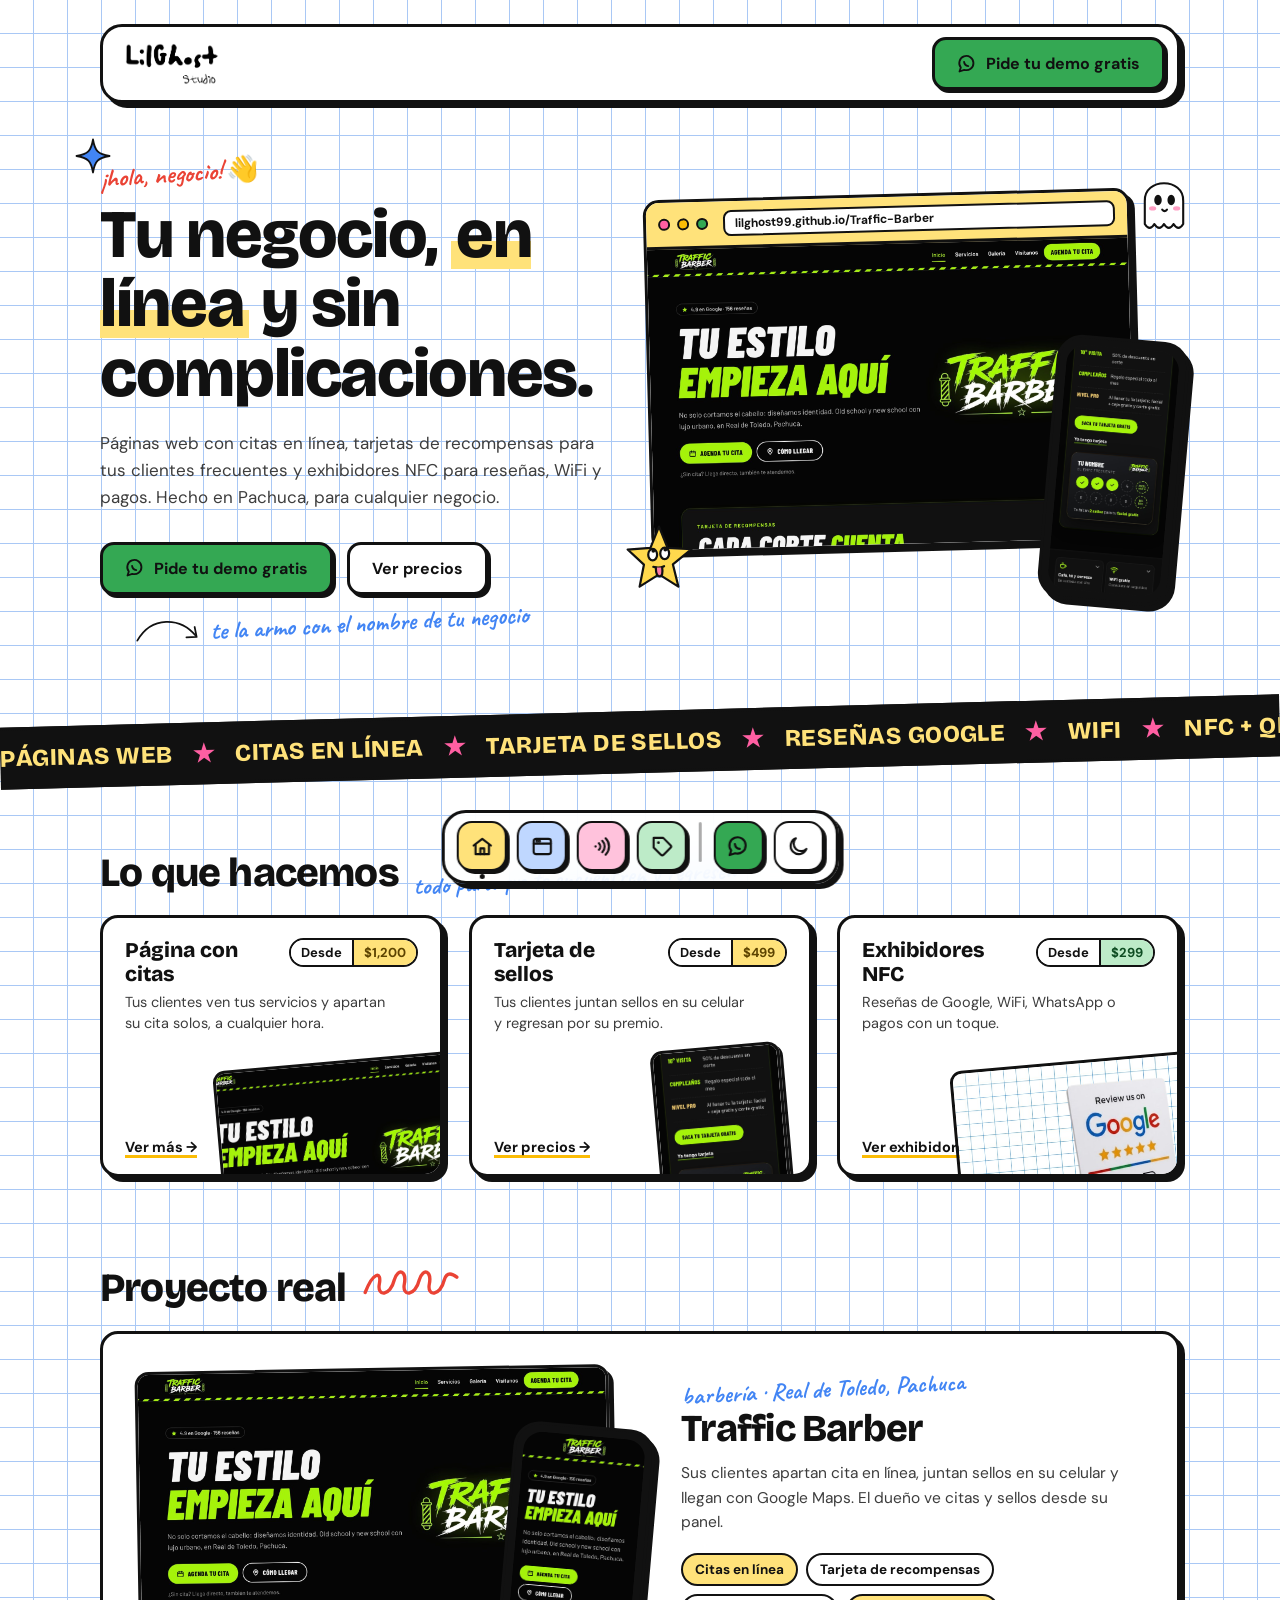
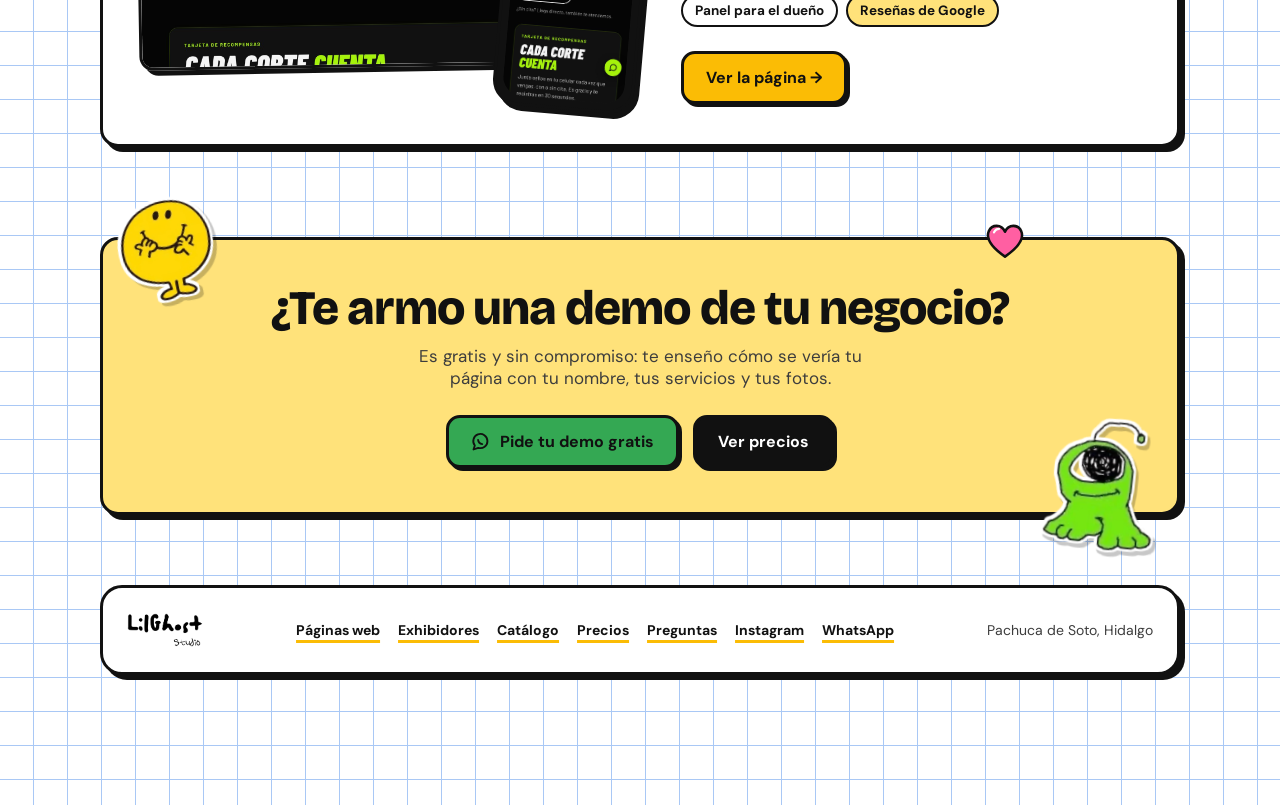
==== commit 7ba32d87: "Dock estilo macOS como menú principal + encabezado ligero + entrada animada - Dock abajo en todas la" ====
--- a/index.html
+++ b/index.html
@@ -146,23 +146,13 @@
   }
 </style>
 </head>
-<body>
+<body class="has-dock">
 
 <div class="wrap">
 
-  <header class="site-header">
-    <a class="brand" href="index.html"><img src="img/logo.png" alt="LilGhost Studio"></a>
-    <nav class="site-nav nav5">
-      <a href="index.html" class="active">Inicio</a>
-      <a href="paginas-web.html"><span class="hide-mobile">Páginas web</span><span class="only-mobile">Web</span></a>
-      <a href="exhibidores.html"><span class="hide-mobile">Exhibidores</span><span class="only-mobile">NFC</span></a>
-      <a href="precios.html">Precios</a>
-      <a class="nav-cta" href="https://wa.me/527711948929?text=Hola%2C%20quiero%20informaci%C3%B3n%20de%20LilGhost%20Studio." target="_blank" rel="noopener">WhatsApp</a>
-    </nav>
-    <button class="theme-toggle" type="button" aria-label="Cambiar a modo oscuro" aria-pressed="false">
-      <svg class="i-sun" viewBox="0 0 24 24" fill="none" stroke="currentColor" stroke-width="2.2" stroke-linecap="round" aria-hidden="true"><circle cx="12" cy="12" r="4"/><path d="M12 2v2M12 20v2M4.9 4.9l1.4 1.4M17.7 17.7l1.4 1.4M2 12h2M20 12h2M4.9 19.1l1.4-1.4M17.7 6.3l1.4-1.4"/></svg>
-      <svg class="i-moon" viewBox="0 0 24 24" fill="none" stroke="currentColor" stroke-width="2.2" stroke-linecap="round" stroke-linejoin="round" aria-hidden="true"><path d="M20.5 14.5A8.5 8.5 0 1 1 9.5 3.5a7 7 0 0 0 11 11z"/></svg>
-    </button>
+  <header class="site-header slim">
+    <a class="brand" href="index.html"><img src="img/logo.png" alt="LilGhost Studio, inicio"></a>
+    <a class="btn btn-green header-cta" href="https://wa.me/527711948929?text=Hola%2C%20quiero%20una%20demo%20gratis%20de%20una%20p%C3%A1gina%20para%20mi%20negocio." target="_blank" rel="noopener"><svg viewBox="0 0 24 24" fill="none" stroke="currentColor" stroke-width="2.2" stroke-linecap="round" stroke-linejoin="round" aria-hidden="true"><path d="M3 21l1.6-4.8A8.5 8.5 0 1 1 8.7 19L3 21z"/><path d="M8.5 9.5c.3 2.5 2.5 4.7 5 5"/></svg>Pide tu demo gratis</a>
   </header>
 
   <section class="hero">
@@ -289,8 +279,22 @@
   </footer>
 </div>
 
+<nav class="dock" aria-label="Menú principal">
+  <div class="dock-panel">
+    <a class="dock-item" href="index.html" aria-current="page" style="--tile:#FFE27A;"><span class="dock-tile"><svg viewBox="0 0 24 24" fill="none" stroke="currentColor" stroke-width="2.2" stroke-linecap="round" stroke-linejoin="round" aria-hidden="true"><path d="M3 11l9-7 9 7"/><path d="M5 10v10h14V10"/><path d="M10 20v-6h4v6"/></svg></span><span class="dock-label">Inicio</span><span class="dock-dot"></span></a>
+    <a class="dock-item" href="paginas-web.html" style="--tile:#BFD7FF;"><span class="dock-tile"><svg viewBox="0 0 24 24" fill="none" stroke="currentColor" stroke-width="2.2" stroke-linecap="round" stroke-linejoin="round" aria-hidden="true"><rect x="3" y="4" width="18" height="16" rx="2.5"/><path d="M3 9h18"/><circle cx="6.5" cy="6.5" r=".6" fill="currentColor"/><circle cx="9" cy="6.5" r=".6" fill="currentColor"/></svg></span><span class="dock-label"><span class="hide-mobile">Páginas web</span><span class="only-mobile">Web</span></span><span class="dock-dot"></span></a>
+    <a class="dock-item" href="exhibidores.html" style="--tile:#FFC2DC;"><span class="dock-tile"><svg viewBox="0 0 24 24" fill="none" stroke="currentColor" stroke-width="2.2" stroke-linecap="round" aria-hidden="true"><path d="M8.5 8.5a5 5 0 0 1 0 7"/><path d="M12 6a8.5 8.5 0 0 1 0 12"/><path d="M15.5 3.5a12 12 0 0 1 0 17"/><circle cx="5" cy="12" r="1.2" fill="currentColor" stroke="none"/></svg></span><span class="dock-label"><span class="hide-mobile">Exhibidores</span><span class="only-mobile">NFC</span></span><span class="dock-dot"></span></a>
+    <a class="dock-item" href="precios.html" style="--tile:#BDEBC8;"><span class="dock-tile"><svg viewBox="0 0 24 24" fill="none" stroke="currentColor" stroke-width="2.2" stroke-linecap="round" stroke-linejoin="round" aria-hidden="true"><path d="M20.6 13.4l-7.2 7.2a2 2 0 0 1-2.8 0L3 13V3h10l7.6 7.6a2 2 0 0 1 0 2.8z"/><circle cx="8" cy="8" r="1.4" fill="currentColor" stroke="none"/></svg></span><span class="dock-label">Precios</span><span class="dock-dot"></span></a>
+    <span class="dock-sep" aria-hidden="true"></span>
+    <a class="dock-item" href="https://wa.me/527711948929?text=Hola%2C%20quiero%20informaci%C3%B3n%20de%20LilGhost%20Studio." target="_blank" rel="noopener" style="--tile:#34A853;"><span class="dock-tile"><svg viewBox="0 0 24 24" fill="none" stroke="currentColor" stroke-width="2.2" stroke-linecap="round" stroke-linejoin="round" aria-hidden="true"><path d="M3 21l1.6-4.8A8.5 8.5 0 1 1 8.7 19L3 21z"/><path d="M8.5 9.5c.3 2.5 2.5 4.7 5 5"/></svg></span><span class="dock-label">WhatsApp</span><span class="dock-dot"></span></a>
+    <button class="dock-item dock-plain theme-toggle" type="button" aria-label="Cambiar a modo oscuro" aria-pressed="false"><span class="dock-tile"><svg class="i-sun" viewBox="0 0 24 24" fill="none" stroke="currentColor" stroke-width="2.2" stroke-linecap="round" aria-hidden="true"><circle cx="12" cy="12" r="4"/><path d="M12 2v2M12 20v2M4.9 4.9l1.4 1.4M17.7 17.7l1.4 1.4M2 12h2M20 12h2M4.9 19.1l1.4-1.4M17.7 6.3l1.4-1.4"/></svg><svg class="i-moon" viewBox="0 0 24 24" fill="none" stroke="currentColor" stroke-width="2.2" stroke-linecap="round" stroke-linejoin="round" aria-hidden="true"><path d="M20.5 14.5A8.5 8.5 0 1 1 9.5 3.5a7 7 0 0 0 11 11z"/></svg></span><span class="dock-label">Tema</span><span class="dock-dot"></span></button>
+  </div>
+</nav>
+
+
 <script src="tilt.js" defer></script>
 
+<script src="dock.js" defer></script>
 <script src="tema.js" defer></script>
 </body>
 </html>
--- a/estilos.css
+++ b/estilos.css
@@ -103,7 +103,7 @@
 
 /* ---------- Botón de modo claro / oscuro ----------
    Adaptado de AnimatedThemeToggler de Magic UI (MIT). La animación vive en tema.js. */
-.theme-toggle{
+.site-header .theme-toggle{
   flex:none;
   width:44px; height:44px;
   display:inline-flex; align-items:center; justify-content:center;
@@ -116,15 +116,88 @@
   cursor:pointer;
   transition:transform .12s ease, box-shadow .12s ease;
 }
-.theme-toggle:hover{transform:translate(-1px,-1px); box-shadow:4px 4px 0 var(--ink);}
-.theme-toggle:active{transform:translate(2px,2px); box-shadow:none;}
-.theme-toggle svg{width:22px; height:22px;}
+.site-header .theme-toggle:hover{transform:translate(-1px,-1px); box-shadow:4px 4px 0 var(--ink);}
+.site-header .theme-toggle:active{transform:translate(2px,2px); box-shadow:none;}
+.site-header .theme-toggle svg{width:22px; height:22px;}
 .theme-toggle .i-sun{display:none;}
-:root[data-theme="dark"] .theme-toggle{background:var(--paper); color:var(--ink);}
+:root[data-theme="dark"] .site-header .theme-toggle{background:var(--paper); color:var(--ink);}
 :root[data-theme="dark"] .theme-toggle .i-sun{display:block;}
 :root[data-theme="dark"] .theme-toggle .i-moon{display:none;}
 /* El círculo que crece lo dibuja tema.js; aquí se apaga el fundido por defecto. */
 ::view-transition-old(root), ::view-transition-new(root){animation:none; mix-blend-mode:normal;}
+
+/* ---------- Encabezado ligero (con dock) ---------- */
+.site-header.slim{padding:10px 12px 10px 22px;}
+.site-header .header-cta{display:inline-flex;}
+
+/* ---------- Dock: menú de abajo estilo macOS ----------
+   Inspirado en el Dock de React Bits (MIT). La magnificación y el rebote viven en dock.js. */
+.dock{
+  position:fixed; z-index:50;
+  left:50%; bottom:max(16px, env(safe-area-inset-bottom));
+  transform:translateX(-50%);
+  pointer-events:none;
+}
+.dock-panel{
+  pointer-events:auto;
+  display:flex; align-items:flex-end; gap:10px;
+  height:74px; padding:0 12px 10px;
+  background:color-mix(in srgb, var(--paper) 86%, transparent);
+  -webkit-backdrop-filter:blur(14px) saturate(1.4);
+  backdrop-filter:blur(14px) saturate(1.4);
+  border:var(--border);
+  border-radius:24px;
+  box-shadow:var(--shadow);
+}
+.dock-item{
+  --size:50px;
+  position:relative;
+  display:flex; flex-direction:column; align-items:center;
+  color:var(--on-pastel);
+  text-decoration:none;
+  background:none; border:0; padding:0; cursor:pointer;
+  font:inherit;
+}
+.dock-tile{
+  width:var(--size); height:var(--size);
+  display:flex; align-items:center; justify-content:center;
+  border:2.5px solid var(--ink);
+  border-radius:calc(var(--size) * .3);
+  background:var(--tile, var(--paper));
+  box-shadow:3px 3px 0 var(--ink);
+  transition:box-shadow .15s ease;
+}
+.dock-tile svg{width:calc(var(--size) * .46); height:calc(var(--size) * .46);}
+.dock-item:hover .dock-tile{box-shadow:4px 4px 0 var(--ink);}
+.dock-item:active .dock-tile{box-shadow:1px 1px 0 var(--ink);}
+.dock-label{
+  position:absolute; bottom:calc(100% + 10px); left:50%;
+  transform:translateX(-50%) translateY(4px);
+  padding:5px 10px;
+  background:var(--ink); color:var(--on-ink);
+  border-radius:9px;
+  font-size:13px; font-weight:700; white-space:nowrap;
+  opacity:0; pointer-events:none;
+  transition:opacity .15s ease, transform .15s ease;
+}
+.dock-item:hover .dock-label, .dock-item:focus-visible .dock-label{opacity:1; transform:translateX(-50%) translateY(0);}
+.dock-dot{position:absolute; bottom:-8px; width:5px; height:5px; border-radius:50%; background:var(--ink); opacity:0;}
+.dock-item[aria-current="page"] .dock-dot{opacity:1;}
+.dock-sep{align-self:center; width:2.5px; height:40px; margin:0 2px 0; background:var(--ink); border-radius:2px; opacity:.35;}
+.dock-item.bounce .dock-tile{animation:dock-bounce .55s cubic-bezier(.3,1.6,.5,1);}
+@keyframes dock-bounce{0%{transform:translateY(0);} 35%{transform:translateY(-14px);} 70%{transform:translateY(0);} 85%{transform:translateY(-4px);} 100%{transform:translateY(0);}}
+/* Íconos del botón de tema dentro del dock */
+.dock .theme-toggle .i-sun{display:none;}
+:root[data-theme="dark"] .dock .theme-toggle .i-sun{display:block;}
+:root[data-theme="dark"] .dock .theme-toggle .i-moon{display:none;}
+/* Que el dock no tape el final de la página */
+body.has-dock .wrap{padding-bottom:130px;}
+:root[data-theme="dark"] .dock-item{color:#111;}
+:root[data-theme="dark"] .dock-item.dock-plain{color:var(--ink);}
+
+/* ---------- Aparecer al bajar (lo activa dock.js) ---------- */
+.js-reveal .reveal{opacity:0; translate:0 22px; transition:opacity .6s ease var(--d, 0ms), translate .6s cubic-bezier(.2,.8,.2,1) var(--d, 0ms);}
+.js-reveal .reveal.is-in{opacity:1; translate:0 0;}
 
 /* ---------- Tipografía ---------- */
 .display{
@@ -320,7 +393,7 @@
   /* Celular: logo grande y centrado, menú en botones iguales. */
   .site-header{flex-direction:column; align-items:stretch; gap:16px; padding:20px 14px 14px; margin-bottom:32px;}
   .brand{justify-content:center;}
-  .theme-toggle{position:absolute; top:12px; right:12px;}
+  .site-header .theme-toggle{position:absolute; top:12px; right:12px;}
   .brand img{height:auto; width:min(68%, 250px);}
   .site-nav{display:grid; grid-auto-flow:column; grid-auto-columns:minmax(0, 1fr); gap:8px; margin-left:0;}
   .site-nav a{
@@ -340,6 +413,20 @@
   .site-nav.nav5 a{grid-column:span 2;}
   .site-nav.nav5 a:nth-child(n+4){grid-column:span 3;}
   .stk{width:var(--wm, 70px);}
+  /* Celular: encabezado compacto y dock a lo ancho, como barra de app. */
+  .site-header.slim{flex-direction:row; align-items:center; padding:10px 12px 10px 16px; margin-bottom:26px;}
+  .site-header.slim .brand img{width:auto; height:40px;}
+  .site-header .header-cta{display:none;}
+  .dock{left:10px; right:10px; transform:none; bottom:max(10px, env(safe-area-inset-bottom));}
+  .dock-panel{height:auto; padding:8px 6px 6px; gap:2px; justify-content:space-between; border-radius:22px;}
+  .dock-item{--size:44px; flex:1; min-width:0; gap:4px;}
+  .dock-tile{box-shadow:2px 2px 0 var(--ink);}
+  .dock-label{position:static; transform:none; opacity:1; padding:0; background:none; color:var(--ink); font-size:11px; line-height:1.1;}
+  .dock-item:hover .dock-label, .dock-item:focus-visible .dock-label{transform:none;}
+  .dock-dot{display:none;}
+  .dock-item[aria-current="page"] .dock-tile{box-shadow:0 0 0 3px var(--paper), 0 0 0 5.5px var(--ink);}
+  .dock-sep{height:34px; margin:0 1px; align-self:flex-start; margin-top:5px;}
+  body.has-dock .wrap{padding-bottom:120px;}
 }
 @media (max-width:360px){
   .site-nav{gap:6px;}
@@ -348,6 +435,7 @@
 
 @media (prefers-reduced-motion: reduce){
   html{scroll-behavior:auto;}
+  .dock-tile{transition:none;}
   .wiggle, .float, .spin, .stk.bob, .stk.bob-slow{animation:none;}
   .btn{transition:none;}
 }
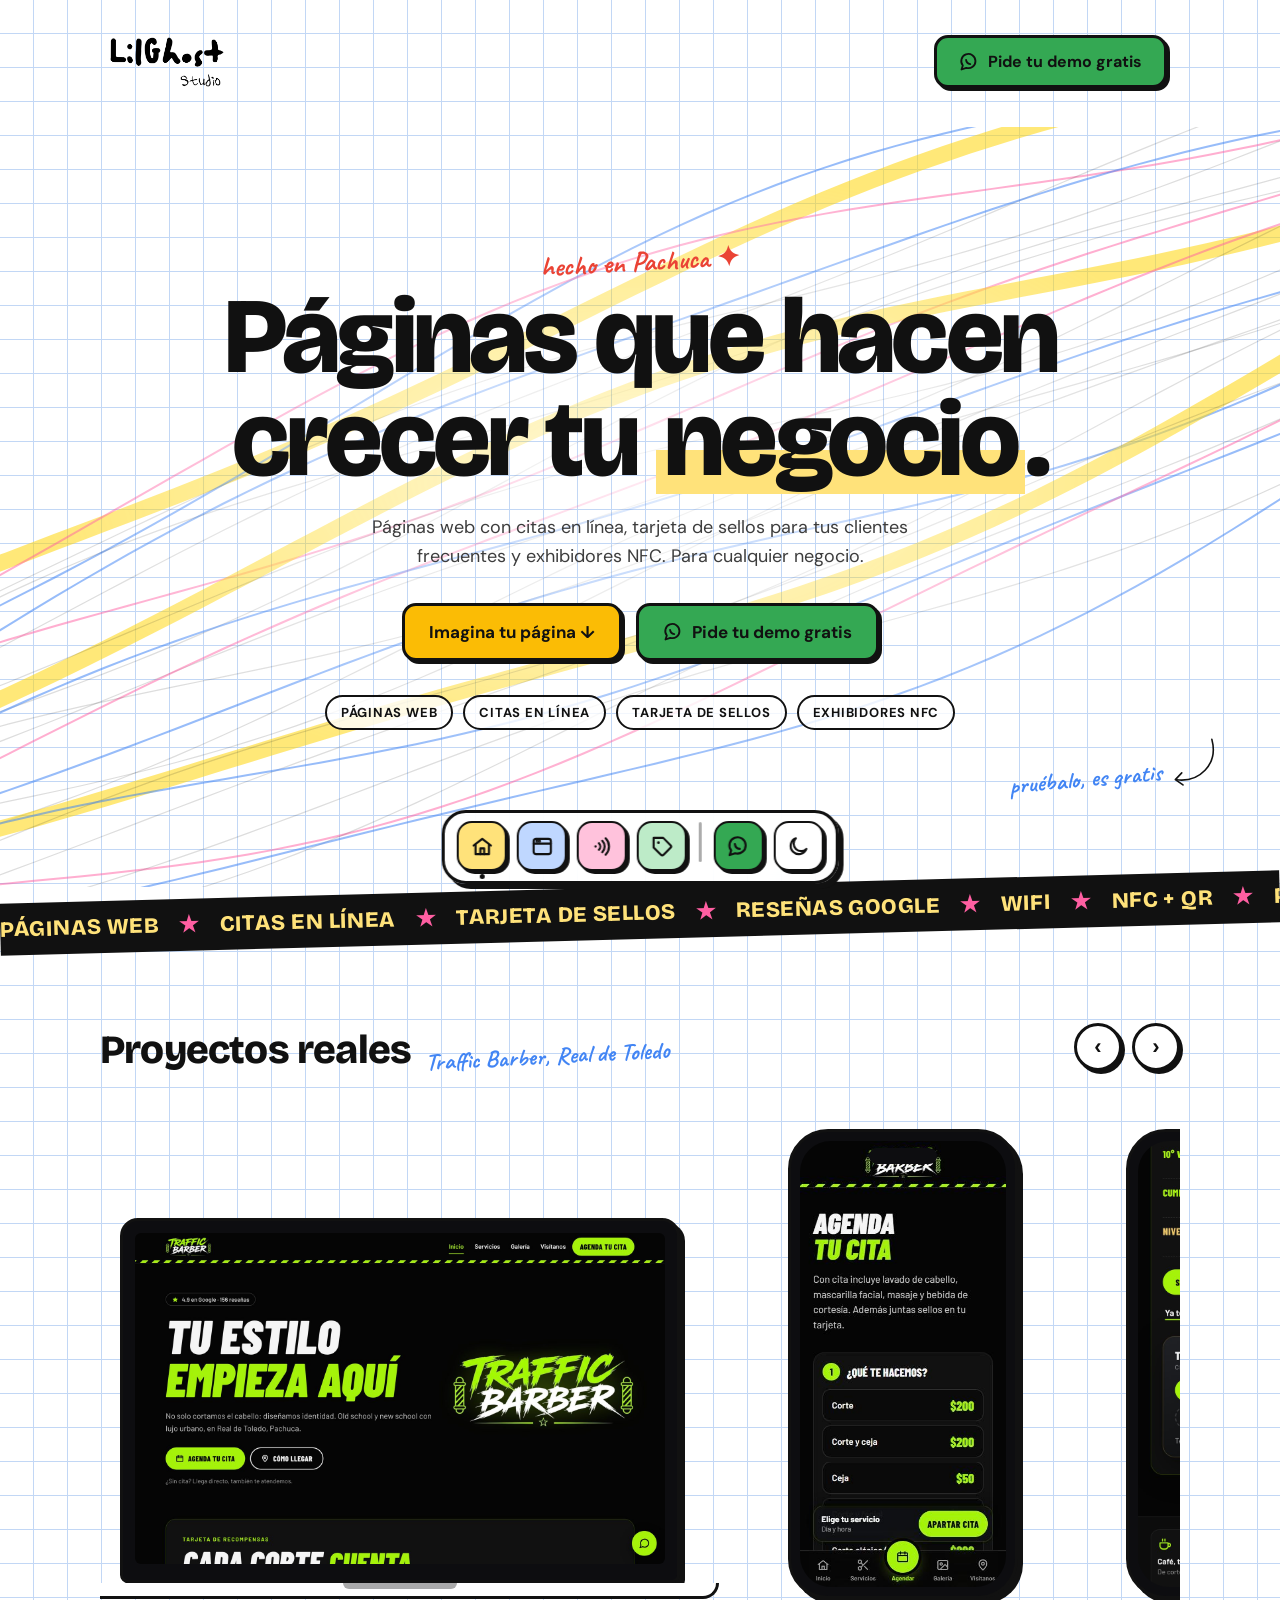
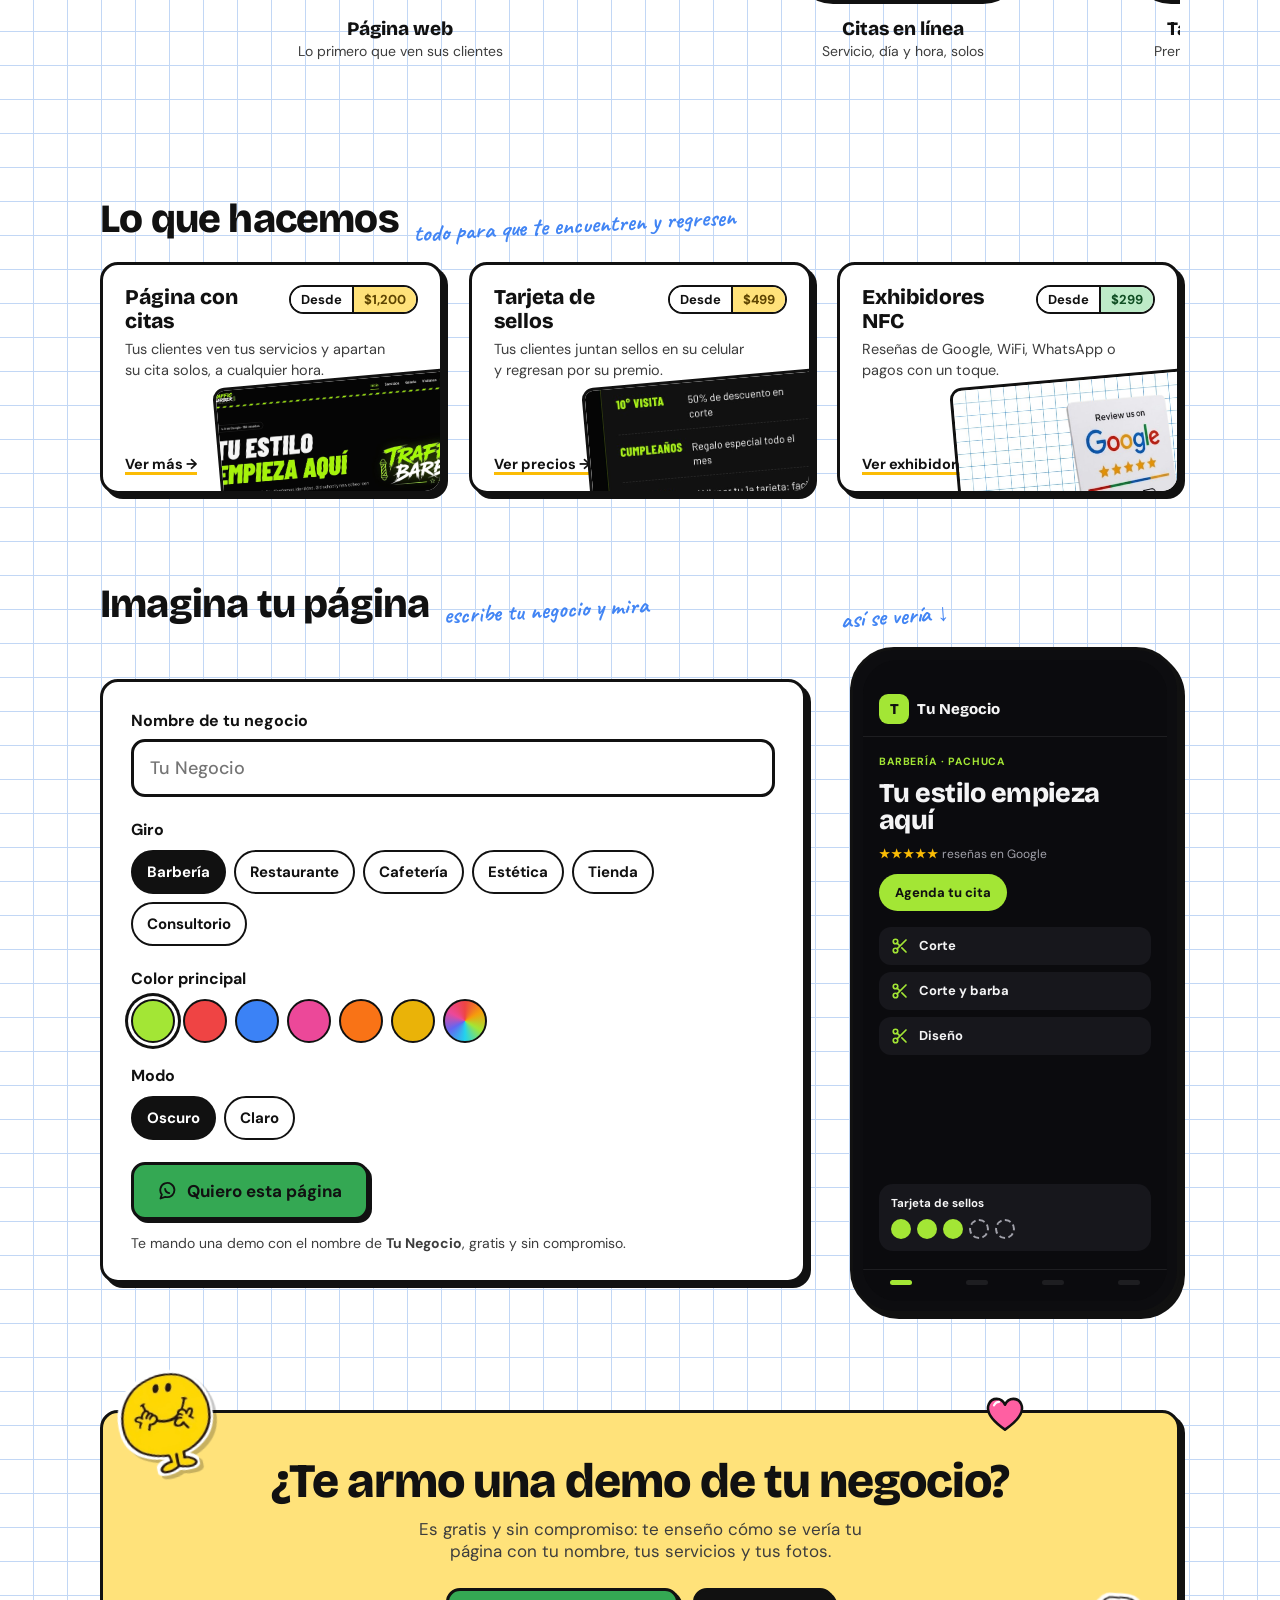
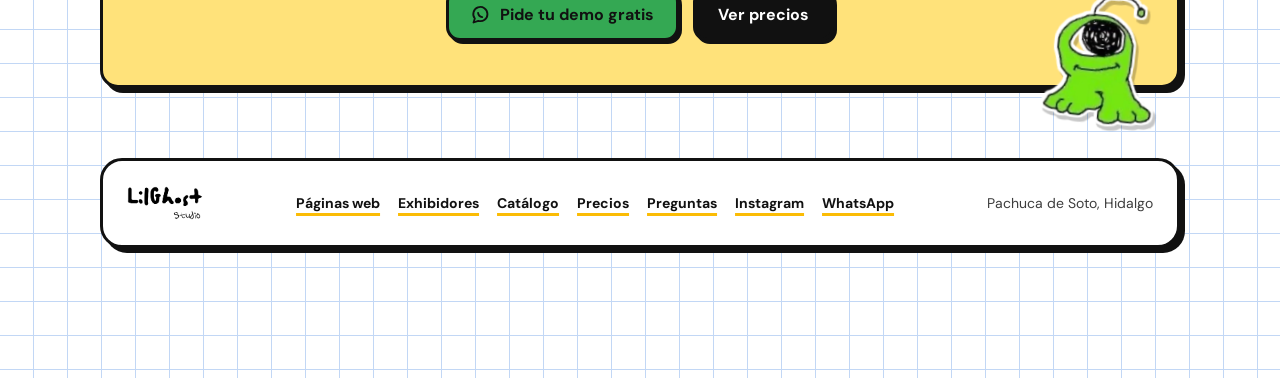
==== commit 25830777: "Inicio premium con alma de cuaderno: portada animada, proyectos en mockups y configurador - Portada:" ====
--- a/index.html
+++ b/index.html
@@ -9,7 +9,7 @@
   (function(){ var t; try{ t = localStorage.getItem('lg-tema'); }catch(e){}
     document.documentElement.dataset.theme = t || (matchMedia('(prefers-color-scheme: dark)').matches ? 'dark' : 'light'); })();
 </script>
-<title>LilGhost Studio — Páginas web, citas en línea y tarjetas NFC para negocios</title>
+<title>LilGhost Studio — Páginas web que hacen crecer tu negocio</title>
 <meta name="description" content="Páginas web con citas en línea, tarjetas de recompensas y exhibidores NFC para negocios de Pachuca. Precios claros y demo gratis.">
 <link rel="icon" href="img/fantasma.svg" type="image/svg+xml">
 <link rel="preconnect" href="https://fonts.googleapis.com">
@@ -18,130 +18,191 @@
 <link rel="stylesheet" href="estilos.css">
 
 <style>
-  /* ---------- Hero ---------- */
-  .hero{
-    position:relative;
-    display:grid;
-    grid-template-columns:1fr 1.05fr;
-    gap:40px;
-    align-items:center;
-    padding:10px 0 70px;
-  }
-  .hero-tag{
-    display:inline-block;
-    font-size:26px;
-    color:var(--red);
-    transform:rotate(-4deg);
-    margin-bottom:10px;
-  }
-  .hero h1{font-size:clamp(42px,5.8vw,68px); margin-bottom:22px;}
-  .hero .lead{margin:0 0 30px;}
-  .hero-actions{position:relative; display:flex; gap:14px; flex-wrap:wrap;}
-  .hero-note{
-    display:flex; align-items:flex-start; gap:6px;
-    margin:12px 0 0 34px;
-    font-size:25px; color:var(--blue);
-    transform:rotate(-3deg);
-  }
-  .hero-note img{filter:var(--logo-filter); width:70px; transform:scaleY(-1) rotate(-12deg); margin-top:-6px;}
-
-
-  /* ---------- Mockup: navegador + celular ---------- */
-  .mock{position:relative; padding:0 46px 56px 0;}
-  .browser{position:relative; background:var(--paper); border:var(--border); border-radius:16px; box-shadow:var(--shadow); overflow:hidden; transform:rotate(-1.5deg);}
-  .browser-bar{display:flex; align-items:center; gap:7px; padding:9px 12px; border-bottom:var(--border); background:var(--yellow-soft);}
-  .browser-bar i{width:12px; height:12px; border-radius:50%; border:2px solid #111; background:#fff;}
-  .browser-bar i:nth-child(1){background:#FF5FA2;} .browser-bar i:nth-child(2){background:#FBBC05;} .browser-bar i:nth-child(3){background:#34A853;}
-  .browser-bar span{flex:1; margin-left:8px; padding:3px 10px; background:#fff; border:2px solid #111; border-radius:8px; font-size:12px; font-weight:700; color:#111; white-space:nowrap; overflow:hidden; text-overflow:ellipsis;}
-  .browser img{display:block; width:100%; height:auto; aspect-ratio:16/10; object-fit:cover; object-position:top;}
-  .mock-phone{position:absolute; right:0; bottom:0; width:25%; padding:7px; background:#111; border:3px solid #111; border-radius:26px; box-shadow:var(--shadow); transform:rotate(5deg);}
-  .mock-phone img{display:block; width:100%; height:auto; aspect-ratio:9/19.5; object-fit:cover; object-position:top; border-radius:19px;}
-  .tilt-grid .tilt-card{height:262px;}
-  .tilt-grid .tilt-card .tilt-img{top:142px;}
-  .tilt-grid .tilt-card .tilt-img-tall{width:130px; aspect-ratio:9/16; right:20px; top:128px;}
-
-  /* ---------- Proyecto ---------- */
-  .project{display:grid; grid-template-columns:1.1fr 1fr; gap:36px; align-items:center; padding:34px; margin-bottom:90px;}
-  .project-media{position:relative; padding:0 34px 44px 0;}
-  .project-shot{display:block; border:var(--border); border-radius:14px; overflow:hidden; box-shadow:var(--shadow); transform:rotate(-1deg); transition:transform .2s ease;}
-  .project-shot:hover{transform:rotate(0) scale(1.02);}
-  .project-shot img{display:block; width:100%; height:auto; aspect-ratio:16/10; object-fit:cover; object-position:top;}
-  .project-phone{width:28%;}
-  .project .kicker{font-size:24px; color:var(--blue); display:inline-block; transform:rotate(-3deg);}
-  .project h3{font-size:clamp(28px,3.6vw,38px); margin:6px 0 12px;}
-  .project p{margin:0 0 18px; font-size:15.5px; line-height:1.6; color:var(--ink-soft);}
-  .chips{display:flex; flex-wrap:wrap; gap:8px; margin:0 0 24px; padding:0; list-style:none;}
-  .chips li{padding:6px 12px; border:2.5px solid var(--ink); border-radius:999px; font-size:13.5px; font-weight:700; background:var(--paper);}
-  .chips li:nth-child(3n+1){background:var(--yellow-soft); color:var(--on-pastel);}
-
-  /* ---------- Cinta ---------- */
-  .tape{
+  /* ---------- Portada con trazos animados ---------- */
+  .hero-x{
     position:relative;
     left:50%; width:100vw; margin-left:-50vw;
-    background:var(--ink);
-    color:var(--tape-text);
-    border-top:3px solid var(--ink); border-bottom:3px solid var(--ink);
-    transform:rotate(-1.5deg);
+    min-height:min(86vh, 760px);
+    display:flex; align-items:center; justify-content:center;
+    padding:30px 20px 70px;
+    margin-top:-16px;
+    text-align:center;
     overflow:hidden;
-    margin-bottom:80px;
-  }
-  .tape-track{
-    display:flex; width:max-content;
-    animation:marquee 26s linear infinite;
-  }
-  .tape span{
-    font-family:'Bricolage Grotesque',sans-serif; font-weight:800;
-    font-size:24px; letter-spacing:.02em; text-transform:uppercase;
-    padding:14px 0; white-space:nowrap;
-  }
+  }
+  .hero-x canvas.trazos{
+    position:absolute; inset:0; width:100%; height:100%;
+    -webkit-mask-image:radial-gradient(ellipse 60% 52% at 50% 46%, rgba(0,0,0,.28), #000 78%);
+    mask-image:radial-gradient(ellipse 60% 52% at 50% 46%, rgba(0,0,0,.28), #000 78%);
+    pointer-events:none;
+  }
+  .hero-in{position:relative; z-index:1; max-width:980px;}
+  .hero-kicker{display:inline-block; font-size:28px; color:var(--red); transform:rotate(-3deg); margin-bottom:6px;}
+  .hero-x h1{
+    font-size:clamp(46px, 8.4vw, 108px);
+    letter-spacing:-0.035em;
+    line-height:.96;
+    margin:0 0 22px;
+  }
+  .hero-x .lead{margin:0 auto 32px; max-width:600px; font-size:18px;}
+  .hero-x .hero-actions{display:flex; gap:14px; justify-content:center; flex-wrap:wrap;}
+  .hero-x .btn{padding:15px 24px; font-size:17px;}
+  .chips-h{display:flex; flex-wrap:wrap; justify-content:center; gap:10px; margin:34px 0 0; padding:0; list-style:none;}
+  .chips-h li{
+    padding:7px 14px;
+    border:2px solid var(--ink); border-radius:999px;
+    background:color-mix(in srgb, var(--paper) 80%, transparent);
+    font-size:13px; font-weight:700; letter-spacing:.06em; text-transform:uppercase;
+  }
+  .hero-nota{
+    position:absolute; z-index:1; right:max(4vw, 20px); bottom:96px;
+    display:flex; align-items:flex-end; gap:4px;
+    font-size:24px; color:var(--blue); transform:rotate(-5deg);
+  }
+  .hero-nota img{width:64px; filter:var(--logo-filter); transform:scaleX(-1) rotate(30deg);}
+
+  /* ---------- Proyectos en mockups ---------- */
+  .carrusel{position:relative; margin-bottom:96px;}
+  .car-head{display:flex; align-items:flex-end; justify-content:space-between; gap:16px; flex-wrap:wrap; margin-bottom:22px;}
+  .car-head .section-head{margin:0;}
+  .car-btns{display:flex; gap:10px;}
+  .car-btns button{
+    width:48px; height:48px; border-radius:50%;
+    border:var(--border); background:var(--paper); color:var(--ink);
+    box-shadow:var(--shadow-sm); cursor:pointer;
+    font-size:22px; font-weight:700; line-height:1;
+  }
+  .car-btns button:disabled{opacity:.35; cursor:default; box-shadow:none;}
+  .pista{
+    display:flex; gap:28px; align-items:flex-end;
+    overflow-x:auto; scroll-snap-type:x mandatory; scroll-padding:0 20px;
+    padding:20px 4px 26px;
+    scrollbar-width:none;
+  }
+  .pista::-webkit-scrollbar{display:none;}
+  .slide{flex:none; scroll-snap-align:start; display:flex; flex-direction:column; align-items:center; gap:18px;}
+  .slide figcaption{text-align:center;}
+  .slide figcaption b{display:block; font-family:'Bricolage Grotesque',sans-serif; font-weight:800; font-size:19px;}
+  .slide figcaption span{font-size:14px; color:var(--ink-soft);}
+  /* Laptop */
+  .laptop{width:min(78vw, 560px);}
+  .laptop .pantalla{
+    background:#0d0d10; border:3px solid var(--ink); border-radius:18px 18px 8px 8px;
+    padding:12px 12px 16px; box-shadow:var(--shadow);
+  }
+  .laptop .pantalla img{display:block; width:100%; height:auto; aspect-ratio:16/10; object-fit:cover; object-position:top; border-radius:6px;}
+  .laptop .base{height:16px; margin:0 -7%; background:var(--paper); border:3px solid var(--ink); border-top:0; border-radius:0 0 18px 18px; position:relative;}
+  .laptop .base::before{content:""; position:absolute; left:50%; top:0; width:18%; height:6px; margin-left:-9%; background:var(--ink); border-radius:0 0 8px 8px; opacity:.35;}
+  /* Celular */
+  .cel{width:min(56vw, 230px); padding:9px; background:#0d0d10; border:3px solid var(--ink); border-radius:40px; box-shadow:var(--shadow); position:relative;}
+  .cel::before{content:""; position:absolute; top:16px; left:50%; width:30%; height:16px; margin-left:-15%; background:#0d0d10; border-radius:10px; z-index:2;}
+  .cel img{display:block; width:100%; height:auto; aspect-ratio:375/812; object-fit:cover; object-position:top; border-radius:31px;}
+  .slide-cta .cel{background:var(--yellow-soft); display:flex;}
+  .slide-cta .cel::before{display:none;}
+  .cta-pantalla{aspect-ratio:375/812; width:100%; border-radius:31px; background:var(--paper); border:2.5px dashed var(--ink); display:flex; flex-direction:column; align-items:center; justify-content:center; gap:14px; padding:20px; text-align:center;}
+  .cta-pantalla img{width:64px; aspect-ratio:auto; filter:var(--logo-filter);}
+  .cta-pantalla p{margin:0; font-family:'Bricolage Grotesque',sans-serif; font-weight:800; font-size:22px; line-height:1.1;}
+
+  /* ---------- Configurador ---------- */
+  #configurador{margin-bottom:96px; scroll-margin-top:20px;}
+  .cfg{display:grid; grid-template-columns:1fr minmax(260px, 330px); gap:44px; align-items:center;}
+  .cfg-panel{padding:28px; display:grid; gap:22px;}
+  .cfg-panel label.campo{display:grid; gap:8px; font-weight:700;}
+  .cfg-panel input[type=text]{
+    font:500 18px 'DM Sans',sans-serif; padding:14px 16px;
+    border:var(--border); border-radius:14px; background:var(--bg); color:var(--ink);
+  }
+  .cfg-panel fieldset{border:0; margin:0; padding:0; display:grid; gap:10px;}
+  .cfg-panel legend{font-weight:700; padding:0; margin-bottom:10px;}
+  .opciones{display:flex; flex-wrap:wrap; gap:8px;}
+  .opciones input{position:absolute; opacity:0; width:1px; height:1px;}
+  .opciones label{
+    display:inline-flex; align-items:center; gap:8px; min-height:44px;
+    padding:8px 14px; border:2.5px solid var(--ink); border-radius:999px;
+    background:var(--paper); font-weight:700; font-size:15px; cursor:pointer;
+    transition:background .15s ease, transform .1s ease;
+  }
+  .opciones input:checked + label{background:var(--ink); color:var(--on-ink);}
+  .opciones input:focus-visible + label{outline:3px solid var(--blue); outline-offset:3px;}
+  .swatches label{width:44px; height:44px; padding:0; justify-content:center; border-radius:50%; background:var(--sw);}
+  .swatches input:checked + label{background:var(--sw); box-shadow:0 0 0 3px var(--paper), 0 0 0 6px var(--ink);}
+  .swatches .libre{position:relative; overflow:hidden; background:conic-gradient(#EF4444,#F59E0B,#A3E635,#22D3EE,#6366F1,#EC4899,#EF4444);}
+  .swatches .libre input[type=color]{position:absolute; inset:0; width:100%; height:100%; opacity:0; cursor:pointer; border:0; padding:0;}
+  .cfg-panel .btn-green{justify-self:start; padding:15px 24px; font-size:17px;}
+  .cfg-nota{margin:-8px 0 0; font-size:14px; color:var(--ink-soft);}
+
+  /* Vista previa en celular */
+  .cfg-vista{position:relative;}
+  .cfg-vista .hand{position:absolute; top:-46px; left:-10px; font-size:24px; color:var(--blue); transform:rotate(-4deg); white-space:nowrap;}
+  .cfg-phone{
+    --acento:#A3E635; --sobre-acento:#111;
+    --f:#0B0B0E; --t:#F4F4F5; --t2:#A1A1AA; --c:#17171C; --l:rgba(255,255,255,.08);
+    padding:10px; background:#0d0d10; border:3px solid var(--ink); border-radius:44px; box-shadow:var(--shadow);
+    transition:transform .3s ease;
+  }
+  .cfg-phone[data-modo="claro"]{--f:#FFFFFF; --t:#111114; --t2:#5B5B66; --c:#F2F2F5; --l:rgba(0,0,0,.08);}
+  .cfg-screen{
+    aspect-ratio:9/19; border-radius:34px; overflow:hidden; background:var(--f); color:var(--t);
+    display:flex; flex-direction:column; font-family:'DM Sans',sans-serif; position:relative;
+    transition:background .3s ease, color .3s ease;
+  }
+  .cfg-top{display:flex; align-items:center; gap:8px; padding:34px 16px 12px; border-bottom:1px solid var(--l);}
+  .cfg-ini{width:30px; height:30px; border-radius:9px; background:var(--acento); color:var(--sobre-acento); display:flex; align-items:center; justify-content:center; font:800 15px 'Bricolage Grotesque',sans-serif; flex:none;}
+  .cfg-nom{font:800 15px 'Bricolage Grotesque',sans-serif; white-space:nowrap; overflow:hidden; text-overflow:ellipsis;}
+  .cfg-body{padding:18px 16px; display:flex; flex-direction:column; gap:12px; flex:1;}
+  .cfg-giro-tag{align-self:flex-start; font-size:10.5px; font-weight:700; letter-spacing:.08em; text-transform:uppercase; color:var(--acento); }
+  .cfg-phone[data-modo="claro"] .cfg-giro-tag{color:var(--t);}
+  .cfg-titulo{margin:0; font:800 27px/1 'Bricolage Grotesque',sans-serif; letter-spacing:-.02em;}
+  .cfg-stars{font-size:12px; color:var(--t2);}
+  .cfg-stars b{color:#FBBC05; letter-spacing:1px;}
+  .cfg-cta{align-self:flex-start; padding:10px 16px; border-radius:999px; background:var(--acento); color:var(--sobre-acento); font-weight:800; font-size:13px;}
+  .cfg-serv{list-style:none; margin:4px 0 0; padding:0; display:grid; gap:7px;}
+  .cfg-serv li{display:flex; align-items:center; gap:10px; padding:10px 12px; background:var(--c); border-radius:12px; font-size:13px; font-weight:700;}
+  .cfg-serv svg{width:18px; height:18px; color:var(--acento); flex:none;}
+  .cfg-phone[data-modo="claro"] .cfg-serv svg{color:var(--t);}
+  .cfg-sellos{margin-top:auto; padding:12px; border-radius:14px; background:var(--c); font-size:11.5px; font-weight:700;}
+  .cfg-sellos .dots{display:flex; gap:6px; margin-top:8px;}
+  .cfg-sellos .dots i{width:20px; height:20px; border-radius:50%; border:2px dashed var(--t2);}
+  .cfg-sellos .dots i.on{background:var(--acento); border:0;}
+  .cfg-tabs{display:flex; justify-content:space-around; padding:10px 0 16px; border-top:1px solid var(--l);}
+  .cfg-tabs i{width:22px; height:5px; border-radius:3px; background:var(--l);}
+  .cfg-tabs i.on{background:var(--acento);}
+
+  /* ---------- Llamado final ---------- */
+  .cta-box{position:relative; padding:44px 36px; background:var(--yellow-soft); color:var(--on-pastel); text-align:center; overflow:visible;}
+  .cta-box h2{font-size:clamp(30px,4.6vw,48px); margin-bottom:12px;}
+  .cta-box p{margin:0 auto 26px; font-size:17px; max-width:460px; color:var(--on-pastel-soft);}
+  .cta-box .hero-actions{display:flex; gap:14px; flex-wrap:wrap; justify-content:center;}
+  :root[data-theme="dark"] .cta-box .btn-dark{background:#111; color:#fff;}
+
+  /* ---------- Cinta ---------- */
+  .tape{position:relative; left:50%; width:100vw; margin-left:-50vw; background:var(--ink); color:var(--tape-text); transform:rotate(-1.5deg); overflow:hidden; margin-bottom:84px;}
+  .tape-track{display:flex; width:max-content; animation:marquee 30s linear infinite;}
+  .tape span{font-family:'Bricolage Grotesque',sans-serif; font-weight:800; font-size:22px; letter-spacing:.02em; text-transform:uppercase; padding:13px 0; white-space:nowrap;}
   .tape b{color:var(--pink); padding:0 20px;}
   @keyframes marquee{to{transform:translateX(-50%);}}
 
-  /* ---------- Llamado final ---------- */
-  .cta-box{
-    position:relative;
-    padding:44px 36px;
-    background:var(--yellow-soft);
-    color:var(--on-pastel);
-    text-align:center;
-    overflow:visible;
-  }
-  .cta-box h2{font-size:clamp(30px,4.6vw,48px); margin-bottom:12px;}
-  .cta-box p{margin:0 auto 26px; font-size:17px; max-width:460px; color:var(--on-pastel-soft);}
-  .cta-box .hero-actions{justify-content:center;}
-
   @media (max-width:860px){
-    .demo{--s:1.05; height:420px;}
-    .hero{grid-template-columns:1fr; gap:30px;}
-    .mock{max-width:560px; width:100%; margin:0 auto;}
-    .project{grid-template-columns:1fr; padding:22px;}
-    .steps{grid-template-columns:1fr;}
-    .prices{grid-template-columns:1fr; gap:30px;}
-    .price-info{grid-template-columns:1fr;}
-    .price-top{transform:none;}
+    .cfg{grid-template-columns:1fr; gap:64px;}
+    .cfg-vista{max-width:250px; width:100%; margin:30px auto 0; order:-1;}
+    .hero-nota{display:none;}
   }
   @media (max-width:640px){
-    .demo{height:330px; --s:.68; margin-bottom:26px;}
-    .demo-scene{perspective:900px;}
-    .demo-caption{left:14px; bottom:14px;}
-    .demo-caption span{font-size:19px;}
-    .mock{padding:0 30px 40px 0;}
-    .mock-phone{border-radius:18px; padding:5px;}
-    .mock-phone img{border-radius:13px;}
-    .prices, .project, #precios .offer{margin-bottom:64px;}
-    .price-note{margin-bottom:64px;}
-    .tape span{font-size:19px;}
+    .hero-x{min-height:auto; padding:30px 16px 64px;}
+    .hero-x .lead{font-size:16.5px;}
+    .hero-x h1{font-size:clamp(40px,11.5vw,54px);}
+    .hero-x h1 br{display:none;}
+    .hero-x .btn{width:100%; max-width:340px;}
+    .chips-h{gap:8px; margin-top:26px;}
+    .chips-h li{font-size:11.5px; padding:6px 11px;}
+    .car-btns{display:none;}
+    .carrusel, #configurador{margin-bottom:72px;}
+    .pista{gap:20px;}
+    .cfg-panel{padding:20px;}
+    .tape span{font-size:18px;}
     .tape{margin-bottom:60px;}
-    .steps, .uses{margin-bottom:64px;}
     .cta-box{padding:34px 20px;}
   }
   @media (prefers-reduced-motion: reduce){
-    .demo *, .demo ~ .steps .step, .demo ~ .steps .step .n{animation:none !important;}
-    .phone{transform:translate3d(60px,150px,105px) rotateZ(32deg) rotateX(-58deg) scale(.85);}
-    .phone-shadow{opacity:.22; transform:scale(.9) translate(60px,150px);}
-    .scr-home{opacity:0;}
-    .scr-review, .thanks, .demo-caption .c3{opacity:1;}
-    .scr-review .stars span{color:#FBBC05;}
     .tape-track{animation:none;}
   }
 </style>
@@ -155,28 +216,21 @@
     <a class="btn btn-green header-cta" href="https://wa.me/527711948929?text=Hola%2C%20quiero%20una%20demo%20gratis%20de%20una%20p%C3%A1gina%20para%20mi%20negocio." target="_blank" rel="noopener"><svg viewBox="0 0 24 24" fill="none" stroke="currentColor" stroke-width="2.2" stroke-linecap="round" stroke-linejoin="round" aria-hidden="true"><path d="M3 21l1.6-4.8A8.5 8.5 0 1 1 8.7 19L3 21z"/><path d="M8.5 9.5c.3 2.5 2.5 4.7 5 5"/></svg>Pide tu demo gratis</a>
   </header>
 
-  <section class="hero">
-    <img class="doodle float hide-mobile" src="img/chispa.svg" alt="" style="width:38px; left:-26px; top:-10px;">
-    <div>
-      <span class="hero-tag hand">¡hola, negocio! 👋</span>
-      <h1 class="display">Tu negocio, <span class="marker">en línea</span> y sin complicaciones.</h1>
-      <p class="lead">Páginas web con citas en línea, tarjetas de recompensas para tus clientes frecuentes y exhibidores NFC para reseñas, WiFi y pagos. Hecho en Pachuca, para cualquier negocio.</p>
+  <section class="hero-x" aria-labelledby="titulo">
+    <canvas class="trazos" aria-hidden="true"></canvas>
+    <div class="hero-in">
+      <span class="hero-kicker hand">hecho en Pachuca ✦</span>
+      <h1 class="display" id="titulo">Páginas que hacen <br>crecer tu <span class="marker">negocio</span>.</h1>
+      <p class="lead">Páginas web con citas en línea, tarjeta de sellos para tus clientes frecuentes y exhibidores NFC. Para cualquier negocio.</p>
       <div class="hero-actions">
-        <a class="btn btn-green" href="https://wa.me/527711948929?text=Hola%2C%20quiero%20una%20demo%20gratis%20de%20una%20p%C3%A1gina%20para%20mi%20negocio." target="_blank" rel="noopener"><svg viewBox="0 0 24 24" fill="none" stroke="currentColor" stroke-width="2.2" stroke-linecap="round" stroke-linejoin="round"><path d="M3 21l1.6-4.8A8.5 8.5 0 1 1 8.7 19L3 21z"/><path d="M8.5 9.5c.3 2.5 2.5 4.7 5 5"/></svg>Pide tu demo gratis</a>
-        <a class="btn" href="precios.html">Ver precios</a>
+        <a class="btn btn-yellow" href="#configurador">Imagina tu página ↓</a>
+        <a class="btn btn-green" href="https://wa.me/527711948929?text=Hola%2C%20quiero%20una%20demo%20gratis%20de%20una%20p%C3%A1gina%20para%20mi%20negocio." target="_blank" rel="noopener"><svg viewBox="0 0 24 24" fill="none" stroke="currentColor" stroke-width="2.2" stroke-linecap="round" stroke-linejoin="round" aria-hidden="true"><path d="M3 21l1.6-4.8A8.5 8.5 0 1 1 8.7 19L3 21z"/><path d="M8.5 9.5c.3 2.5 2.5 4.7 5 5"/></svg>Pide tu demo gratis</a>
       </div>
-      <div class="hero-note hand"><img src="img/flecha.svg" alt="">te la armo con el nombre de tu negocio</div>
-    </div>
-
-    <div class="mock">
-      <img class="doodle wiggle" src="img/estrella.svg" alt="" style="width:76px; left:-26px; bottom:6px; z-index:5;">
-      <img class="doodle float" src="img/fantasma.svg" alt="" style="width:60px; right:-14px; top:-30px; z-index:5;">
-      <div class="browser">
-        <div class="browser-bar"><i></i><i></i><i></i><span>lilghost99.github.io/Traffic-Barber</span></div>
-        <img src="img/proyectos/traffic-compu.jpg" alt="Página de Traffic Barber hecha por LilGhost Studio, vista en computadora" width="1600" height="1000">
-      </div>
-      <div class="mock-phone"><img src="img/proyectos/traffic-tarjeta.jpg" alt="Tarjeta de recompensas de Traffic Barber en el celular" width="585" height="1266"></div>
-    </div>
+      <ul class="chips-h" aria-label="Lo que hacemos">
+        <li>Páginas web</li><li>Citas en línea</li><li>Tarjeta de sellos</li><li>Exhibidores NFC</li>
+      </ul>
+    </div>
+    <div class="hero-nota hand" aria-hidden="true">pruébalo, es gratis<img src="img/flecha.svg" alt=""></div>
   </section>
 
   <div class="tape" aria-hidden="true">
@@ -185,6 +239,41 @@
       <span>Páginas web<b>★</b>Citas en línea<b>★</b>Tarjeta de sellos<b>★</b>Reseñas Google<b>★</b>WiFi<b>★</b>NFC + QR<b>★</b></span>
     </div>
   </div>
+
+  <section class="carrusel" id="proyectos" aria-labelledby="t-proyectos">
+    <div class="car-head">
+      <div class="section-head">
+        <h2 class="display" id="t-proyectos">Proyectos reales</h2>
+        <span class="hand">Traffic Barber, Real de Toledo</span>
+      </div>
+      <div class="car-btns">
+        <button class="car-prev" type="button" aria-label="Proyecto anterior">‹</button>
+        <button class="car-next" type="button" aria-label="Proyecto siguiente">›</button>
+      </div>
+    </div>
+    <div class="pista" tabindex="0" aria-label="Capturas del proyecto Traffic Barber, desliza para ver más">
+      <figure class="slide">
+        <div class="laptop"><div class="pantalla"><img src="img/proyectos/traffic-compu.jpg" alt="Página de inicio de Traffic Barber en computadora" width="1600" height="1000"></div><div class="base"></div></div>
+        <figcaption><b>Página web</b><span>Lo primero que ven sus clientes</span></figcaption>
+      </figure>
+      <figure class="slide">
+        <div class="cel"><img src="img/proyectos/traffic-cel-citas.jpg" alt="Pantalla para agendar cita en Traffic Barber" loading="lazy" width="375" height="812"></div>
+        <figcaption><b>Citas en línea</b><span>Servicio, día y hora, solos</span></figcaption>
+      </figure>
+      <figure class="slide">
+        <div class="cel"><img src="img/proyectos/traffic-tarjeta.jpg" alt="Tarjeta de sellos de Traffic Barber en el celular" loading="lazy" width="585" height="1266"></div>
+        <figcaption><b>Tarjeta de sellos</b><span>Premios para que regresen</span></figcaption>
+      </figure>
+      <figure class="slide">
+        <div class="cel"><img src="img/proyectos/traffic-cel-registro.jpg" alt="Registro de cliente frecuente de Traffic Barber" loading="lazy" width="375" height="812"></div>
+        <figcaption><b>Registro en 30 segundos</b><span>Con su cumpleaños para regalarle algo</span></figcaption>
+      </figure>
+      <figure class="slide slide-cta">
+        <div class="cel"><div class="cta-pantalla"><img src="img/fantasma.svg" alt=""><p>Tu negocio<br>aquí</p><a class="btn btn-dark" href="#configurador">Imagínala</a></div></div>
+        <figcaption><b>El siguiente</b><span>¿Tu negocio?</span></figcaption>
+      </figure>
+    </div>
+  </section>
 
   <section>
     <div class="section-head">
@@ -225,29 +314,42 @@
     </div>
   </section>
 
-  <section id="proyecto">
+  <section id="configurador" aria-labelledby="t-cfg">
     <div class="section-head">
-      <h2 class="display">Proyecto real</h2>
-      <img src="img/garabato.svg" alt="" style="width:100px; margin-bottom:8px;">
-    </div>
-    <div class="project sticker">
-      <div class="project-media">
-        <a class="project-shot" href="https://lilghost99.github.io/Traffic-Barber/" target="_blank" rel="noopener">
-          <img src="img/proyectos/traffic-compu.jpg" alt="Inicio de la página de Traffic Barber en computadora" loading="lazy" width="1600" height="1000">
-        </a>
-        <div class="mock-phone project-phone"><img src="img/proyectos/traffic-cel.jpg" alt="Página de Traffic Barber en el celular" width="585" height="1266"></div>
-      </div>
-      <div>
-        <span class="kicker hand">barbería · Real de Toledo, Pachuca</span>
-        <h3 class="display">Traffic Barber</h3>
-        <p>Sus clientes apartan cita en línea, juntan sellos en su celular y llegan con Google Maps. El dueño ve citas y sellos desde su panel.</p>
-        <ul class="chips">
-          <li>Citas en línea</li>
-          <li>Tarjeta de recompensas</li>
-          <li>Panel para el dueño</li>
-          <li>Reseñas de Google</li>
-        </ul>
-        <a class="btn btn-yellow" href="https://lilghost99.github.io/Traffic-Barber/" target="_blank" rel="noopener">Ver la página →</a>
+      <h2 class="display" id="t-cfg">Imagina tu página</h2>
+      <span class="hand">escribe tu negocio y mira</span>
+    </div>
+    <div class="cfg">
+      <form class="cfg-panel sticker" onsubmit="return false">
+        <label class="campo" for="cfg-nombre">Nombre de tu negocio
+          <input type="text" id="cfg-nombre" maxlength="28" placeholder="Tu Negocio" autocomplete="organization">
+        </label>
+        <fieldset><legend>Giro</legend><div class="opciones"><input type="radio" name="cfg-giro" id="cfg-giro-barberia" value="barberia" checked><label for="cfg-giro-barberia">Barbería</label><input type="radio" name="cfg-giro" id="cfg-giro-restaurante" value="restaurante"><label for="cfg-giro-restaurante">Restaurante</label><input type="radio" name="cfg-giro" id="cfg-giro-cafeteria" value="cafeteria"><label for="cfg-giro-cafeteria">Cafetería</label><input type="radio" name="cfg-giro" id="cfg-giro-estetica" value="estetica"><label for="cfg-giro-estetica">Estética</label><input type="radio" name="cfg-giro" id="cfg-giro-tienda" value="tienda"><label for="cfg-giro-tienda">Tienda</label><input type="radio" name="cfg-giro" id="cfg-giro-consultorio" value="consultorio"><label for="cfg-giro-consultorio">Consultorio</label></div></fieldset>
+        <fieldset><legend>Color principal</legend><div class="opciones swatches"><input type="radio" name="cfg-color" id="cfg-color-A3E635" value="#A3E635" checked><label for="cfg-color-A3E635" style="--sw:#A3E635;" title="Verde neón"><span class="sr-only">Verde neón</span></label><input type="radio" name="cfg-color" id="cfg-color-EF4444" value="#EF4444"><label for="cfg-color-EF4444" style="--sw:#EF4444;" title="Rojo"><span class="sr-only">Rojo</span></label><input type="radio" name="cfg-color" id="cfg-color-3B82F6" value="#3B82F6"><label for="cfg-color-3B82F6" style="--sw:#3B82F6;" title="Azul"><span class="sr-only">Azul</span></label><input type="radio" name="cfg-color" id="cfg-color-EC4899" value="#EC4899"><label for="cfg-color-EC4899" style="--sw:#EC4899;" title="Rosa"><span class="sr-only">Rosa</span></label><input type="radio" name="cfg-color" id="cfg-color-F97316" value="#F97316"><label for="cfg-color-F97316" style="--sw:#F97316;" title="Naranja"><span class="sr-only">Naranja</span></label><input type="radio" name="cfg-color" id="cfg-color-EAB308" value="#EAB308"><label for="cfg-color-EAB308" style="--sw:#EAB308;" title="Dorado"><span class="sr-only">Dorado</span></label><input type="radio" name="cfg-color" id="cfg-color-x" value="#7C3AED"><label for="cfg-color-x" class="libre" title="Otro color"><span class="sr-only">Otro color</span><input type="color" id="cfg-color-libre" value="#7C3AED" aria-label="Elegir otro color"></label></div></fieldset>
+        <fieldset><legend>Modo</legend><div class="opciones"><input type="radio" name="cfg-modo" id="cfg-modo-oscuro" value="oscuro" checked><label for="cfg-modo-oscuro">Oscuro</label><input type="radio" name="cfg-modo" id="cfg-modo-claro" value="claro"><label for="cfg-modo-claro">Claro</label></div></fieldset>
+        <a class="btn btn-green" id="cfg-pedir" href="https://wa.me/527711948929?text=Hola%2C%20quiero%20una%20demo%20gratis%20de%20una%20p%C3%A1gina%20para%20mi%20negocio." target="_blank" rel="noopener"><svg viewBox="0 0 24 24" fill="none" stroke="currentColor" stroke-width="2.2" stroke-linecap="round" stroke-linejoin="round" aria-hidden="true"><path d="M3 21l1.6-4.8A8.5 8.5 0 1 1 8.7 19L3 21z"/><path d="M8.5 9.5c.3 2.5 2.5 4.7 5 5"/></svg>Quiero esta página</a>
+        <p class="cfg-nota">Te mando una demo con el nombre de <b class="cfg-para">tu negocio</b>, gratis y sin compromiso.</p>
+      </form>
+      <div class="cfg-vista">
+        <span class="hand" aria-hidden="true">así se vería ↓</span>
+        <div class="cfg-phone" data-modo="oscuro" role="img" aria-label="Vista previa de tu página en el celular">
+          <div class="cfg-screen">
+            <div class="cfg-top"><span class="cfg-ini">T</span><span class="cfg-nom">Tu Negocio</span></div>
+            <div class="cfg-body">
+              <span class="cfg-giro-tag">Barbería · Pachuca</span>
+              <p class="cfg-titulo">Tu estilo empieza aquí</p>
+              <span class="cfg-stars"><b>★★★★★</b> reseñas en Google</span>
+              <span class="cfg-cta">Agenda tu cita</span>
+              <ul class="cfg-serv">
+                <li><svg viewBox="0 0 24 24" fill="none" stroke="currentColor" stroke-width="2.2" stroke-linecap="round" stroke-linejoin="round" aria-hidden="true" class="cfg-ico"></svg><span>Corte</span></li>
+                <li><svg viewBox="0 0 24 24" fill="none" stroke="currentColor" stroke-width="2.2" stroke-linecap="round" stroke-linejoin="round" aria-hidden="true" class="cfg-ico"></svg><span>Corte y barba</span></li>
+                <li><svg viewBox="0 0 24 24" fill="none" stroke="currentColor" stroke-width="2.2" stroke-linecap="round" stroke-linejoin="round" aria-hidden="true" class="cfg-ico"></svg><span>Diseño</span></li>
+              </ul>
+              <div class="cfg-sellos">Tarjeta de sellos<div class="dots"><i class="on"></i><i class="on"></i><i class="on"></i><i></i><i></i></div></div>
+            </div>
+            <div class="cfg-tabs"><i class="on"></i><i></i><i></i><i></i></div>
+          </div>
+        </div>
       </div>
     </div>
   </section>
@@ -291,9 +393,9 @@
   </div>
 </nav>
 
-
+<script src="trazos.js" defer></script>
+<script src="configurador.js" defer></script>
 <script src="tilt.js" defer></script>
-
 <script src="dock.js" defer></script>
 <script src="tema.js" defer></script>
 </body>
--- a/estilos.css
+++ b/estilos.css
@@ -5,7 +5,7 @@
   --ink: #111111;
   --ink-soft: #3d3d3d;
   --paper: #ffffff;
-  --grid: #A9C8F5;
+  --grid: #C2D7F5;
   --blue: #4285F4;
   --red: #EA4335;
   --yellow: #FBBC05;
@@ -56,7 +56,7 @@
 
 *{box-sizing:border-box;}
 html,body{margin:0; padding:0;}
-html{scroll-behavior:smooth; overflow-x:hidden;}
+html{scroll-behavior:smooth; overflow-x:clip;}
 body{
   min-height:100vh;
   font-family:'DM Sans', system-ui, sans-serif;
@@ -67,7 +67,7 @@
     linear-gradient(90deg, var(--grid) 1.5px, rgba(255,255,255,0) 1.5px);
   background-size:34px 34px;
   background-position:-1px -1px;
-  overflow-x:hidden;
+  overflow-x:clip;
 }
 img{max-width:100%;}
 a{color:inherit;}
@@ -127,8 +127,27 @@
 ::view-transition-old(root), ::view-transition-new(root){animation:none; mix-blend-mode:normal;}
 
 /* ---------- Encabezado ligero (con dock) ---------- */
-.site-header.slim{padding:10px 12px 10px 22px;}
+.site-header.slim{
+  position:sticky; top:12px; z-index:40;
+  padding:8px 10px 8px 6px;
+  background:transparent;
+  border-color:transparent;
+  box-shadow:none;
+  transition:background .3s ease, border-color .3s ease, box-shadow .3s ease, padding .3s ease, transform .4s cubic-bezier(.2,.8,.2,1), opacity .3s ease;
+}
+.site-header.slim .brand img{height:52px; transition:height .3s ease;}
 .site-header .header-cta{display:inline-flex;}
+/* Al bajar: se esconde. Al subir: regresa como pastilla de vidrio flotante. */
+.site-header.slim.is-floating{
+  padding:8px 10px 8px 18px;
+  background:color-mix(in srgb, var(--paper) 82%, transparent);
+  -webkit-backdrop-filter:blur(14px) saturate(1.4);
+  backdrop-filter:blur(14px) saturate(1.4);
+  border-color:var(--ink);
+  box-shadow:var(--shadow);
+}
+.site-header.slim.is-floating .brand img{height:38px;}
+.site-header.slim.is-hidden{transform:translateY(calc(-100% - 24px)); opacity:0;}
 
 /* ---------- Dock: menú de abajo estilo macOS ----------
    Inspirado en el Dock de React Bits (MIT). La magnificación y el rebote viven en dock.js. */
@@ -198,6 +217,9 @@
 /* ---------- Aparecer al bajar (lo activa dock.js) ---------- */
 .js-reveal .reveal{opacity:0; translate:0 22px; transition:opacity .6s ease var(--d, 0ms), translate .6s cubic-bezier(.2,.8,.2,1) var(--d, 0ms);}
 .js-reveal .reveal.is-in{opacity:1; translate:0 0;}
+
+/* Texto solo para lectores de pantalla */
+.sr-only{position:absolute; width:1px; height:1px; padding:0; margin:-1px; overflow:hidden; clip:rect(0,0,0,0); white-space:nowrap; border:0;}
 
 /* ---------- Tipografía ---------- */
 .display{
@@ -414,19 +436,22 @@
   .site-nav.nav5 a:nth-child(n+4){grid-column:span 3;}
   .stk{width:var(--wm, 70px);}
   /* Celular: encabezado compacto y dock a lo ancho, como barra de app. */
-  .site-header.slim{flex-direction:row; align-items:center; padding:10px 12px 10px 16px; margin-bottom:26px;}
-  .site-header.slim .brand img{width:auto; height:40px;}
+  .site-header.slim{flex-direction:row; align-items:center; justify-content:center; padding:6px 4px; margin-bottom:22px; top:10px;}
+  .site-header.slim .brand{justify-content:center;}
+  .site-header.slim .brand img{width:auto; height:58px;}
+  .site-header.slim.is-floating{padding:8px 16px;}
+  .site-header.slim.is-floating .brand img{height:36px;}
   .site-header .header-cta{display:none;}
-  .dock{left:10px; right:10px; transform:none; bottom:max(10px, env(safe-area-inset-bottom));}
-  .dock-panel{height:auto; padding:8px 6px 6px; gap:2px; justify-content:space-between; border-radius:22px;}
-  .dock-item{--size:44px; flex:1; min-width:0; gap:4px;}
+  .dock{left:8px; right:8px; transform:none; bottom:max(8px, env(safe-area-inset-bottom));}
+  .dock-panel{height:auto; padding:10px 6px 8px; gap:2px; justify-content:space-between; border-radius:26px;}
+  .dock-item{--size:52px; flex:1; min-width:0; gap:5px;}
   .dock-tile{box-shadow:2px 2px 0 var(--ink);}
-  .dock-label{position:static; transform:none; opacity:1; padding:0; background:none; color:var(--ink); font-size:11px; line-height:1.1;}
+  .dock-label{position:static; transform:none; opacity:1; padding:0; background:none; color:var(--ink); font-size:12.5px; font-weight:700; line-height:1.1;}
   .dock-item:hover .dock-label, .dock-item:focus-visible .dock-label{transform:none;}
   .dock-dot{display:none;}
   .dock-item[aria-current="page"] .dock-tile{box-shadow:0 0 0 3px var(--paper), 0 0 0 5.5px var(--ink);}
-  .dock-sep{height:34px; margin:0 1px; align-self:flex-start; margin-top:5px;}
-  body.has-dock .wrap{padding-bottom:120px;}
+  .dock-sep{display:none;}
+  body.has-dock .wrap{padding-bottom:132px;}
 }
 @media (max-width:360px){
   .site-nav{gap:6px;}
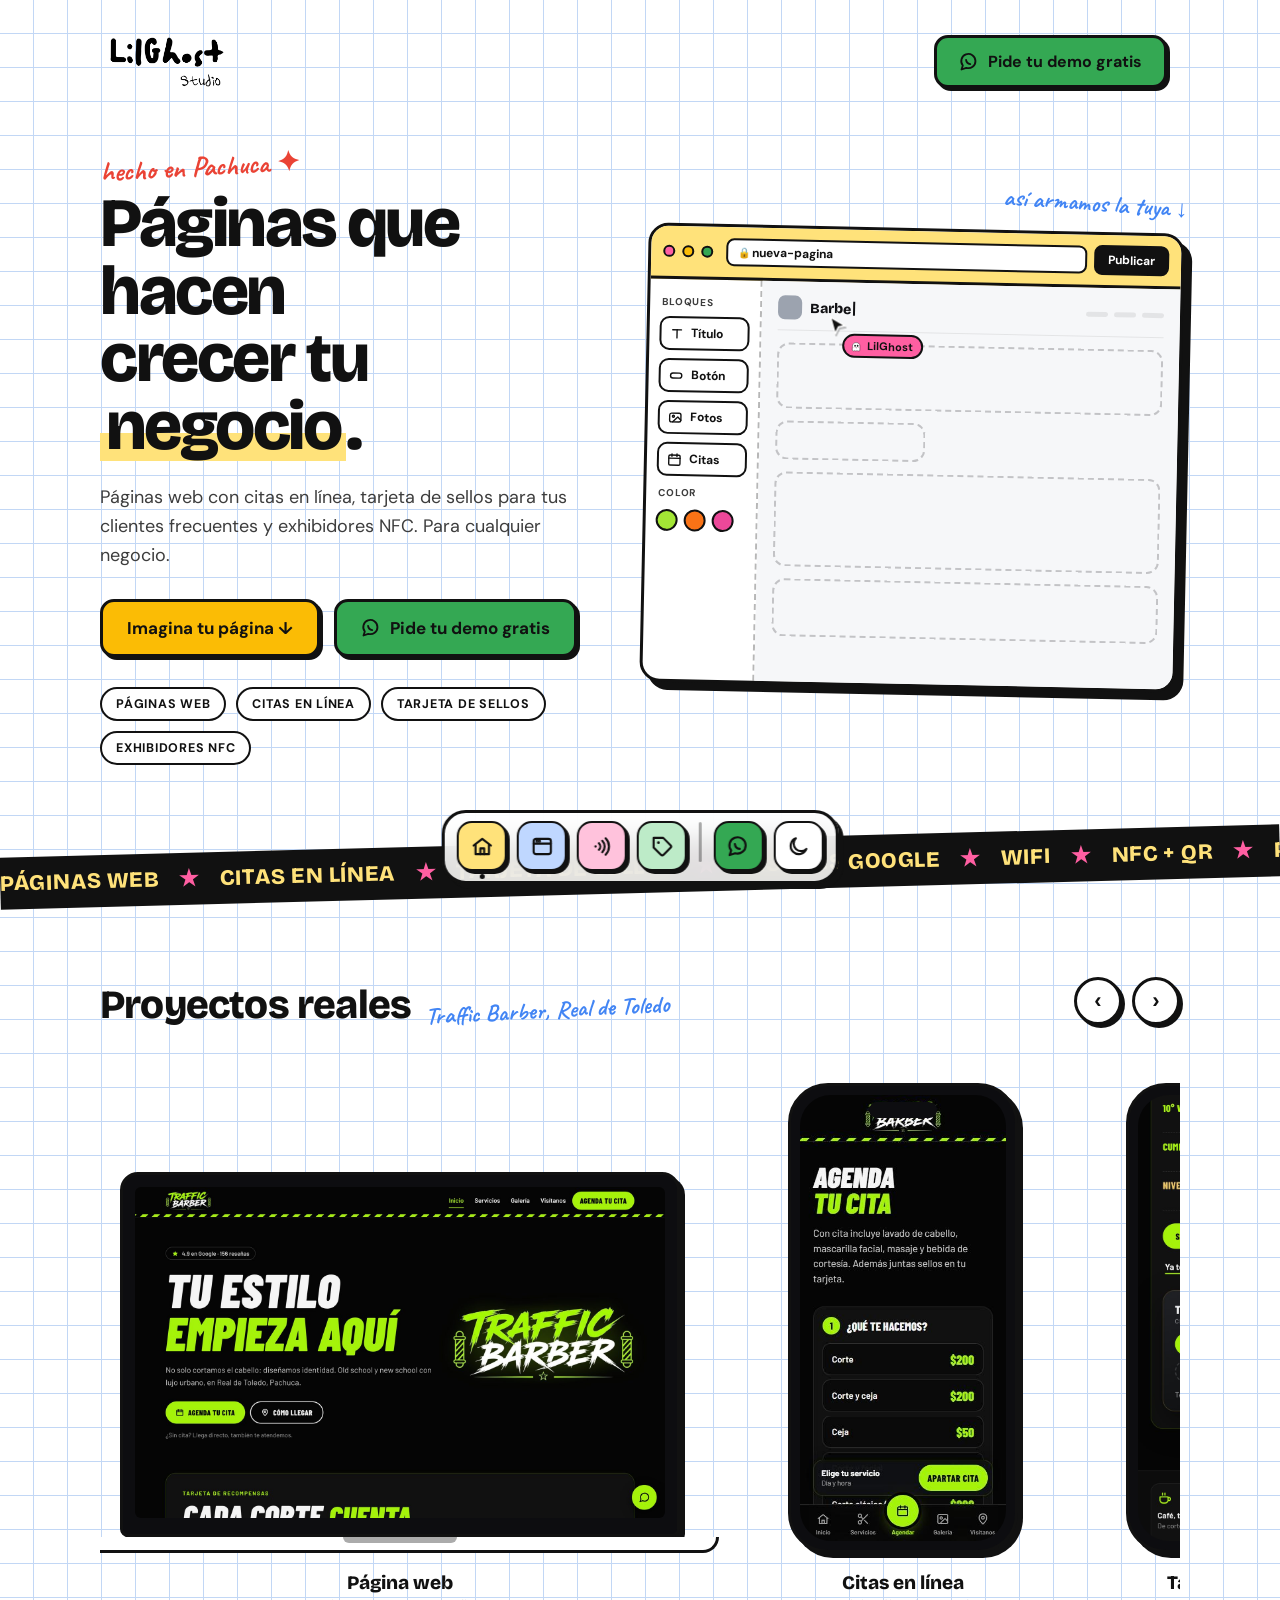
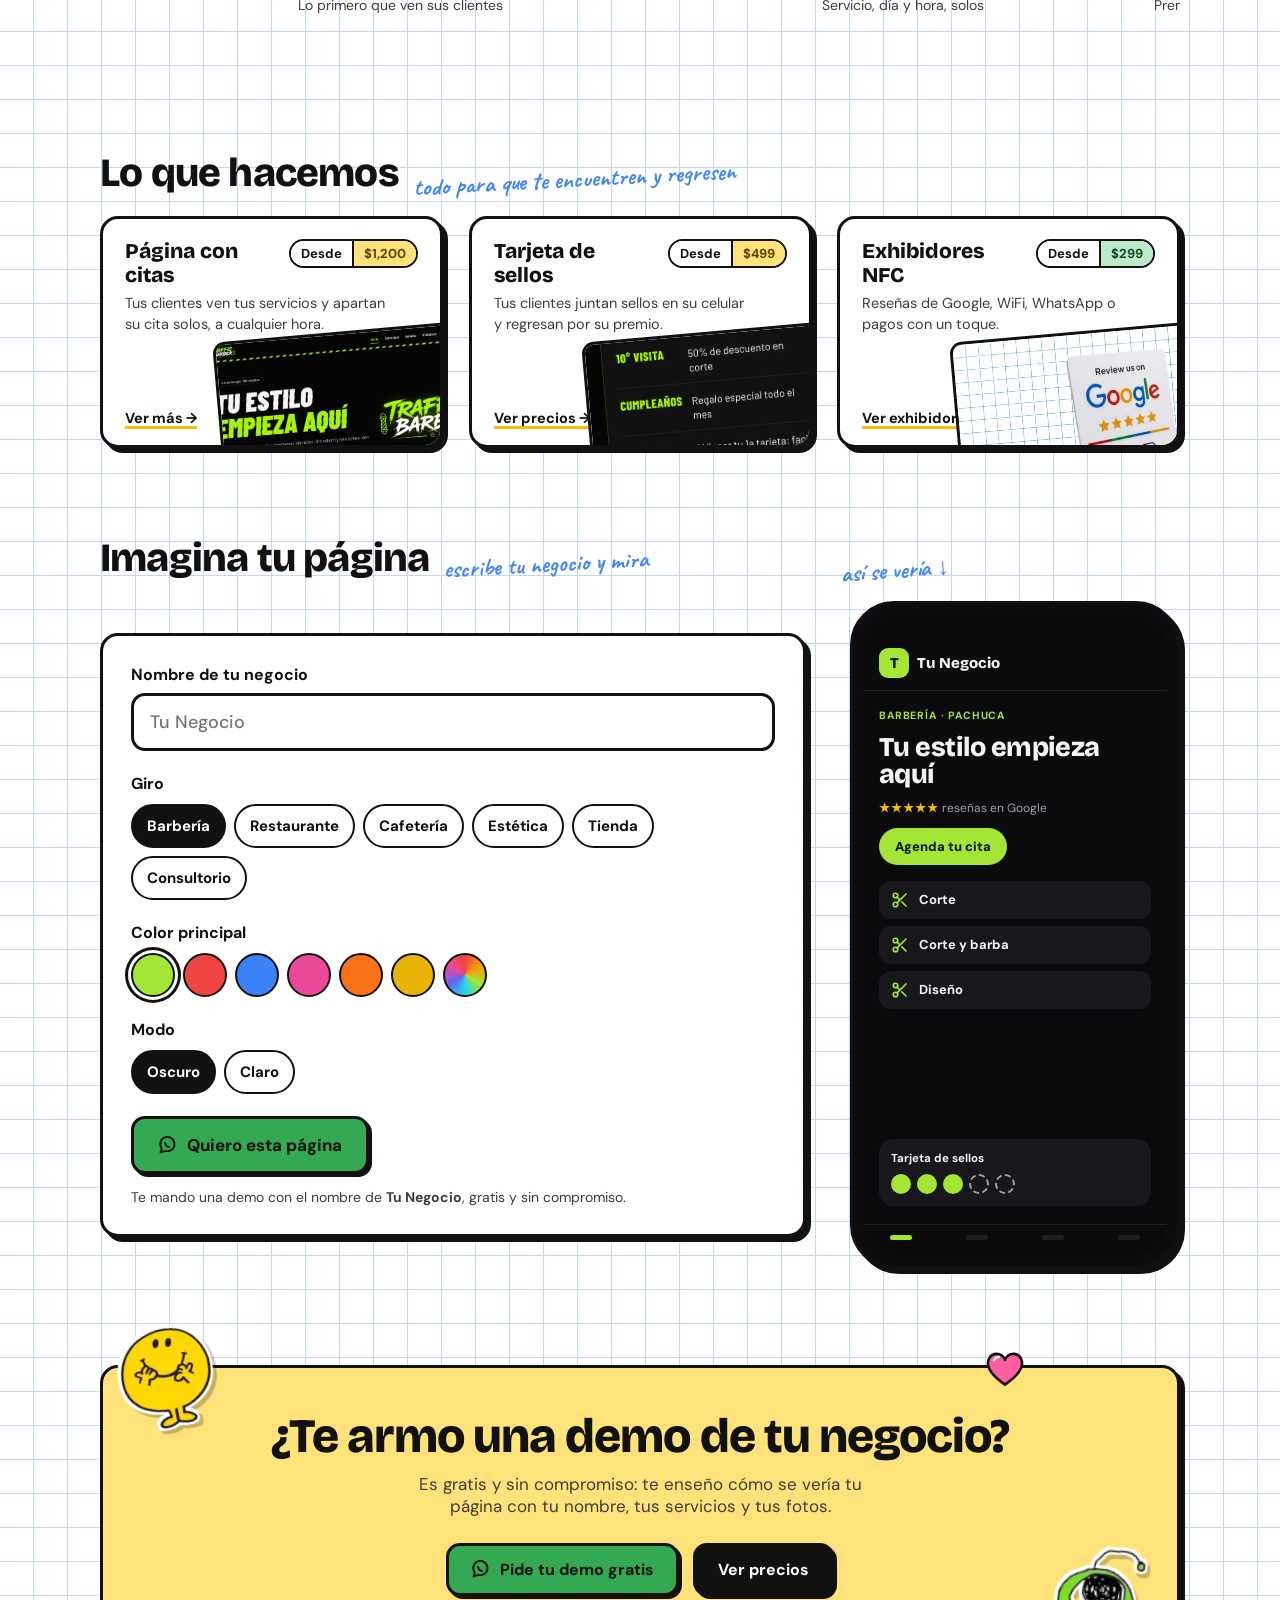
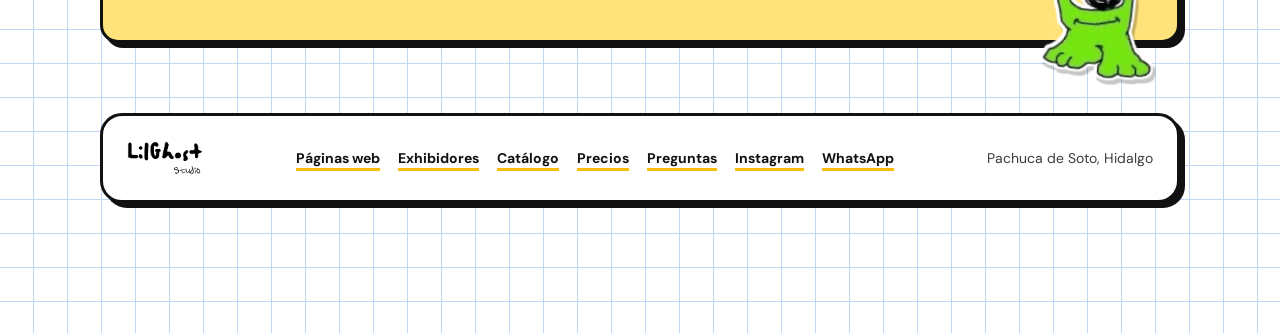
==== commit 7935edcb: "Portada original: un cursor de LilGhost arma una página en vivo - Reemplaza los trazos animados por " ====
--- a/index.html
+++ b/index.html
@@ -18,47 +18,103 @@
 <link rel="stylesheet" href="estilos.css">
 
 <style>
-  /* ---------- Portada con trazos animados ---------- */
+  /* ---------- Portada: construimos tu página en vivo ---------- */
   .hero-x{
-    position:relative;
-    left:50%; width:100vw; margin-left:-50vw;
-    min-height:min(86vh, 760px);
-    display:flex; align-items:center; justify-content:center;
-    padding:30px 20px 70px;
-    margin-top:-16px;
-    text-align:center;
-    overflow:hidden;
-  }
-  .hero-x canvas.trazos{
-    position:absolute; inset:0; width:100%; height:100%;
-    -webkit-mask-image:radial-gradient(ellipse 60% 52% at 50% 46%, rgba(0,0,0,.28), #000 78%);
-    mask-image:radial-gradient(ellipse 60% 52% at 50% 46%, rgba(0,0,0,.28), #000 78%);
-    pointer-events:none;
-  }
-  .hero-in{position:relative; z-index:1; max-width:980px;}
+    display:grid; grid-template-columns:minmax(0,1fr) minmax(0,1.08fr); gap:48px; align-items:center;
+    padding:6px 0 76px;
+  }
   .hero-kicker{display:inline-block; font-size:28px; color:var(--red); transform:rotate(-3deg); margin-bottom:6px;}
-  .hero-x h1{
-    font-size:clamp(46px, 8.4vw, 108px);
-    letter-spacing:-0.035em;
-    line-height:.96;
-    margin:0 0 22px;
-  }
-  .hero-x .lead{margin:0 auto 32px; max-width:600px; font-size:18px;}
-  .hero-x .hero-actions{display:flex; gap:14px; justify-content:center; flex-wrap:wrap;}
+  .hero-x h1{font-size:clamp(42px, 5.4vw, 74px); letter-spacing:-0.035em; line-height:.98; margin:0 0 22px;}
+  .hero-x .lead{margin:0 0 30px; max-width:520px; font-size:18px;}
+  .hero-x .hero-actions{display:flex; gap:14px; flex-wrap:wrap;}
   .hero-x .btn{padding:15px 24px; font-size:17px;}
-  .chips-h{display:flex; flex-wrap:wrap; justify-content:center; gap:10px; margin:34px 0 0; padding:0; list-style:none;}
-  .chips-h li{
-    padding:7px 14px;
-    border:2px solid var(--ink); border-radius:999px;
-    background:color-mix(in srgb, var(--paper) 80%, transparent);
-    font-size:13px; font-weight:700; letter-spacing:.06em; text-transform:uppercase;
-  }
-  .hero-nota{
-    position:absolute; z-index:1; right:max(4vw, 20px); bottom:96px;
-    display:flex; align-items:flex-end; gap:4px;
-    font-size:24px; color:var(--blue); transform:rotate(-5deg);
-  }
-  .hero-nota img{width:64px; filter:var(--logo-filter); transform:scaleX(-1) rotate(30deg);}
+  .chips-h{display:flex; flex-wrap:wrap; gap:10px; margin:30px 0 0; padding:0; list-style:none;}
+  .chips-h li{padding:7px 14px; border:2px solid var(--ink); border-radius:999px; background:var(--paper); font-size:12.5px; font-weight:700; letter-spacing:.06em; text-transform:uppercase;}
+
+  .builder{
+    --bw:3px;
+    position:relative; isolation:isolate;
+    background:var(--paper); border:var(--border); border-radius:20px; box-shadow:8px 8px 0 var(--ink);
+    overflow:hidden; user-select:none;
+    transform:rotate(1.2deg);
+  }
+  .b-bar{display:flex; align-items:center; gap:7px; padding:10px 12px; border-bottom:var(--border); background:var(--yellow-soft); color:#111;}
+  .b-bar > i{width:12px; height:12px; border-radius:50%; border:2px solid #111; background:#fff; flex:none;}
+  .b-bar > i:nth-child(1){background:#FF5FA2;} .b-bar > i:nth-child(2){background:#FBBC05;} .b-bar > i:nth-child(3){background:#34A853;}
+  .b-url{flex:1; min-width:0; margin-left:6px; padding:4px 10px; background:#fff; border:2px solid #111; border-radius:8px; font-size:12px; font-weight:700; white-space:nowrap; overflow:hidden; text-overflow:ellipsis;}
+  .b-url::before{content:"🔒 "; font-size:10px;}
+  .b-pub{flex:none; padding:5px 12px; border:2px solid #111; border-radius:8px; background:#111; color:#fff; font:700 12px 'DM Sans',sans-serif; transition:background .2s ease, color .2s ease;}
+  .b-pub.hecho{background:var(--green); color:#111;}
+  .b-pub.hecho::before{content:"✓ ";}
+  .b-body{display:grid; grid-template-columns:112px 1fr; min-height:400px;}
+  .b-side{display:flex; flex-direction:column; gap:8px; padding:14px 10px; border-right:2px dashed color-mix(in srgb, var(--ink) 30%, transparent);}
+  .b-side small{font-size:10px; font-weight:700; letter-spacing:.08em; text-transform:uppercase; color:var(--ink-soft); margin:2px 2px 0;}
+  .b-chip{display:flex; align-items:center; gap:7px; padding:7px 8px; border:2px solid var(--ink); border-radius:10px; background:var(--bg); font-size:12px; font-weight:700; transition:transform .12s ease, background .12s ease;}
+  .b-chip svg{width:15px; height:15px; flex:none;}
+  .b-chip.press{transform:scale(.94); background:var(--yellow-soft); color:#111;}
+  .b-sw{display:flex; gap:6px; flex-wrap:wrap; margin-top:2px;}
+  .b-sw i{width:22px; height:22px; border-radius:50%; border:2px solid var(--ink); background:var(--c); transition:box-shadow .15s ease;}
+  .b-sw i.sel{box-shadow:0 0 0 2px var(--paper), 0 0 0 4px var(--ink);}
+
+  /* La página que se va armando */
+  .b-page{
+    --ac:#9CA3AF; --pf:#F6F7F9; --pt:#111114; --pt2:#5B5B66; --pc:#ffffff; --pl:rgba(0,0,0,.08);
+    position:relative; display:flex; flex-direction:column; gap:12px; padding:14px 16px 18px;
+    background:var(--pf); color:var(--pt);
+    transition:background .5s ease, color .5s ease, opacity .4s ease, transform .4s ease;
+    font-family:'DM Sans',sans-serif;
+  }
+  .b-page[data-fondo="oscuro"]{--pf:#0E0E11; --pt:#F4F4F5; --pt2:#A1A1AA; --pc:#1A1A20; --pl:rgba(255,255,255,.1);}
+  .b-page[data-fondo="claro"]{--pf:#FFFFFF;}
+  .b-page[data-fondo="crema"]{--pf:#FBF3E8; --pc:#FFFFFF;}
+  .b-page.sale{opacity:0; transform:scale(.97);}
+  .b-nav{display:flex; align-items:center; gap:8px; padding-bottom:10px; border-bottom:1px solid var(--pl); min-height:34px;}
+  .b-logo{width:24px; height:24px; border-radius:7px; background:var(--ac); flex:none; transition:background .4s ease;}
+  .b-name{font:800 14px 'Bricolage Grotesque',sans-serif; min-width:60px; white-space:nowrap;}
+  .b-links{margin-left:auto; display:flex; gap:6px;}
+  .b-links i{width:22px; height:5px; border-radius:3px; background:var(--pl);}
+  .typing::after{content:""; display:inline-block; width:2px; height:1em; margin-left:2px; vertical-align:-2px; background:currentColor; animation:caret .7s steps(1) infinite;}
+  @keyframes caret{50%{opacity:0;}}
+
+  .b-slot{position:relative; border:2px dashed color-mix(in srgb, var(--pt) 22%, transparent); border-radius:12px; min-height:var(--mh, 40px); transition:border-color .2s ease, background .2s ease;}
+  .b-slot.hint{border-color:var(--blue); background:color-mix(in srgb, var(--blue) 10%, transparent);}
+  .b-slot > *{opacity:0; transform:scale(.9) translateY(6px); transition:opacity .35s ease, transform .45s cubic-bezier(.3,1.5,.5,1);}
+  .b-slot.on{border-color:transparent;}
+  .b-slot.on > *{opacity:1; transform:none;}
+  .b-slot[data-k="titulo"]{--mh:66px;}
+  .b-h{margin:0; font:800 26px/1.02 'Bricolage Grotesque',sans-serif; letter-spacing:-.02em; min-height:2.04em;}
+  .b-slot[data-k="boton"]{--mh:38px; align-self:flex-start; min-width:150px;}
+  .b-btn{display:inline-block; padding:9px 16px; border-radius:999px; background:var(--ac); color:#111; font-weight:800; font-size:13px; transition:background .4s ease;}
+  .b-page[data-fondo="neutro"] .b-btn{color:#fff;}
+  .b-slot[data-k="fotos"]{--mh:72px;}
+  .b-fotos{display:grid; grid-template-columns:repeat(3,1fr); gap:8px;}
+  .b-fotos i{aspect-ratio:4/3; border-radius:10px; background:linear-gradient(135deg, color-mix(in srgb, var(--ac) 70%, var(--pf)), color-mix(in srgb, var(--ac) 25%, var(--pf))); position:relative; overflow:hidden; transition:background .4s ease;}
+  .b-fotos i::after{content:""; position:absolute; left:18%; right:18%; bottom:-10%; height:55%; border-radius:50% 50% 0 0; background:color-mix(in srgb, var(--pt) 18%, transparent);}
+  .b-fotos i::before{content:""; position:absolute; width:22%; aspect-ratio:1; border-radius:50%; top:18%; right:18%; background:color-mix(in srgb, var(--pf) 70%, transparent);}
+  .b-slot[data-k="citas"]{--mh:58px;}
+  .b-citas{display:flex; align-items:center; gap:10px; padding:10px 12px; border-radius:12px; background:var(--pc); font-size:12px; font-weight:700;}
+  .b-citas .dias{display:flex; gap:5px;}
+  .b-citas .dias span{width:26px; height:30px; border-radius:7px; display:flex; flex-direction:column; align-items:center; justify-content:center; font-size:9px; line-height:1.1; color:var(--pt2); border:1px solid var(--pl);}
+  .b-citas .dias span b{font-size:12px; color:var(--pt);}
+  .b-citas .dias span.si{background:var(--ac); border-color:var(--ac); color:#111;} .b-citas .dias span.si b{color:#111;}
+  .b-citas .hora{margin-left:auto; padding:5px 9px; border-radius:999px; border:1.5px solid var(--ac); white-space:nowrap;}
+
+  /* Cursor, bloque arrastrado y aviso */
+  .b-cursor, .b-drag{position:absolute; left:0; top:0; z-index:5; pointer-events:none; transition-property:transform; transition-timing-function:cubic-bezier(.45,.05,.25,1);}
+  .b-cursor{opacity:0; transition:transform .5s cubic-bezier(.45,.05,.25,1), opacity .3s ease;}
+  .builder.vivo .b-cursor{opacity:1;}
+  .b-cursor svg{display:block; width:22px; height:22px; filter:drop-shadow(1px 2px 0 rgba(0,0,0,.25)); transition:transform .12s ease;}
+  .b-cursor.click svg{transform:scale(.82);}
+  .b-cursor span{position:absolute; left:16px; top:18px; display:flex; align-items:center; gap:4px; padding:3px 8px 3px 5px; border-radius:999px; background:var(--pink); color:#111; border:2px solid #111; font:700 11px 'DM Sans',sans-serif; white-space:nowrap;}
+  .b-cursor span img{width:14px; height:14px;}
+  .b-cursor span{width:max-content;}
+  .b-drag{display:flex; align-items:center; gap:7px; padding:7px 9px; border:2px solid #111; border-radius:10px; background:var(--yellow-soft); color:#111; font-size:12px; font-weight:700; box-shadow:4px 4px 0 #111; opacity:0; rotate:-4deg;}
+  .b-drag svg{width:15px; height:15px;}
+  .b-drag.on{opacity:1;}
+  .b-toast{position:absolute; z-index:4; left:50%; bottom:14px; translate:-50% 16px; padding:8px 14px; border:2px solid #111; border-radius:999px; background:var(--green); color:#111; font-weight:800; font-size:13px; box-shadow:3px 3px 0 #111; opacity:0; transition:opacity .3s ease, translate .4s cubic-bezier(.3,1.6,.5,1); white-space:nowrap;}
+  .b-toast.on{opacity:1; translate:-50% 0;}
+  .b-nota{position:absolute; right:-8px; top:-40px; font-size:24px; color:var(--blue); transform:rotate(4deg); white-space:nowrap;}
+  .hero-builder{position:relative;}
 
   /* ---------- Proyectos en mockups ---------- */
   .carrusel{position:relative; margin-bottom:96px;}
@@ -184,16 +240,27 @@
   @media (max-width:860px){
     .cfg{grid-template-columns:1fr; gap:64px;}
     .cfg-vista{max-width:250px; width:100%; margin:30px auto 0; order:-1;}
-    .hero-nota{display:none;}
+    .hero-x{grid-template-columns:1fr; gap:56px;}
+    .hero-builder{max-width:560px; width:100%; margin:0 auto;}
   }
   @media (max-width:640px){
-    .hero-x{min-height:auto; padding:30px 16px 64px;}
+    .hero-x{padding:0 0 60px; gap:48px;}
     .hero-x .lead{font-size:16.5px;}
     .hero-x h1{font-size:clamp(40px,11.5vw,54px);}
     .hero-x h1 br{display:none;}
-    .hero-x .btn{width:100%; max-width:340px;}
-    .chips-h{gap:8px; margin-top:26px;}
-    .chips-h li{font-size:11.5px; padding:6px 11px;}
+    .hero-x .btn{width:100%;}
+    .chips-h{display:none;}
+    .builder{transform:none; box-shadow:5px 5px 0 var(--ink);}
+    .b-body{grid-template-columns:48px 1fr; min-height:360px;}
+    .b-side{padding:12px 6px; align-items:center;}
+    .b-side small, .b-chip span{display:none;}
+    .b-chip{padding:7px; justify-content:center;}
+    .b-sw{flex-direction:column; align-items:center;}
+    .b-sw i{width:20px; height:20px;}
+    .b-page{padding:12px 12px 16px; gap:10px;}
+    .b-h{font-size:21px;}
+    .b-citas .dias span:nth-child(n+4){display:none;}
+    .b-nota{display:none;}
     .car-btns{display:none;}
     .carrusel, #configurador{margin-bottom:72px;}
     .pista{gap:20px;}
@@ -217,7 +284,6 @@
   </header>
 
   <section class="hero-x" aria-labelledby="titulo">
-    <canvas class="trazos" aria-hidden="true"></canvas>
     <div class="hero-in">
       <span class="hero-kicker hand">hecho en Pachuca ✦</span>
       <h1 class="display" id="titulo">Páginas que hacen <br>crecer tu <span class="marker">negocio</span>.</h1>
@@ -230,7 +296,30 @@
         <li>Páginas web</li><li>Citas en línea</li><li>Tarjeta de sellos</li><li>Exhibidores NFC</li>
       </ul>
     </div>
-    <div class="hero-nota hand" aria-hidden="true">pruébalo, es gratis<img src="img/flecha.svg" alt=""></div>
+    <div class="hero-builder">
+      <span class="b-nota hand" aria-hidden="true">así armamos la tuya ↓</span>
+      <div class="builder" role="img" aria-label="Animación: un cursor arma una página web paso a paso, con nombre, título, botón, fotos y citas, y la publica.">
+        <div class="b-bar"><i></i><i></i><i></i><span class="b-url">nueva-pagina</span><span class="b-pub">Publicar</span></div>
+        <div class="b-body">
+          <div class="b-side">
+            <small>Bloques</small>
+            <div class="b-chip" data-k="titulo"><svg viewBox="0 0 24 24" fill="none" stroke="currentColor" stroke-width="2.2" stroke-linecap="round" stroke-linejoin="round" aria-hidden="true"><path d="M5 6h14M12 6v13"/></svg><span>Título</span></div><div class="b-chip" data-k="boton"><svg viewBox="0 0 24 24" fill="none" stroke="currentColor" stroke-width="2.2" stroke-linecap="round" stroke-linejoin="round" aria-hidden="true"><rect x="3" y="8" width="18" height="8" rx="4"/></svg><span>Botón</span></div><div class="b-chip" data-k="fotos"><svg viewBox="0 0 24 24" fill="none" stroke="currentColor" stroke-width="2.2" stroke-linecap="round" stroke-linejoin="round" aria-hidden="true"><rect x="3" y="5" width="18" height="14" rx="3"/><circle cx="9" cy="10" r="1.6"/><path d="M21 16l-5-5-8 8"/></svg><span>Fotos</span></div><div class="b-chip" data-k="citas"><svg viewBox="0 0 24 24" fill="none" stroke="currentColor" stroke-width="2.2" stroke-linecap="round" stroke-linejoin="round" aria-hidden="true"><rect x="3" y="5" width="18" height="16" rx="2"/><path d="M3 10h18M8 3v4M16 3v4"/></svg><span>Citas</span></div>
+            <small>Color</small>
+            <div class="b-sw"><i data-c="#A3E635" style="--c:#A3E635"></i><i data-c="#F97316" style="--c:#F97316"></i><i data-c="#EC4899" style="--c:#EC4899"></i></div>
+          </div>
+          <div class="b-page" data-fondo="neutro">
+            <div class="b-nav"><span class="b-logo"></span><span class="b-name"></span><span class="b-links"><i></i><i></i><i></i></span></div>
+            <div class="b-slot" data-k="titulo"><p class="b-h"></p></div>
+            <div class="b-slot" data-k="boton"><span class="b-btn">Agenda tu cita</span></div>
+            <div class="b-slot" data-k="fotos"><div class="b-fotos"><i></i><i></i><i></i></div></div>
+            <div class="b-slot" data-k="citas"><div class="b-citas"><span class="dias"><span>LUN<b>20</b></span><span class="si">MAR<b>21</b></span><span>MIÉ<b>22</b></span><span>JUE<b>23</b></span></span><span class="hora">10:30 ✓</span></div></div>
+          </div>
+        </div>
+        <div class="b-cursor"><svg viewBox="0 0 24 24" aria-hidden="true"><path d="M4 2l16 9-7 1.6L9.6 20z" fill="#111" stroke="#fff" stroke-width="1.6" stroke-linejoin="round"/></svg><span><img src="img/fantasma.svg" alt="">LilGhost</span></div>
+        <div class="b-drag"></div>
+        <div class="b-toast">✓ ¡Página publicada!</div>
+      </div>
+    </div>
   </section>
 
   <div class="tape" aria-hidden="true">
@@ -393,7 +482,7 @@
   </div>
 </nav>
 
-<script src="trazos.js" defer></script>
+<script src="constructor.js" defer></script>
 <script src="configurador.js" defer></script>
 <script src="tilt.js" defer></script>
 <script src="dock.js" defer></script>
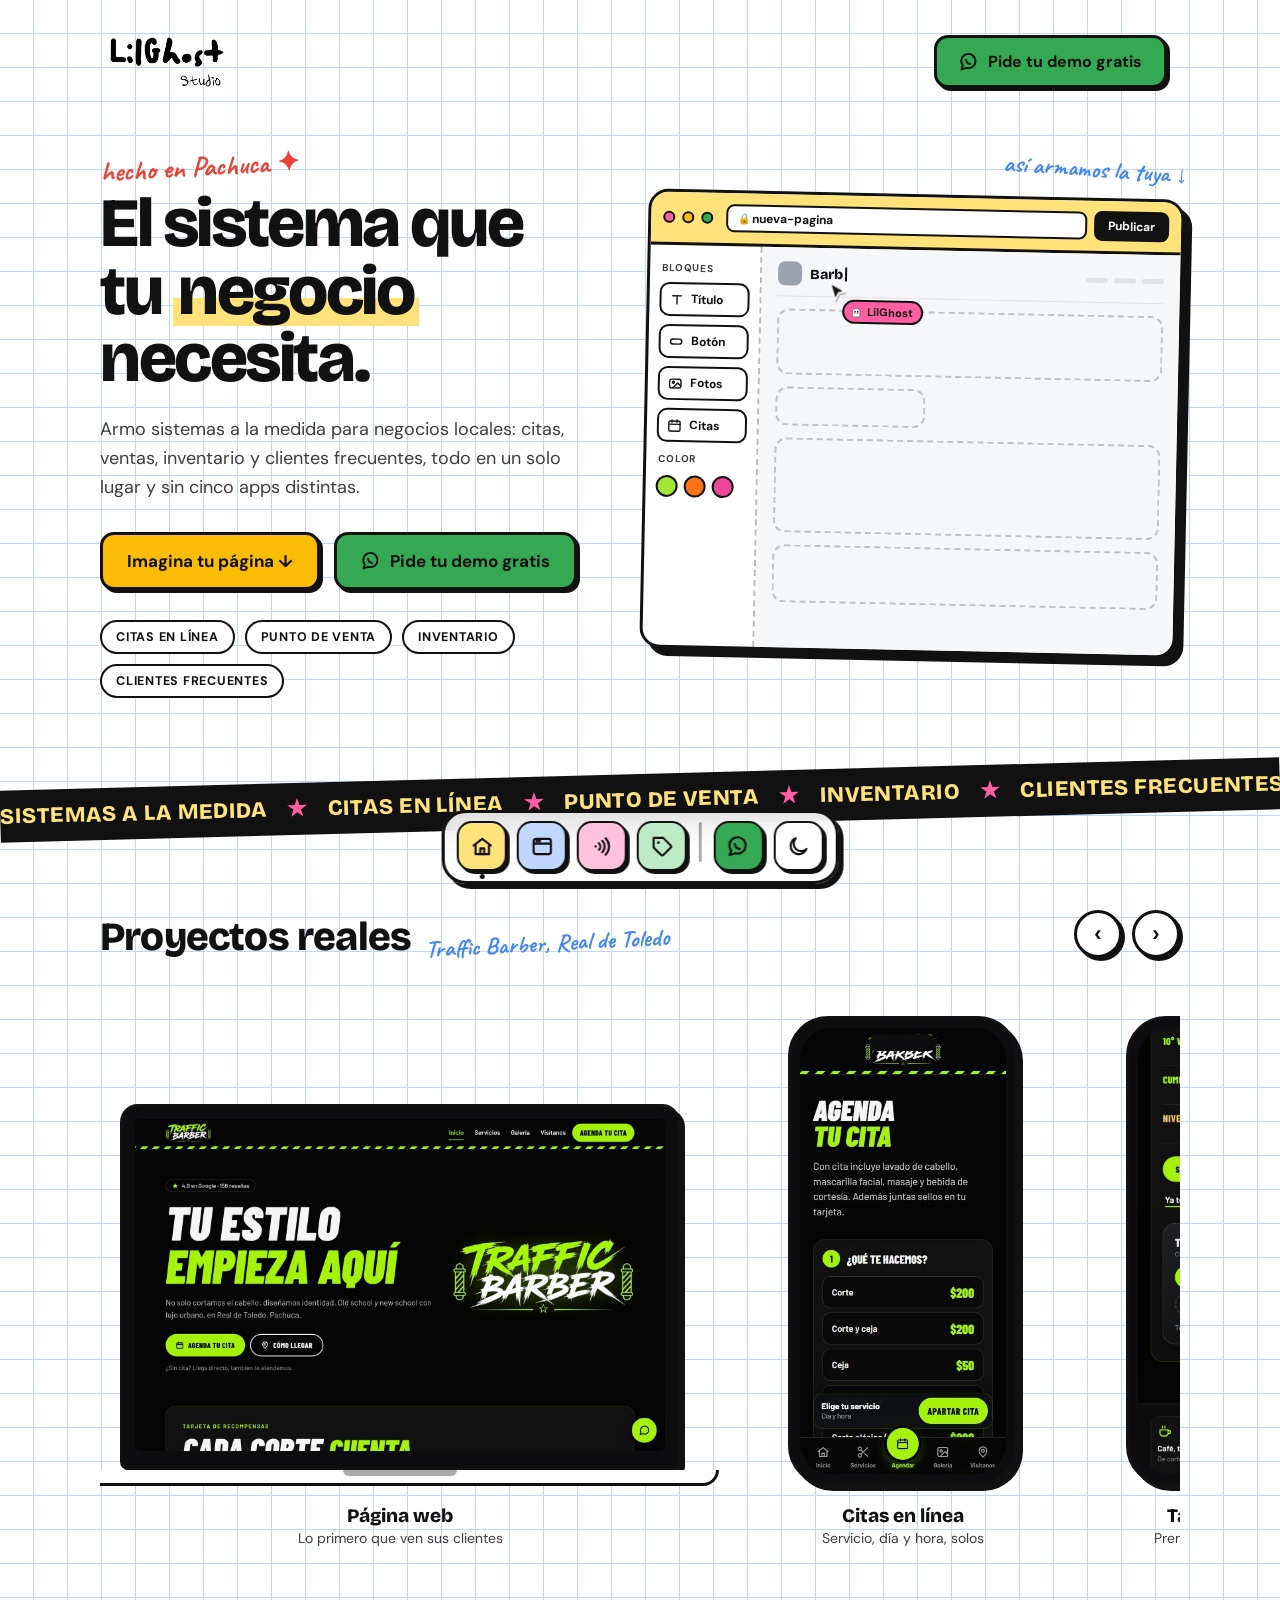
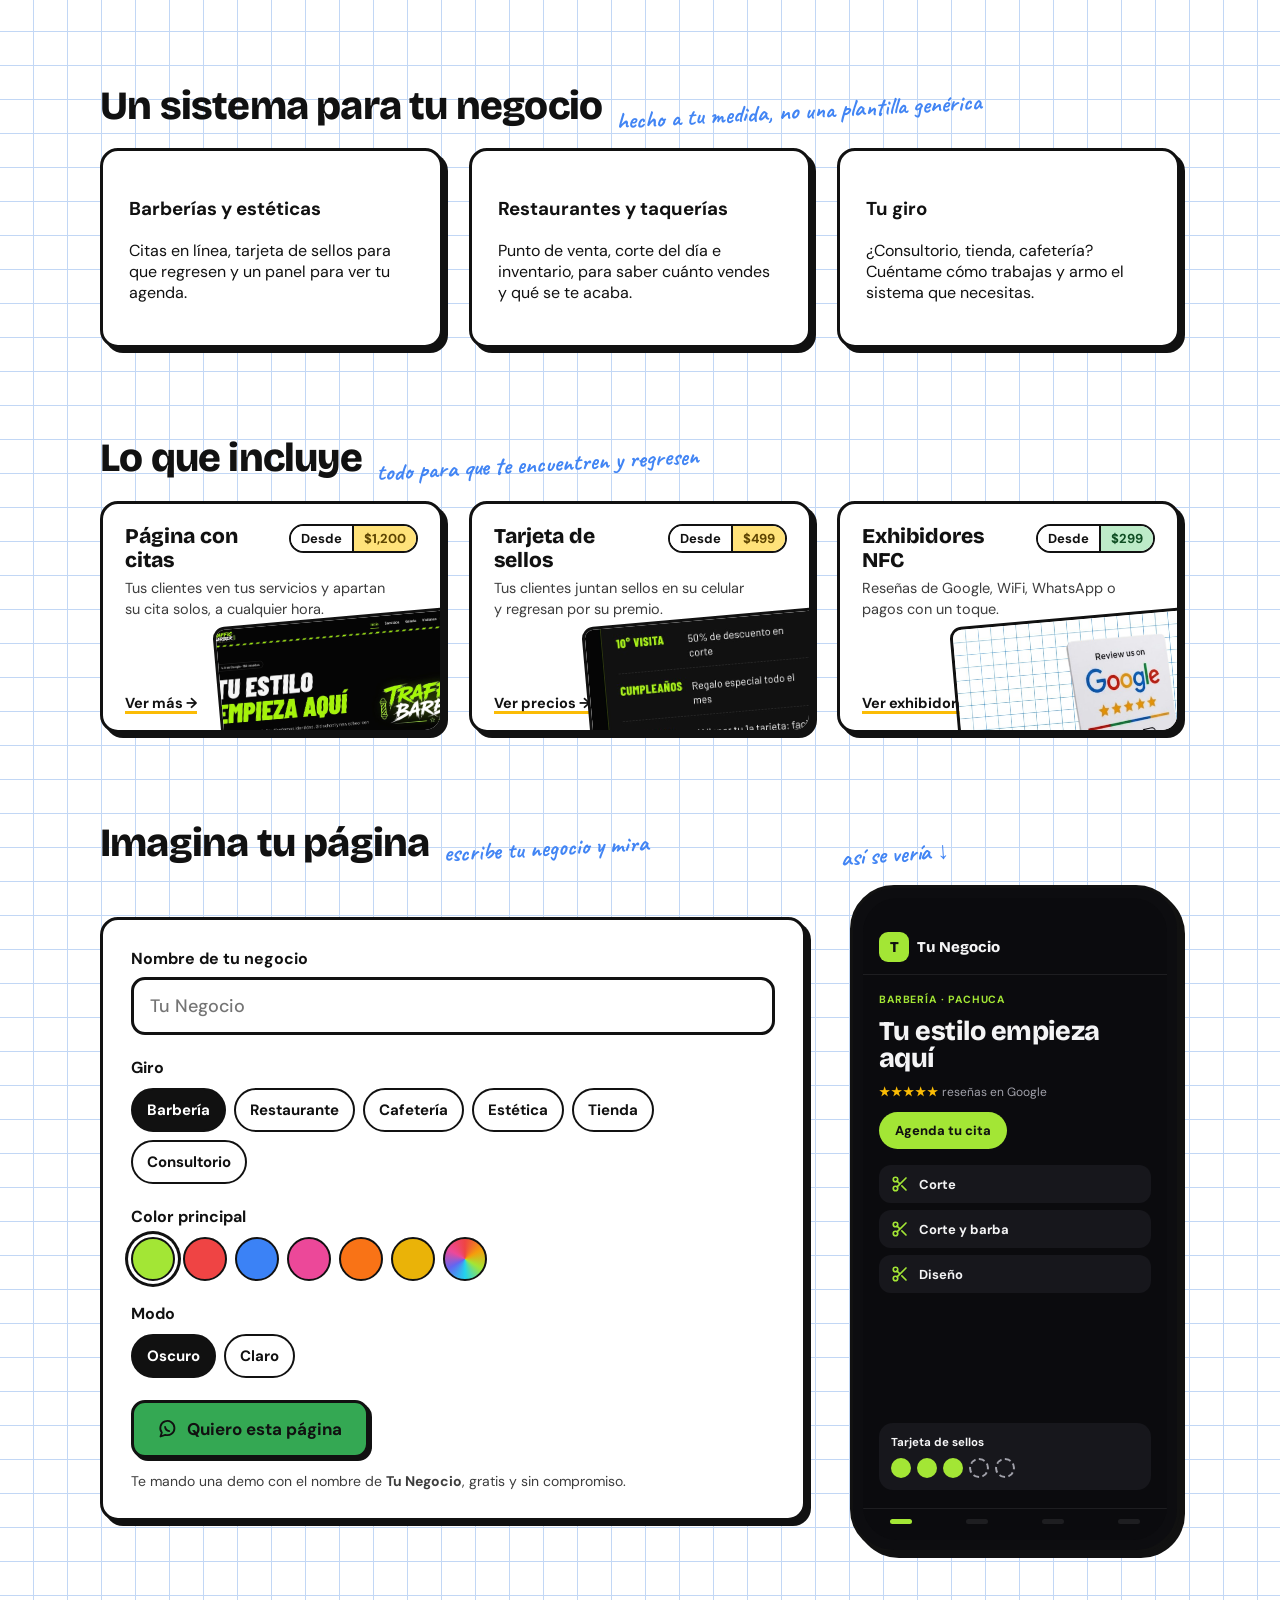
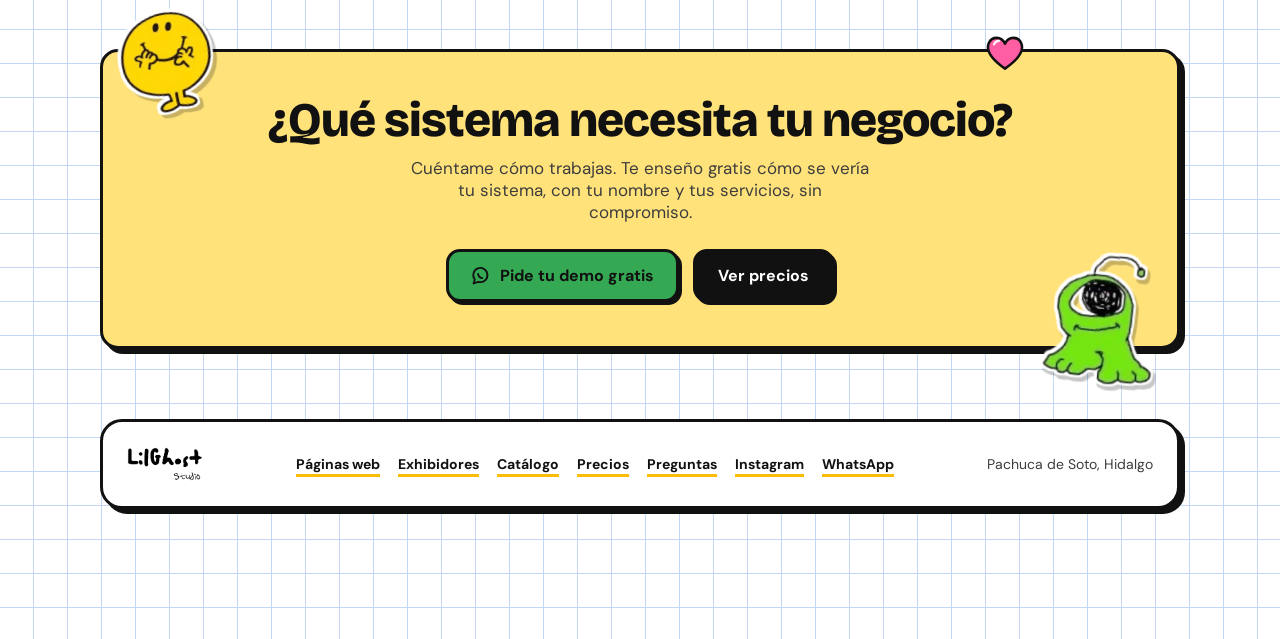
==== commit 71cab1c7: "Portada: enfoque de sistemas a la medida Co-Authored-By: Claude Sonnet 5.5 <noreply@anthropic.com> C" ====
--- a/index.html
+++ b/index.html
@@ -9,8 +9,8 @@
   (function(){ var t; try{ t = localStorage.getItem('lg-tema'); }catch(e){}
     document.documentElement.dataset.theme = t || (matchMedia('(prefers-color-scheme: dark)').matches ? 'dark' : 'light'); })();
 </script>
-<title>LilGhost Studio — Páginas web que hacen crecer tu negocio</title>
-<meta name="description" content="Páginas web con citas en línea, tarjetas de recompensas y exhibidores NFC para negocios de Pachuca. Precios claros y demo gratis.">
+<title>LilGhost Studio — Sistemas a la medida para tu negocio</title>
+<meta name="description" content="Sistemas a la medida para negocios de Pachuca: citas, punto de venta, inventario y clientes frecuentes en un solo lugar. Precios claros y demo gratis.">
 <link rel="icon" href="img/fantasma.svg" type="image/svg+xml">
 <link rel="preconnect" href="https://fonts.googleapis.com">
 <link rel="preconnect" href="https://fonts.gstatic.com" crossorigin>
@@ -286,14 +286,14 @@
   <section class="hero-x" aria-labelledby="titulo">
     <div class="hero-in">
       <span class="hero-kicker hand">hecho en Pachuca ✦</span>
-      <h1 class="display" id="titulo">Páginas que hacen <br>crecer tu <span class="marker">negocio</span>.</h1>
-      <p class="lead">Páginas web con citas en línea, tarjeta de sellos para tus clientes frecuentes y exhibidores NFC. Para cualquier negocio.</p>
+      <h1 class="display" id="titulo">El sistema que <br>tu <span class="marker">negocio</span> necesita.</h1>
+      <p class="lead">Armo sistemas a la medida para negocios locales: citas, ventas, inventario y clientes frecuentes, todo en un solo lugar y sin cinco apps distintas.</p>
       <div class="hero-actions">
         <a class="btn btn-yellow" href="#configurador">Imagina tu página ↓</a>
         <a class="btn btn-green" href="https://wa.me/527711948929?text=Hola%2C%20quiero%20una%20demo%20gratis%20de%20una%20p%C3%A1gina%20para%20mi%20negocio." target="_blank" rel="noopener"><svg viewBox="0 0 24 24" fill="none" stroke="currentColor" stroke-width="2.2" stroke-linecap="round" stroke-linejoin="round" aria-hidden="true"><path d="M3 21l1.6-4.8A8.5 8.5 0 1 1 8.7 19L3 21z"/><path d="M8.5 9.5c.3 2.5 2.5 4.7 5 5"/></svg>Pide tu demo gratis</a>
       </div>
       <ul class="chips-h" aria-label="Lo que hacemos">
-        <li>Páginas web</li><li>Citas en línea</li><li>Tarjeta de sellos</li><li>Exhibidores NFC</li>
+        <li>Citas en línea</li><li>Punto de venta</li><li>Inventario</li><li>Clientes frecuentes</li>
       </ul>
     </div>
     <div class="hero-builder">
@@ -324,8 +324,8 @@
 
   <div class="tape" aria-hidden="true">
     <div class="tape-track">
-      <span>Páginas web<b>★</b>Citas en línea<b>★</b>Tarjeta de sellos<b>★</b>Reseñas Google<b>★</b>WiFi<b>★</b>NFC + QR<b>★</b></span>
-      <span>Páginas web<b>★</b>Citas en línea<b>★</b>Tarjeta de sellos<b>★</b>Reseñas Google<b>★</b>WiFi<b>★</b>NFC + QR<b>★</b></span>
+      <span>Sistemas a la medida<b>★</b>Citas en línea<b>★</b>Punto de venta<b>★</b>Inventario<b>★</b>Clientes frecuentes<b>★</b>NFC + QR<b>★</b></span>
+      <span>Sistemas a la medida<b>★</b>Citas en línea<b>★</b>Punto de venta<b>★</b>Inventario<b>★</b>Clientes frecuentes<b>★</b>NFC + QR<b>★</b></span>
     </div>
   </div>
 
@@ -366,7 +366,28 @@
 
   <section>
     <div class="section-head">
-      <h2 class="display">Lo que hacemos</h2>
+      <h2 class="display">Un sistema para tu negocio</h2>
+      <span class="hand">hecho a tu medida, no una plantilla genérica</span>
+    </div>
+    <div class="tilt-grid">
+      <div class="sticker" style="padding:26px;">
+        <h3>Barberías y estéticas</h3>
+        <p>Citas en línea, tarjeta de sellos para que regresen y un panel para ver tu agenda.</p>
+      </div>
+      <div class="sticker" style="padding:26px;">
+        <h3>Restaurantes y taquerías</h3>
+        <p>Punto de venta, corte del día e inventario, para saber cuánto vendes y qué se te acaba.</p>
+      </div>
+      <div class="sticker" style="padding:26px;">
+        <h3>Tu giro</h3>
+        <p>¿Consultorio, tienda, cafetería? Cuéntame cómo trabajas y armo el sistema que necesitas.</p>
+      </div>
+    </div>
+  </section>
+
+  <section>
+    <div class="section-head">
+      <h2 class="display">Lo que incluye</h2>
       <span class="hand">todo para que te encuentren y regresen</span>
     </div>
     <div class="tilt-grid">
@@ -447,8 +468,8 @@
     <img class="stk bob" src="img/stickers/carita.webp" alt="" style="--w:92px; --wm:60px; --r:-12deg; left:18px; top:-40px;">
     <img class="stk bob-slow" src="img/stickers/monstruo.webp" alt="" style="--w:110px; --wm:70px; --r:6deg; right:20px; bottom:-38px;">
     <img class="doodle wiggle hide-mobile" src="img/corazon.svg" alt="" style="width:44px; right:150px; top:-20px;">
-    <h2 class="display">¿Te armo una demo de tu negocio?</h2>
-    <p>Es gratis y sin compromiso: te enseño cómo se vería tu página con tu nombre, tus servicios y tus fotos.</p>
+    <h2 class="display">¿Qué sistema necesita tu negocio?</h2>
+    <p>Cuéntame cómo trabajas. Te enseño gratis cómo se vería tu sistema, con tu nombre y tus servicios, sin compromiso.</p>
     <div class="hero-actions">
       <a class="btn btn-green" href="https://wa.me/527711948929?text=Hola%2C%20quiero%20una%20demo%20gratis%20de%20una%20p%C3%A1gina%20para%20mi%20negocio." target="_blank" rel="noopener"><svg viewBox="0 0 24 24" fill="none" stroke="currentColor" stroke-width="2.2" stroke-linecap="round" stroke-linejoin="round"><path d="M3 21l1.6-4.8A8.5 8.5 0 1 1 8.7 19L3 21z"/><path d="M8.5 9.5c.3 2.5 2.5 4.7 5 5"/></svg>Pide tu demo gratis</a>
       <a class="btn btn-dark" href="precios.html">Ver precios</a>
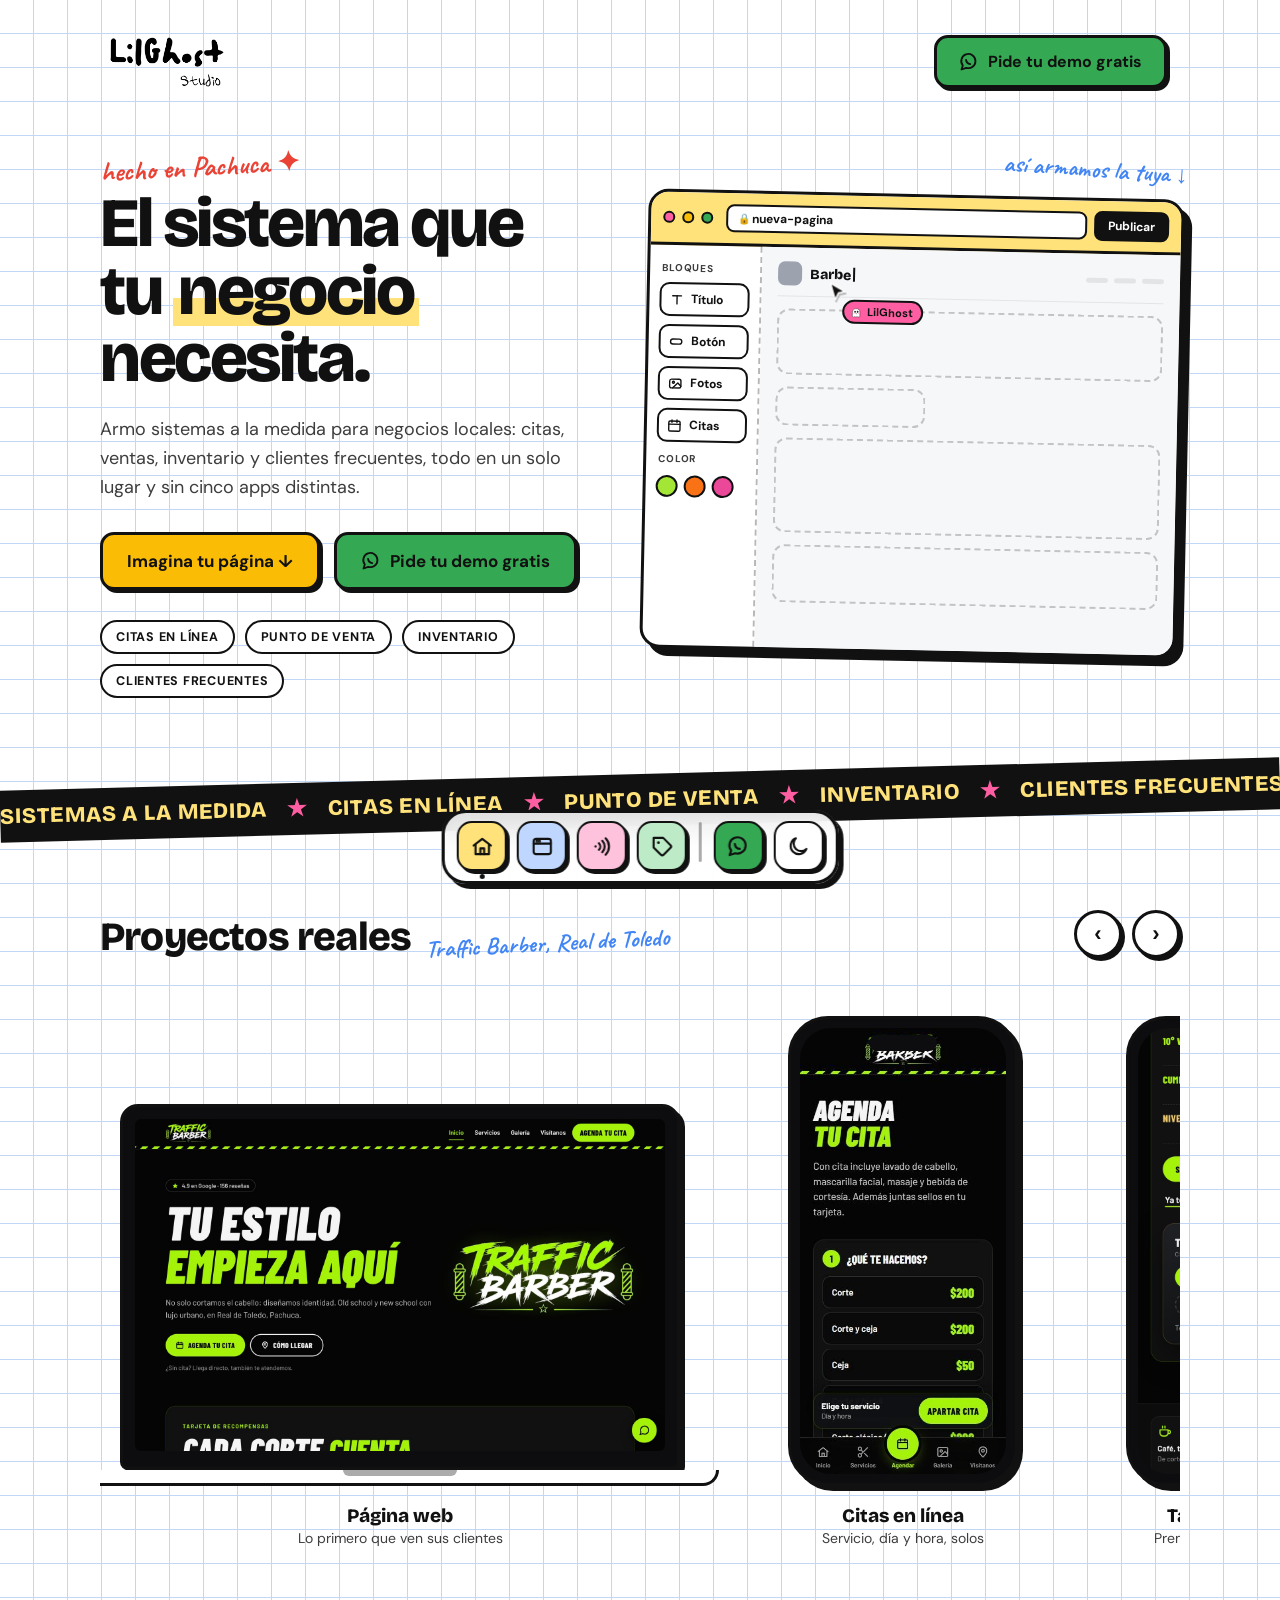
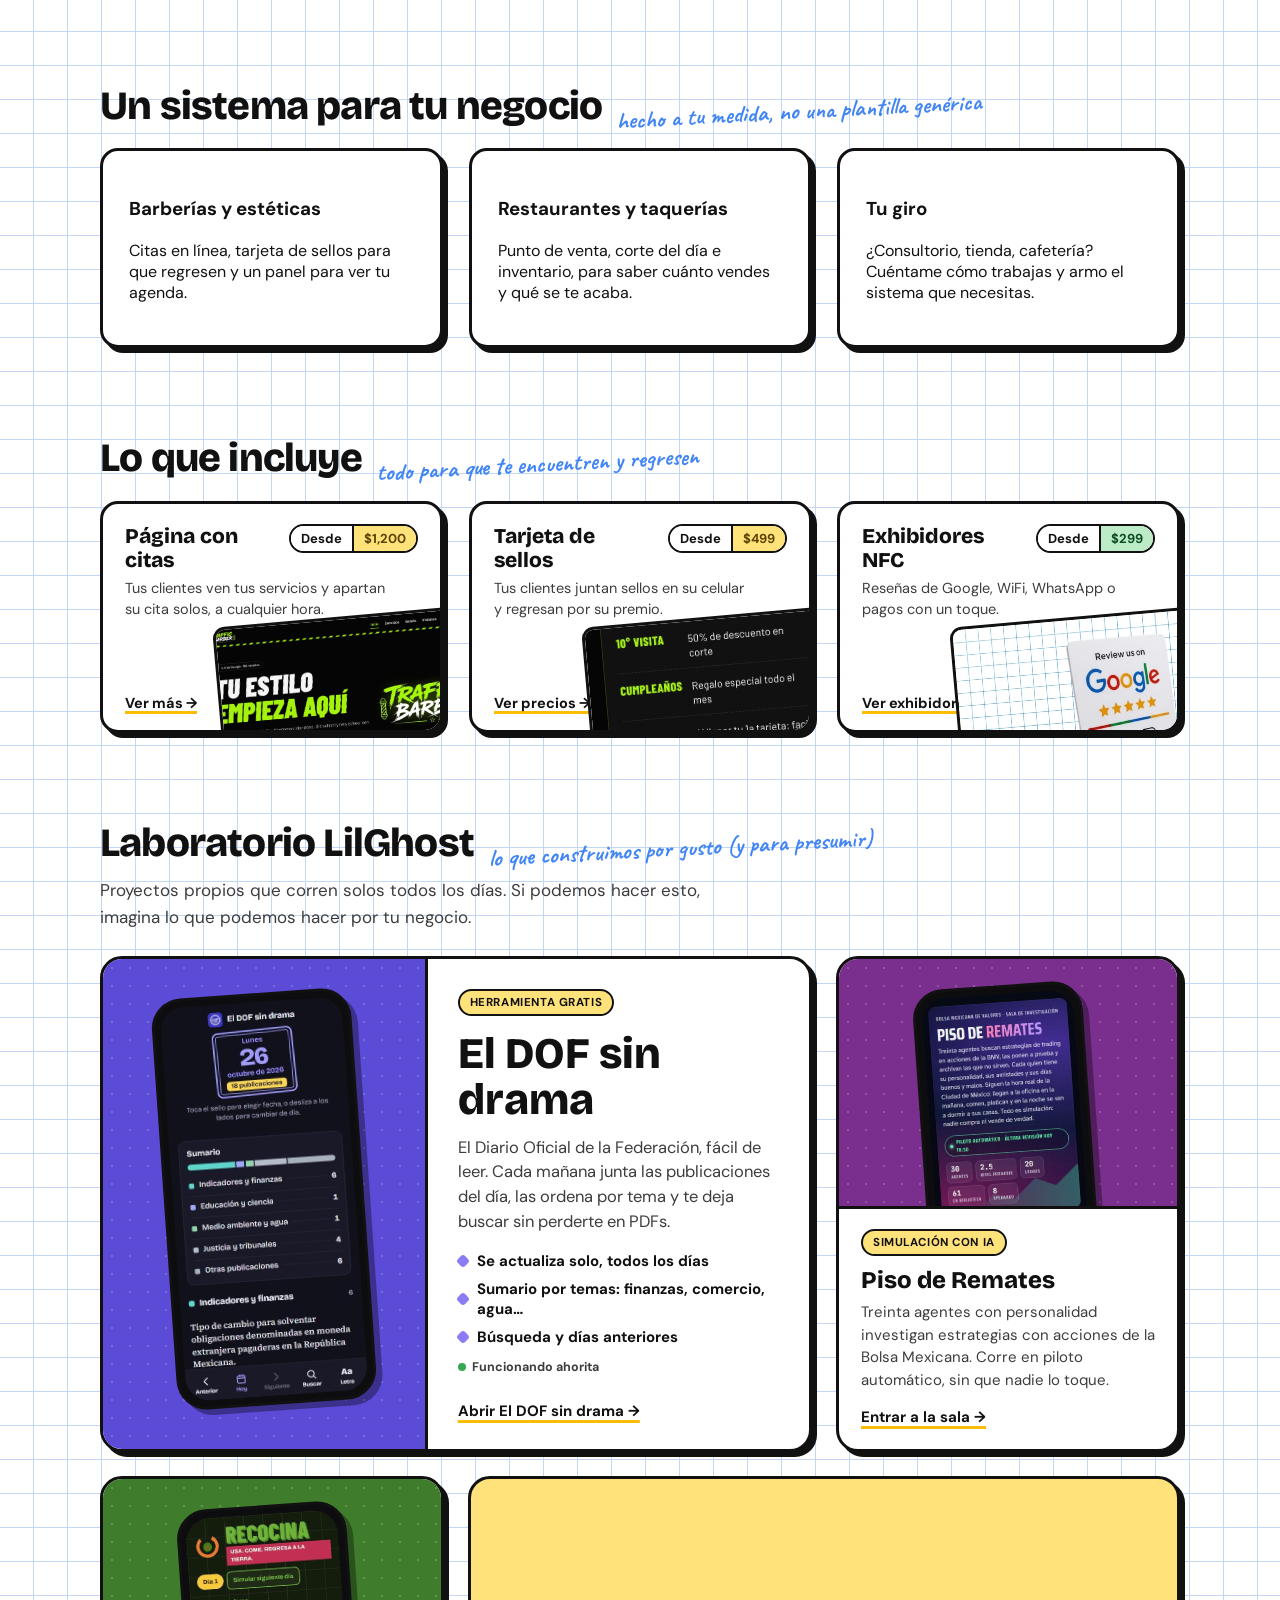
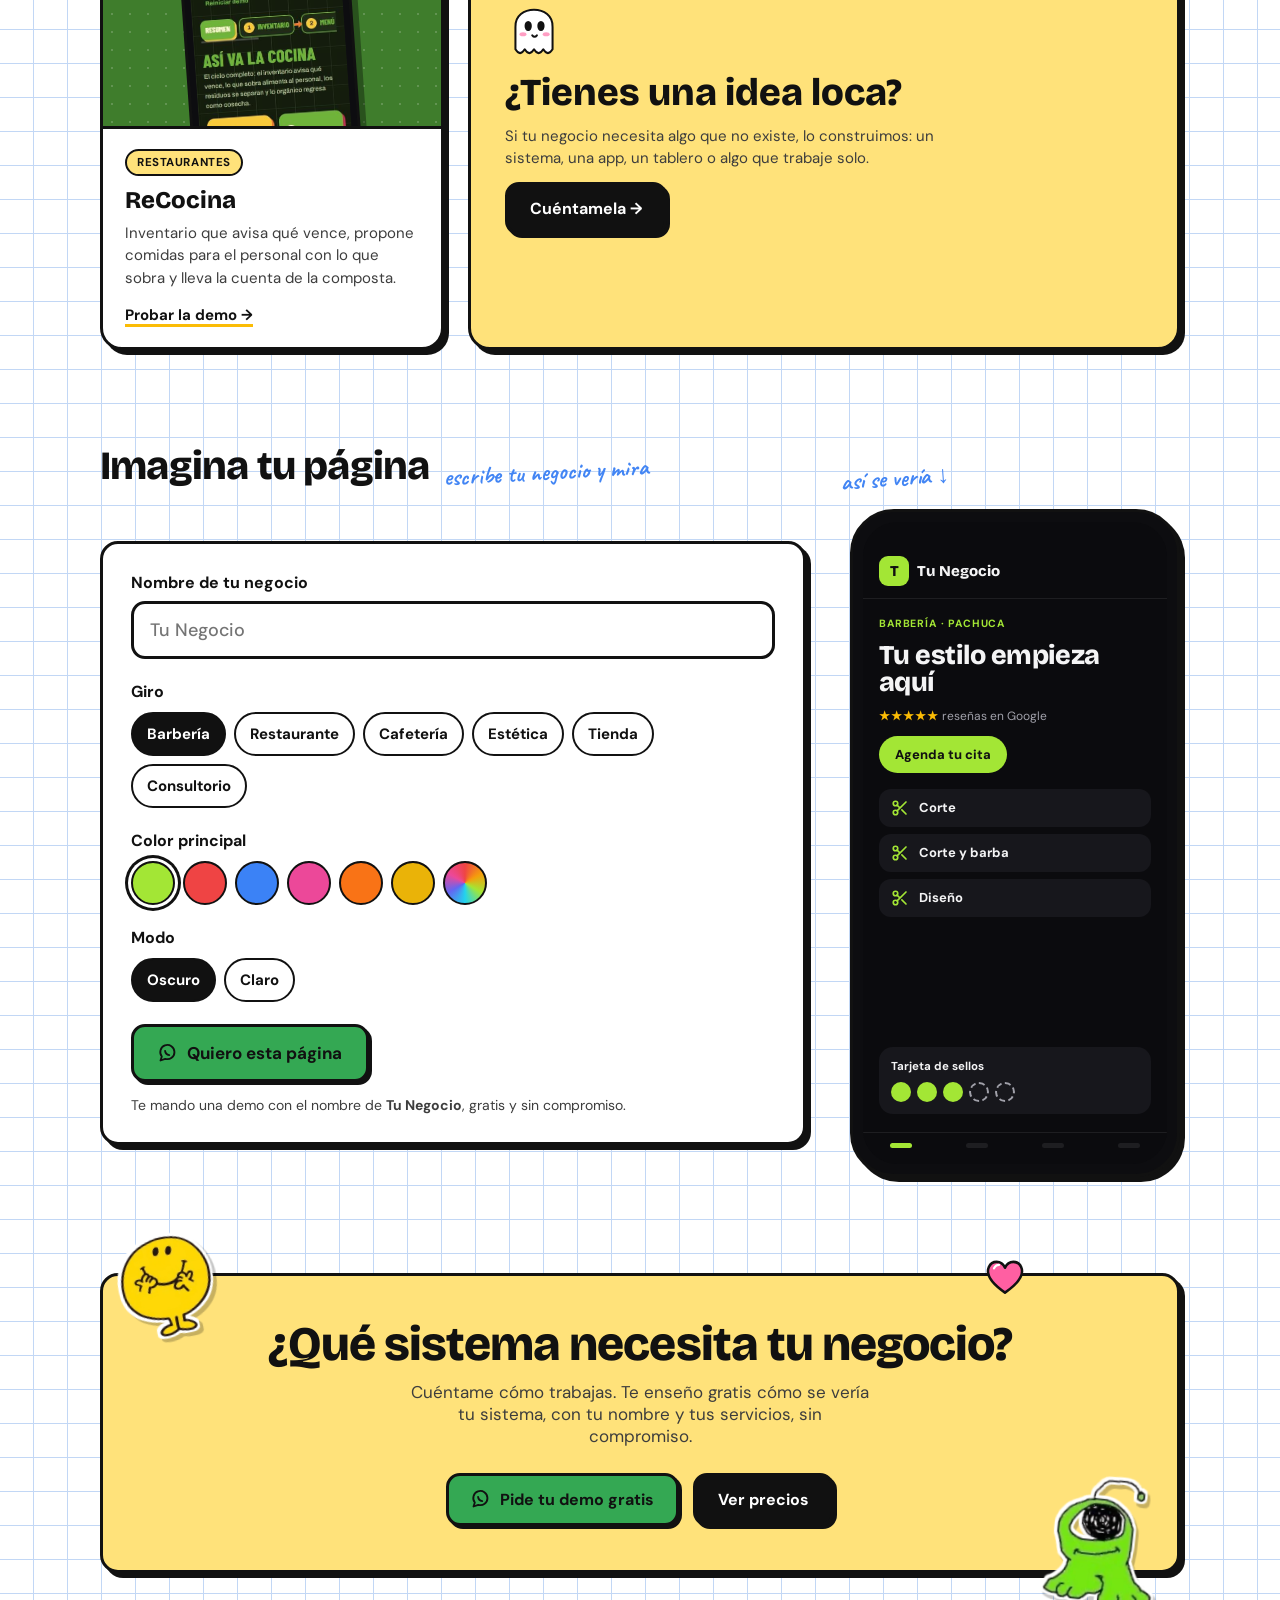
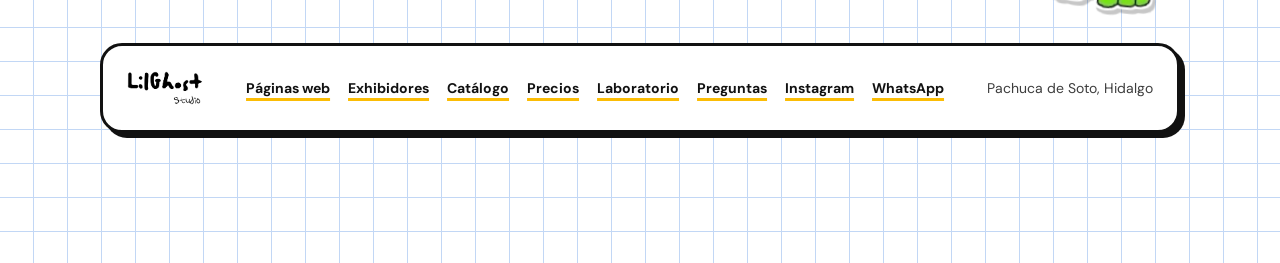
==== commit 1e1733df: "Laboratorio LilGhost: El DOF sin drama, Piso de Remates y ReCocina - Sección nueva en el inicio con " ====
--- a/index.html
+++ b/index.html
@@ -222,6 +222,71 @@
   .cfg-tabs{display:flex; justify-content:space-around; padding:10px 0 16px; border-top:1px solid var(--l);}
   .cfg-tabs i{width:22px; height:5px; border-radius:3px; background:var(--l);}
   .cfg-tabs i.on{background:var(--acento);}
+
+  /* ---------- Laboratorio: proyectos propios ---------- */
+  .lab{margin-bottom:96px;}
+  .lab-intro{margin:-8px 0 26px; max-width:620px; font-size:17px; line-height:1.55; color:var(--ink-soft);}
+  .lab-grid{display:grid; grid-template-columns:repeat(3, minmax(0,1fr)); gap:24px;}
+  .lab-card{
+    position:relative; display:flex; flex-direction:column; overflow:hidden;
+    background:var(--paper); border:var(--border); border-radius:22px; box-shadow:var(--shadow);
+    color:inherit; text-decoration:none;
+    transition:transform .2s ease, box-shadow .2s ease;
+  }
+  .lab-card:hover{transform:translate(-3px,-3px); box-shadow:9px 9px 0 var(--ink);}
+  .lab-vis{position:relative; height:250px; overflow:hidden; background:var(--lab-bg); border-bottom:var(--border);}
+  .lab-vis::before{content:""; position:absolute; inset:0; background-image:radial-gradient(rgba(255,255,255,.18) 1.5px, transparent 1.5px); background-size:18px 18px;}
+  .lab-phone{position:absolute; left:50%; top:26px; width:170px; margin-left:-85px; padding:6px; background:#0d0d10; border:3px solid #111; border-radius:30px; box-shadow:6px 6px 0 rgba(0,0,0,.35); transform:rotate(-4deg); transition:transform .35s cubic-bezier(.2,.8,.2,1);}
+  .lab-phone img{display:block; width:100%; height:auto; aspect-ratio:375/812; object-fit:cover; object-position:top; border-radius:24px;}
+  .lab-card:hover .lab-phone{transform:rotate(0) translateY(-10px);}
+  .lab-body{display:flex; flex-direction:column; gap:8px; padding:20px 22px 22px; flex:1;}
+  .lab-tag{align-self:flex-start; padding:4px 10px; border:2px solid var(--ink); border-radius:999px; font-size:11.5px; font-weight:700; letter-spacing:.05em; text-transform:uppercase; background:var(--yellow-soft); color:#111;}
+  .lab-body h3{margin:4px 0 0; font-family:'Bricolage Grotesque',sans-serif; font-weight:800; font-size:24px; line-height:1.05;}
+  .lab-body p{margin:0; font-size:15px; line-height:1.5; color:var(--ink-soft);}
+  .lab-go{margin-top:auto; padding-top:8px; font-weight:700; font-size:15px; text-decoration:underline; text-decoration-color:var(--yellow); text-decoration-thickness:3px; text-underline-offset:4px;}
+  .lab-vivo{display:inline-flex; align-items:center; gap:6px; font-size:12.5px; font-weight:700; color:var(--ink-soft);}
+  .lab-vivo i{width:8px; height:8px; border-radius:50%; background:#34A853; box-shadow:0 0 0 0 rgba(52,168,83,.6); animation:latido 1.8s ease-out infinite;}
+  @keyframes latido{to{box-shadow:0 0 0 9px rgba(52,168,83,0);}}
+
+  /* Destacado: DOF sin drama ocupa dos columnas */
+  .lab-card.big{grid-column:span 2; flex-direction:row;}
+  .lab-card.big .lab-vis{width:46%; height:auto; min-height:360px; border-bottom:0; border-right:var(--border); flex:none;}
+  .lab-card.big .lab-phone{width:200px; margin-left:-100px; top:34px;}
+  .lab-card.big .lab-body{padding:30px 30px 28px; justify-content:center; gap:12px;}
+  .lab-card.big h3{font-size:clamp(30px,3.4vw,44px);}
+  .lab-card.big p{font-size:16.5px;}
+  .lab-pts{margin:4px 0 0; padding:0; list-style:none; display:grid; gap:8px; font-size:15px; font-weight:700;}
+  .lab-pts li{display:flex; gap:9px; align-items:center;}
+  .lab-pts li::before{content:""; width:10px; height:10px; border-radius:3px; background:var(--lab-dot, var(--purple)); flex:none; transform:rotate(45deg);}
+
+  /* Tarjeta de cierre */
+  .lab-card.idea{grid-column:span 2; background:var(--yellow-soft); color:#111; justify-content:center; padding:32px 34px; gap:12px;}
+  .lab-card.idea img{width:58px;}
+  .lab-card.idea h3{margin:0; font-family:'Bricolage Grotesque',sans-serif; font-weight:800; font-size:clamp(26px,3vw,38px); line-height:1.05;}
+  .lab-card.idea p{max-width:440px;}
+  .lab-card.idea p{margin:0; font-size:15px; line-height:1.5; color:#3d3d3d;}
+  .lab-card.idea .btn{align-self:flex-start;}
+  :root[data-theme="dark"] .lab-card.idea .btn-dark{background:#111; color:#fff;}
+
+  @media (max-width:980px){
+    .lab-grid{grid-template-columns:1fr 1fr;}
+    .lab-card.big{grid-column:span 2;}
+    .lab-card.idea{grid-column:span 1;}
+  }
+  @media (max-width:640px){
+    .lab{margin-bottom:72px;}
+    .lab-grid{grid-template-columns:1fr; gap:20px;}
+    .lab-card.big, .lab-card.idea{grid-column:auto;}
+    .lab-card.big{flex-direction:column;}
+    .lab-card.idea{padding:26px 22px;}
+    .lab-card.big .lab-vis{width:auto; min-height:0; height:270px; border-right:0; border-bottom:var(--border);}
+    .lab-card.big .lab-phone{width:170px; margin-left:-85px; top:26px;}
+    .lab-card.big .lab-body{padding:20px 22px 22px;}
+  }
+  @media (prefers-reduced-motion: reduce){
+    .lab-vivo i{animation:none;}
+    .lab-card, .lab-phone{transition:none;}
+  }
 
   /* ---------- Llamado final ---------- */
   .cta-box{position:relative; padding:44px 36px; background:var(--yellow-soft); color:var(--on-pastel); text-align:center; overflow:visible;}
@@ -421,6 +486,55 @@
         <span class="tilt-circle" aria-hidden="true"></span>
         <span class="tilt-go">Ver exhibidores →</span>
       </a>
+    </div>
+  </section>
+
+  <section class="lab" id="laboratorio" aria-labelledby="t-lab">
+    <div class="section-head">
+      <h2 class="display" id="t-lab">Laboratorio LilGhost</h2>
+      <span class="hand">lo que construimos por gusto (y para presumir)</span>
+    </div>
+    <p class="lab-intro">Proyectos propios que corren solos todos los días. Si podemos hacer esto, imagina lo que podemos hacer por tu negocio.</p>
+    <div class="lab-grid">
+      <a class="lab-card big" href="https://lilghost99.github.io/dof-sin-drama/" target="_blank" rel="noopener" style="--lab-bg:#5B4BD6; --lab-dot:#8B7CF6;">
+        <div class="lab-vis"><div class="lab-phone"><img src="img/proyectos/dof-cel.jpg" alt="El DOF sin drama en el celular: sumario del día por temas" loading="lazy" width="375" height="812"></div></div>
+        <div class="lab-body">
+          <span class="lab-tag">Herramienta gratis</span>
+          <h3>El DOF sin drama</h3>
+          <p>El Diario Oficial de la Federación, fácil de leer. Cada mañana junta las publicaciones del día, las ordena por tema y te deja buscar sin perderte en PDFs.</p>
+          <ul class="lab-pts">
+            <li>Se actualiza solo, todos los días</li>
+            <li>Sumario por temas: finanzas, comercio, agua…</li>
+            <li>Búsqueda y días anteriores</li>
+          </ul>
+          <span class="lab-vivo"><i></i>Funcionando ahorita</span>
+          <span class="lab-go">Abrir El DOF sin drama →</span>
+        </div>
+      </a>
+      <a class="lab-card" href="https://lilghost99.github.io/piso-de-remates/" target="_blank" rel="noopener" style="--lab-bg:#7A2E8E;">
+        <div class="lab-vis"><div class="lab-phone"><img src="img/proyectos/piso-cel.jpg" alt="Piso de Remates: sala de agentes de trading en el celular" loading="lazy" width="375" height="812"></div></div>
+        <div class="lab-body">
+          <span class="lab-tag">Simulación con IA</span>
+          <h3>Piso de Remates</h3>
+          <p>Treinta agentes con personalidad investigan estrategias con acciones de la Bolsa Mexicana. Corre en piloto automático, sin que nadie lo toque.</p>
+          <span class="lab-go">Entrar a la sala →</span>
+        </div>
+      </a>
+      <a class="lab-card" href="https://lilghost99.github.io/ReCocina/" target="_blank" rel="noopener" style="--lab-bg:#3F7D2C;">
+        <div class="lab-vis"><div class="lab-phone"><img src="img/proyectos/recocina-cel.jpg" alt="ReCocina: resumen del inventario de la cocina" loading="lazy" width="375" height="812"></div></div>
+        <div class="lab-body">
+          <span class="lab-tag">Restaurantes</span>
+          <h3>ReCocina</h3>
+          <p>Inventario que avisa qué vence, propone comidas para el personal con lo que sobra y lleva la cuenta de la composta.</p>
+          <span class="lab-go">Probar la demo →</span>
+        </div>
+      </a>
+      <div class="lab-card idea">
+        <img src="img/fantasma.svg" alt="">
+        <h3>¿Tienes una idea loca?</h3>
+        <p>Si tu negocio necesita algo que no existe, lo construimos: un sistema, una app, un tablero o algo que trabaje solo.</p>
+        <a class="btn btn-dark" href="https://wa.me/527711948929?text=Hola%2C%20tengo%20una%20idea%20para%20mi%20negocio." target="_blank" rel="noopener">Cuéntamela →</a>
+      </div>
     </div>
   </section>
 
@@ -483,6 +597,7 @@
       <a href="exhibidores.html">Exhibidores</a>
       <a href="catalogo.html">Catálogo</a>
       <a href="precios.html">Precios</a>
+      <a href="index.html#laboratorio">Laboratorio</a>
       <a href="preguntas.html">Preguntas</a>
       <a href="https://www.instagram.com/lilghost.studio/" target="_blank" rel="noopener">Instagram</a>
       <a href="https://wa.me/527711948929" target="_blank" rel="noopener">WhatsApp</a>
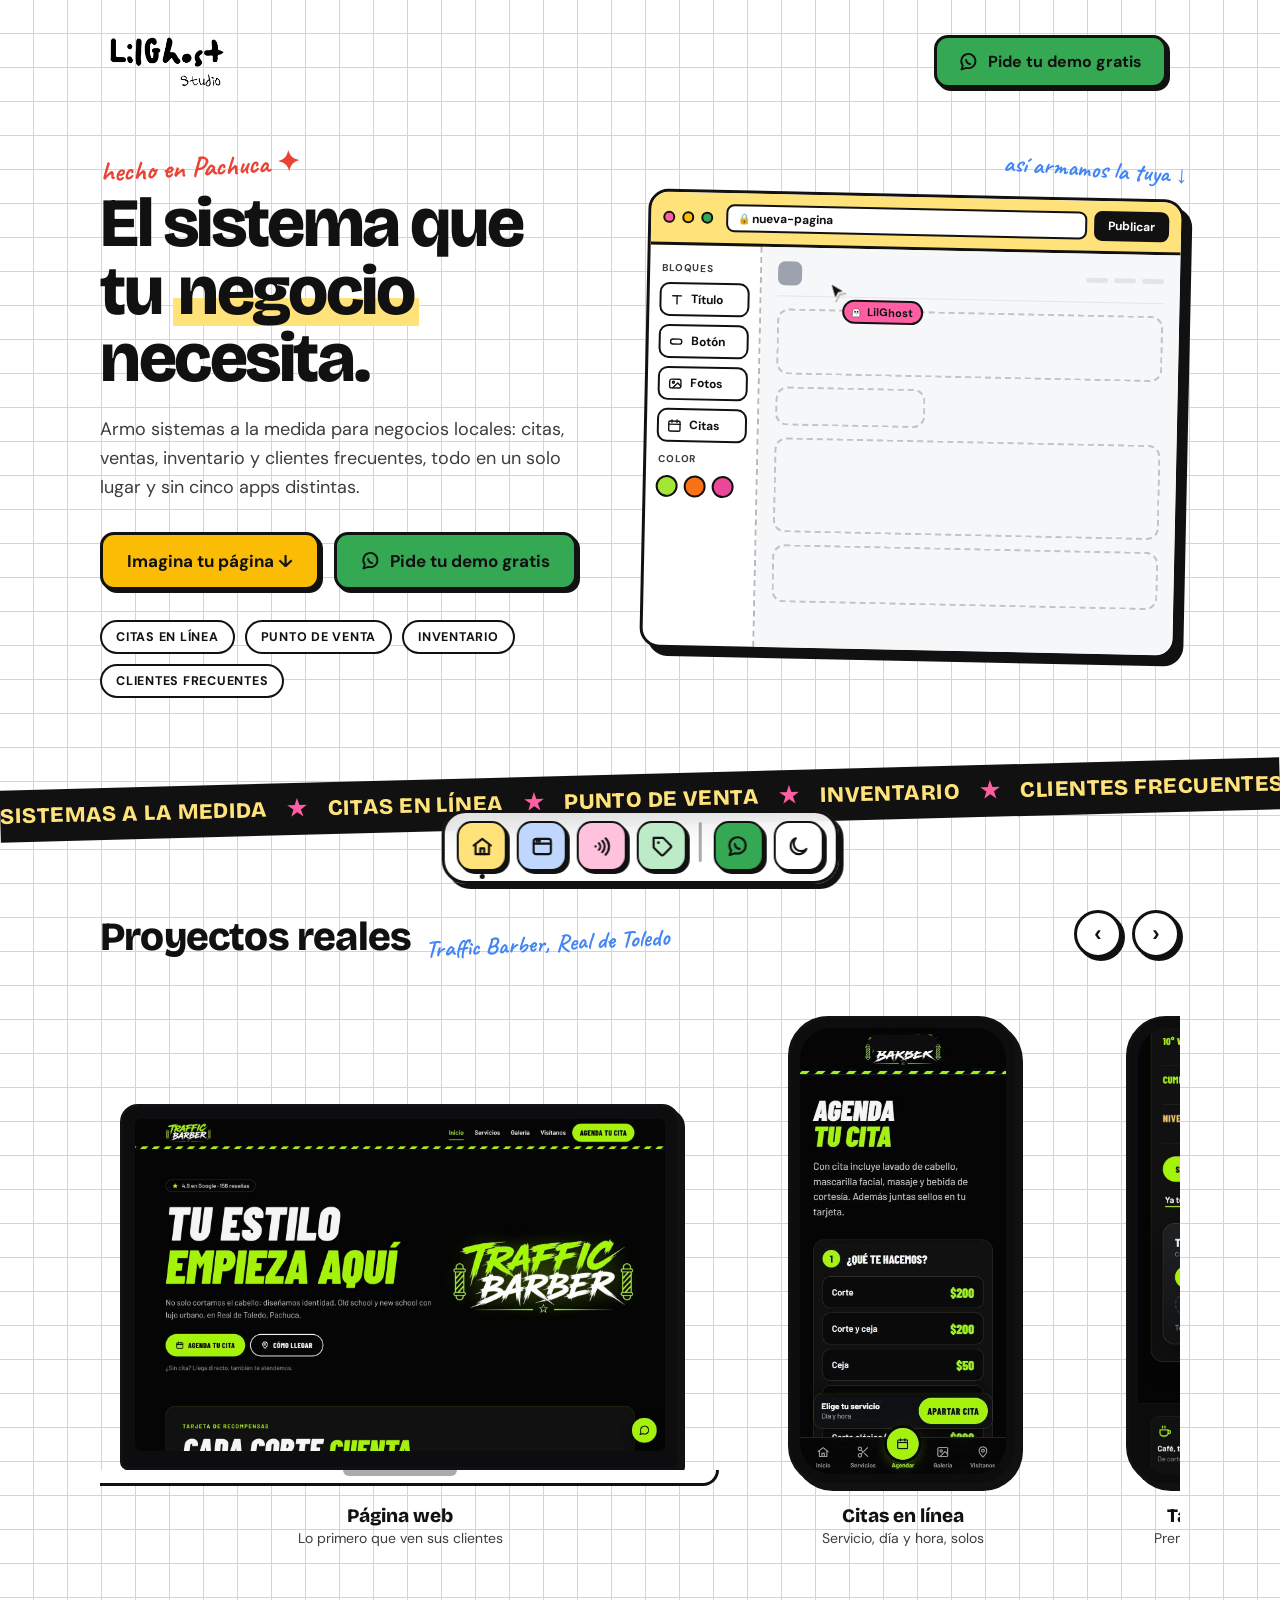
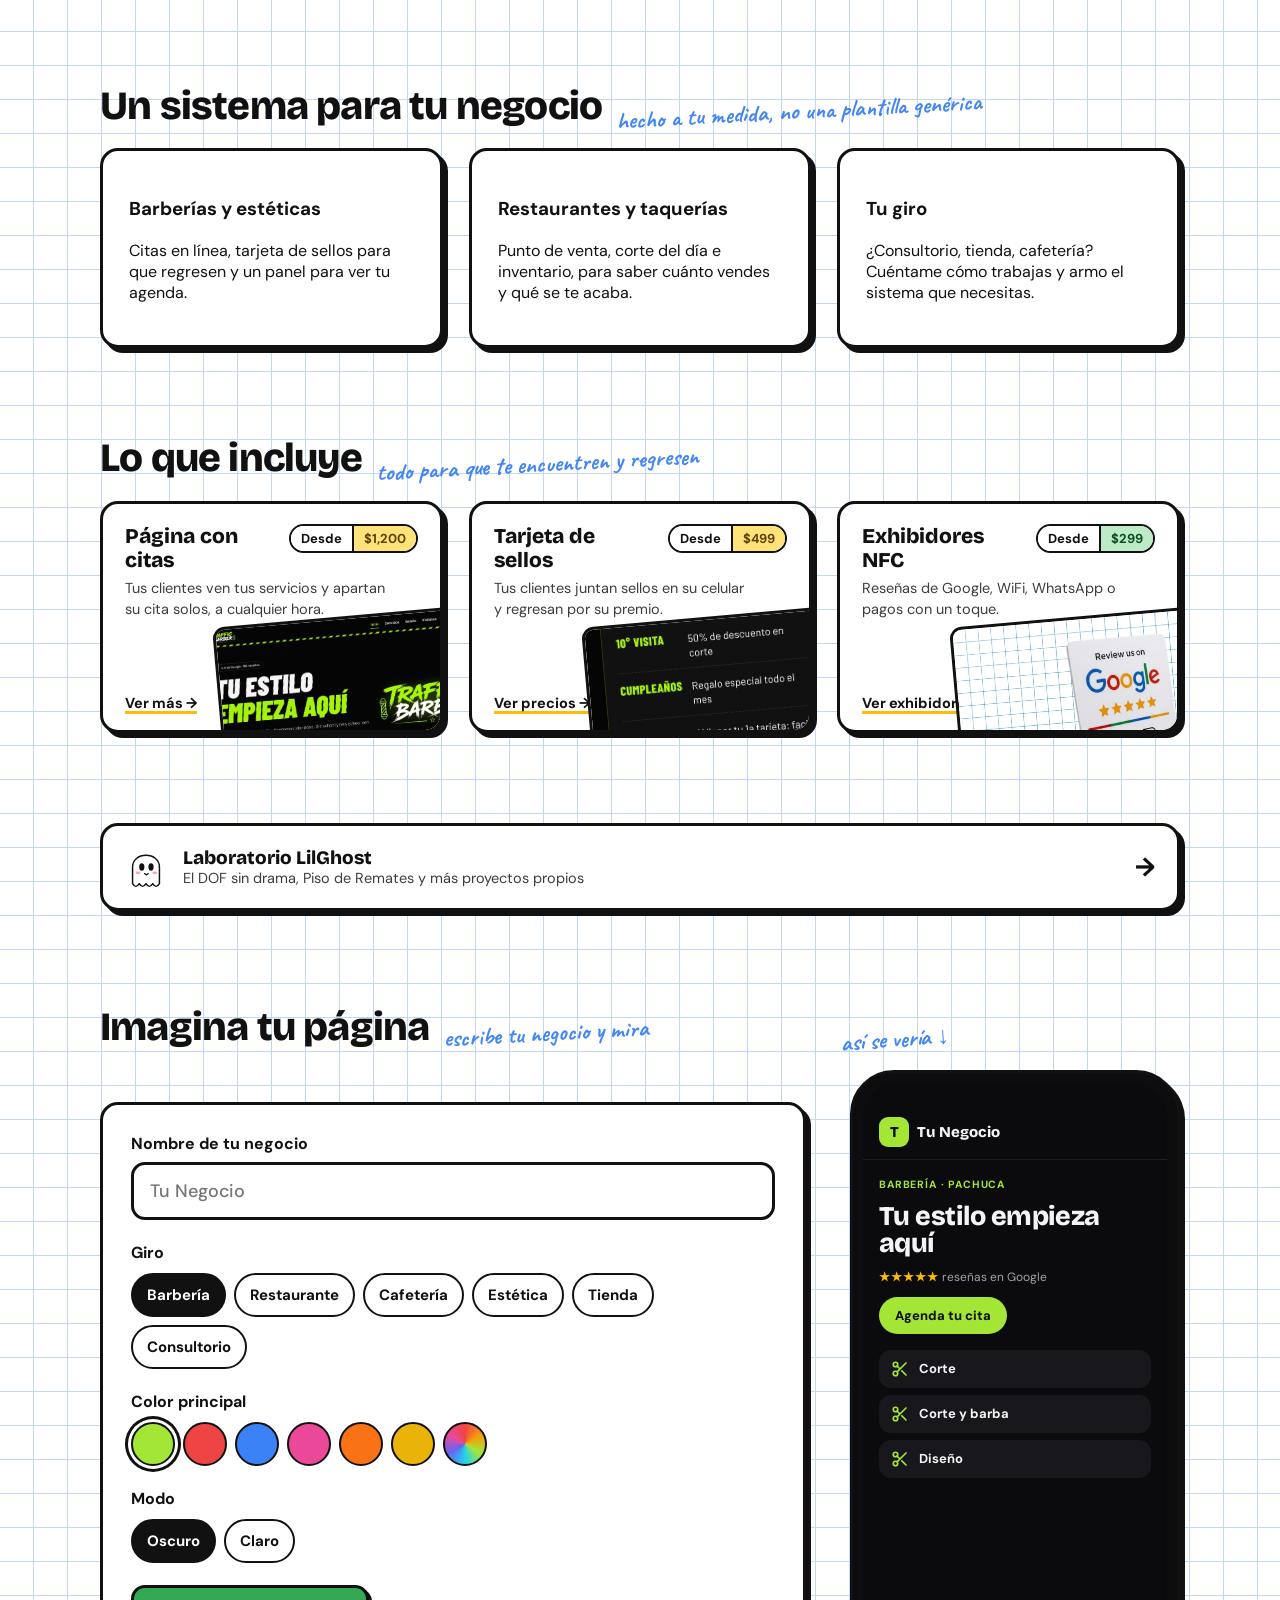
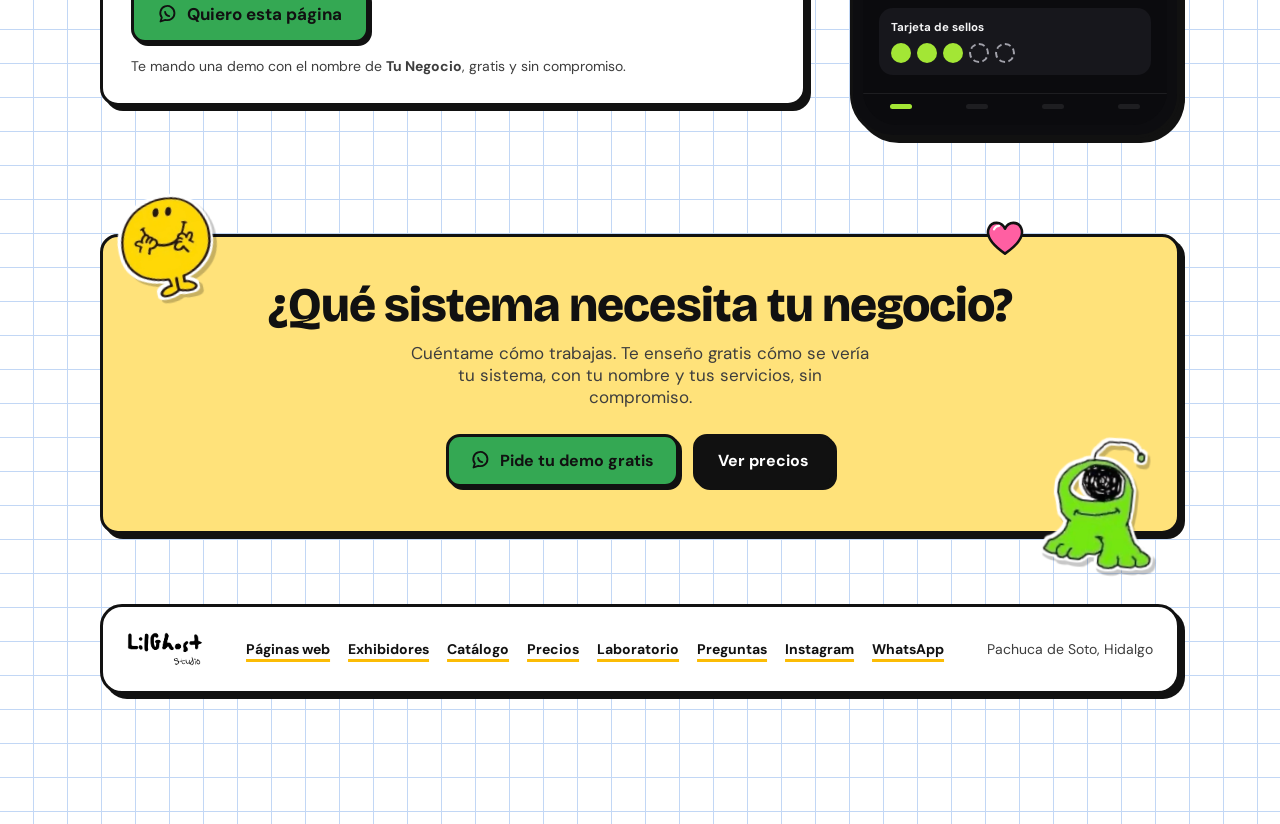
==== commit c7cbe084: "Laboratorio en su propia página - laboratorio.html con El DOF sin drama, Piso de Remates, ReCocina e" ====
--- a/index.html
+++ b/index.html
@@ -223,70 +223,14 @@
   .cfg-tabs i{width:22px; height:5px; border-radius:3px; background:var(--l);}
   .cfg-tabs i.on{background:var(--acento);}
 
-  /* ---------- Laboratorio: proyectos propios ---------- */
-  .lab{margin-bottom:96px;}
-  .lab-intro{margin:-8px 0 26px; max-width:620px; font-size:17px; line-height:1.55; color:var(--ink-soft);}
-  .lab-grid{display:grid; grid-template-columns:repeat(3, minmax(0,1fr)); gap:24px;}
-  .lab-card{
-    position:relative; display:flex; flex-direction:column; overflow:hidden;
-    background:var(--paper); border:var(--border); border-radius:22px; box-shadow:var(--shadow);
-    color:inherit; text-decoration:none;
-    transition:transform .2s ease, box-shadow .2s ease;
-  }
-  .lab-card:hover{transform:translate(-3px,-3px); box-shadow:9px 9px 0 var(--ink);}
-  .lab-vis{position:relative; height:250px; overflow:hidden; background:var(--lab-bg); border-bottom:var(--border);}
-  .lab-vis::before{content:""; position:absolute; inset:0; background-image:radial-gradient(rgba(255,255,255,.18) 1.5px, transparent 1.5px); background-size:18px 18px;}
-  .lab-phone{position:absolute; left:50%; top:26px; width:170px; margin-left:-85px; padding:6px; background:#0d0d10; border:3px solid #111; border-radius:30px; box-shadow:6px 6px 0 rgba(0,0,0,.35); transform:rotate(-4deg); transition:transform .35s cubic-bezier(.2,.8,.2,1);}
-  .lab-phone img{display:block; width:100%; height:auto; aspect-ratio:375/812; object-fit:cover; object-position:top; border-radius:24px;}
-  .lab-card:hover .lab-phone{transform:rotate(0) translateY(-10px);}
-  .lab-body{display:flex; flex-direction:column; gap:8px; padding:20px 22px 22px; flex:1;}
-  .lab-tag{align-self:flex-start; padding:4px 10px; border:2px solid var(--ink); border-radius:999px; font-size:11.5px; font-weight:700; letter-spacing:.05em; text-transform:uppercase; background:var(--yellow-soft); color:#111;}
-  .lab-body h3{margin:4px 0 0; font-family:'Bricolage Grotesque',sans-serif; font-weight:800; font-size:24px; line-height:1.05;}
-  .lab-body p{margin:0; font-size:15px; line-height:1.5; color:var(--ink-soft);}
-  .lab-go{margin-top:auto; padding-top:8px; font-weight:700; font-size:15px; text-decoration:underline; text-decoration-color:var(--yellow); text-decoration-thickness:3px; text-underline-offset:4px;}
-  .lab-vivo{display:inline-flex; align-items:center; gap:6px; font-size:12.5px; font-weight:700; color:var(--ink-soft);}
-  .lab-vivo i{width:8px; height:8px; border-radius:50%; background:#34A853; box-shadow:0 0 0 0 rgba(52,168,83,.6); animation:latido 1.8s ease-out infinite;}
-  @keyframes latido{to{box-shadow:0 0 0 9px rgba(52,168,83,0);}}
-
-  /* Destacado: DOF sin drama ocupa dos columnas */
-  .lab-card.big{grid-column:span 2; flex-direction:row;}
-  .lab-card.big .lab-vis{width:46%; height:auto; min-height:360px; border-bottom:0; border-right:var(--border); flex:none;}
-  .lab-card.big .lab-phone{width:200px; margin-left:-100px; top:34px;}
-  .lab-card.big .lab-body{padding:30px 30px 28px; justify-content:center; gap:12px;}
-  .lab-card.big h3{font-size:clamp(30px,3.4vw,44px);}
-  .lab-card.big p{font-size:16.5px;}
-  .lab-pts{margin:4px 0 0; padding:0; list-style:none; display:grid; gap:8px; font-size:15px; font-weight:700;}
-  .lab-pts li{display:flex; gap:9px; align-items:center;}
-  .lab-pts li::before{content:""; width:10px; height:10px; border-radius:3px; background:var(--lab-dot, var(--purple)); flex:none; transform:rotate(45deg);}
-
-  /* Tarjeta de cierre */
-  .lab-card.idea{grid-column:span 2; background:var(--yellow-soft); color:#111; justify-content:center; padding:32px 34px; gap:12px;}
-  .lab-card.idea img{width:58px;}
-  .lab-card.idea h3{margin:0; font-family:'Bricolage Grotesque',sans-serif; font-weight:800; font-size:clamp(26px,3vw,38px); line-height:1.05;}
-  .lab-card.idea p{max-width:440px;}
-  .lab-card.idea p{margin:0; font-size:15px; line-height:1.5; color:#3d3d3d;}
-  .lab-card.idea .btn{align-self:flex-start;}
-  :root[data-theme="dark"] .lab-card.idea .btn-dark{background:#111; color:#fff;}
-
-  @media (max-width:980px){
-    .lab-grid{grid-template-columns:1fr 1fr;}
-    .lab-card.big{grid-column:span 2;}
-    .lab-card.idea{grid-column:span 1;}
-  }
-  @media (max-width:640px){
-    .lab{margin-bottom:72px;}
-    .lab-grid{grid-template-columns:1fr; gap:20px;}
-    .lab-card.big, .lab-card.idea{grid-column:auto;}
-    .lab-card.big{flex-direction:column;}
-    .lab-card.idea{padding:26px 22px;}
-    .lab-card.big .lab-vis{width:auto; min-height:0; height:270px; border-right:0; border-bottom:var(--border);}
-    .lab-card.big .lab-phone{width:170px; margin-left:-85px; top:26px;}
-    .lab-card.big .lab-body{padding:20px 22px 22px;}
-  }
-  @media (prefers-reduced-motion: reduce){
-    .lab-vivo i{animation:none;}
-    .lab-card, .lab-phone{transition:none;}
-  }
+  /* ---------- Enlace al laboratorio ---------- */
+  .lab-teaser{display:flex; align-items:center; gap:16px; padding:16px 22px; margin-bottom:96px; color:inherit; text-decoration:none; transition:transform .15s ease, box-shadow .15s ease;}
+  .lab-teaser:hover{transform:translate(-2px,-2px); box-shadow:8px 8px 0 var(--ink);}
+  .lab-teaser img{width:42px; flex:none; filter:var(--logo-filter);}
+  .lab-teaser b{display:block; font-family:'Bricolage Grotesque',sans-serif; font-weight:800; font-size:19px;}
+  .lab-teaser small{display:block; font-size:14.5px; color:var(--ink-soft);}
+  .lab-teaser-go{margin-left:auto; font-size:26px; font-weight:800;}
+  @media (max-width:640px){ .lab-teaser{margin-bottom:72px; padding:14px 16px;} }
 
   /* ---------- Llamado final ---------- */
   .cta-box{position:relative; padding:44px 36px; background:var(--yellow-soft); color:var(--on-pastel); text-align:center; overflow:visible;}
@@ -489,54 +433,12 @@
     </div>
   </section>
 
-  <section class="lab" id="laboratorio" aria-labelledby="t-lab">
-    <div class="section-head">
-      <h2 class="display" id="t-lab">Laboratorio LilGhost</h2>
-      <span class="hand">lo que construimos por gusto (y para presumir)</span>
-    </div>
-    <p class="lab-intro">Proyectos propios que corren solos todos los días. Si podemos hacer esto, imagina lo que podemos hacer por tu negocio.</p>
-    <div class="lab-grid">
-      <a class="lab-card big" href="https://lilghost99.github.io/dof-sin-drama/" target="_blank" rel="noopener" style="--lab-bg:#5B4BD6; --lab-dot:#8B7CF6;">
-        <div class="lab-vis"><div class="lab-phone"><img src="img/proyectos/dof-cel.jpg" alt="El DOF sin drama en el celular: sumario del día por temas" loading="lazy" width="375" height="812"></div></div>
-        <div class="lab-body">
-          <span class="lab-tag">Herramienta gratis</span>
-          <h3>El DOF sin drama</h3>
-          <p>El Diario Oficial de la Federación, fácil de leer. Cada mañana junta las publicaciones del día, las ordena por tema y te deja buscar sin perderte en PDFs.</p>
-          <ul class="lab-pts">
-            <li>Se actualiza solo, todos los días</li>
-            <li>Sumario por temas: finanzas, comercio, agua…</li>
-            <li>Búsqueda y días anteriores</li>
-          </ul>
-          <span class="lab-vivo"><i></i>Funcionando ahorita</span>
-          <span class="lab-go">Abrir El DOF sin drama →</span>
-        </div>
-      </a>
-      <a class="lab-card" href="https://lilghost99.github.io/piso-de-remates/" target="_blank" rel="noopener" style="--lab-bg:#7A2E8E;">
-        <div class="lab-vis"><div class="lab-phone"><img src="img/proyectos/piso-cel.jpg" alt="Piso de Remates: sala de agentes de trading en el celular" loading="lazy" width="375" height="812"></div></div>
-        <div class="lab-body">
-          <span class="lab-tag">Simulación con IA</span>
-          <h3>Piso de Remates</h3>
-          <p>Treinta agentes con personalidad investigan estrategias con acciones de la Bolsa Mexicana. Corre en piloto automático, sin que nadie lo toque.</p>
-          <span class="lab-go">Entrar a la sala →</span>
-        </div>
-      </a>
-      <a class="lab-card" href="https://lilghost99.github.io/ReCocina/" target="_blank" rel="noopener" style="--lab-bg:#3F7D2C;">
-        <div class="lab-vis"><div class="lab-phone"><img src="img/proyectos/recocina-cel.jpg" alt="ReCocina: resumen del inventario de la cocina" loading="lazy" width="375" height="812"></div></div>
-        <div class="lab-body">
-          <span class="lab-tag">Restaurantes</span>
-          <h3>ReCocina</h3>
-          <p>Inventario que avisa qué vence, propone comidas para el personal con lo que sobra y lleva la cuenta de la composta.</p>
-          <span class="lab-go">Probar la demo →</span>
-        </div>
-      </a>
-      <div class="lab-card idea">
-        <img src="img/fantasma.svg" alt="">
-        <h3>¿Tienes una idea loca?</h3>
-        <p>Si tu negocio necesita algo que no existe, lo construimos: un sistema, una app, un tablero o algo que trabaje solo.</p>
-        <a class="btn btn-dark" href="https://wa.me/527711948929?text=Hola%2C%20tengo%20una%20idea%20para%20mi%20negocio." target="_blank" rel="noopener">Cuéntamela →</a>
-      </div>
-    </div>
-  </section>
+  <a class="lab-teaser sticker" href="laboratorio.html">
+    <img src="img/fantasma.svg" alt="">
+    <span><b>Laboratorio LilGhost</b><small>El DOF sin drama, Piso de Remates y más proyectos propios</small></span>
+    <span class="lab-teaser-go" aria-hidden="true">→</span>
+  </a>
+
 
   <section id="configurador" aria-labelledby="t-cfg">
     <div class="section-head">
@@ -597,7 +499,7 @@
       <a href="exhibidores.html">Exhibidores</a>
       <a href="catalogo.html">Catálogo</a>
       <a href="precios.html">Precios</a>
-      <a href="index.html#laboratorio">Laboratorio</a>
+      <a href="laboratorio.html">Laboratorio</a>
       <a href="preguntas.html">Preguntas</a>
       <a href="https://www.instagram.com/lilghost.studio/" target="_blank" rel="noopener">Instagram</a>
       <a href="https://wa.me/527711948929" target="_blank" rel="noopener">WhatsApp</a>
